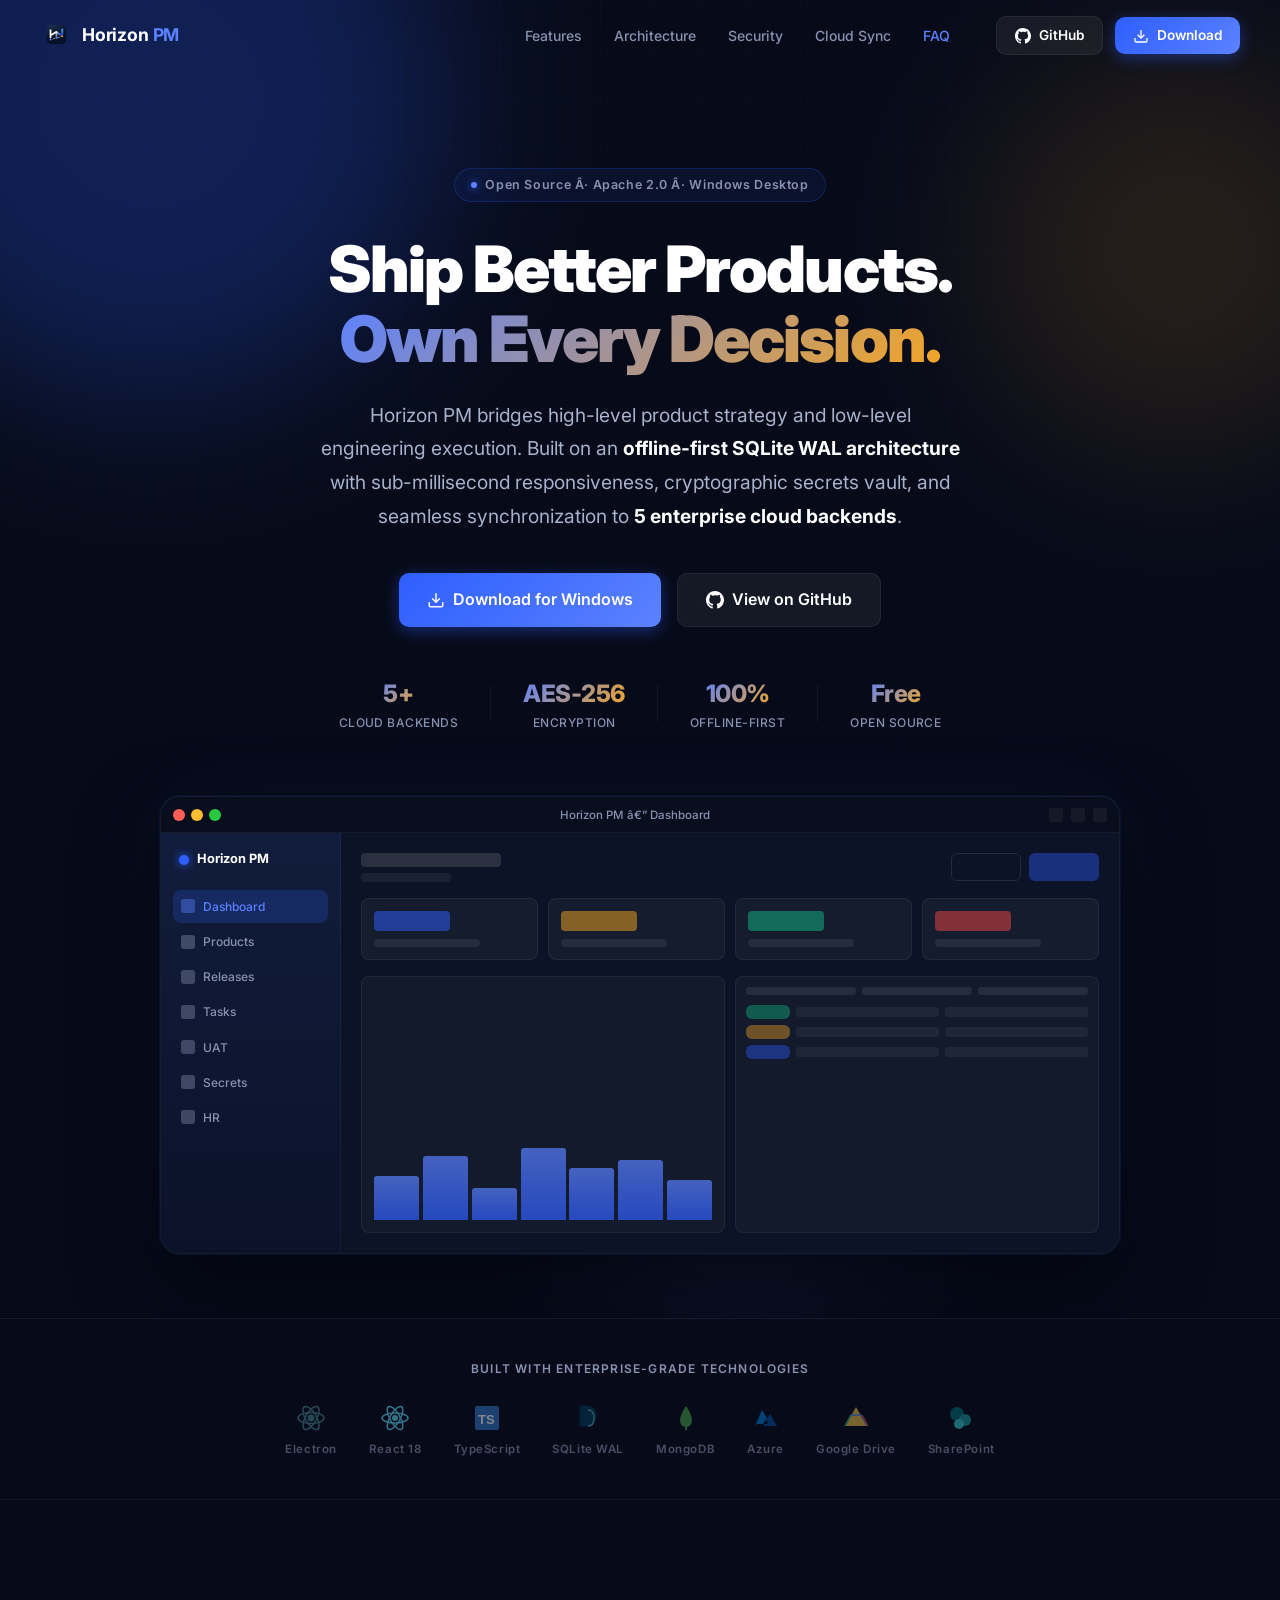
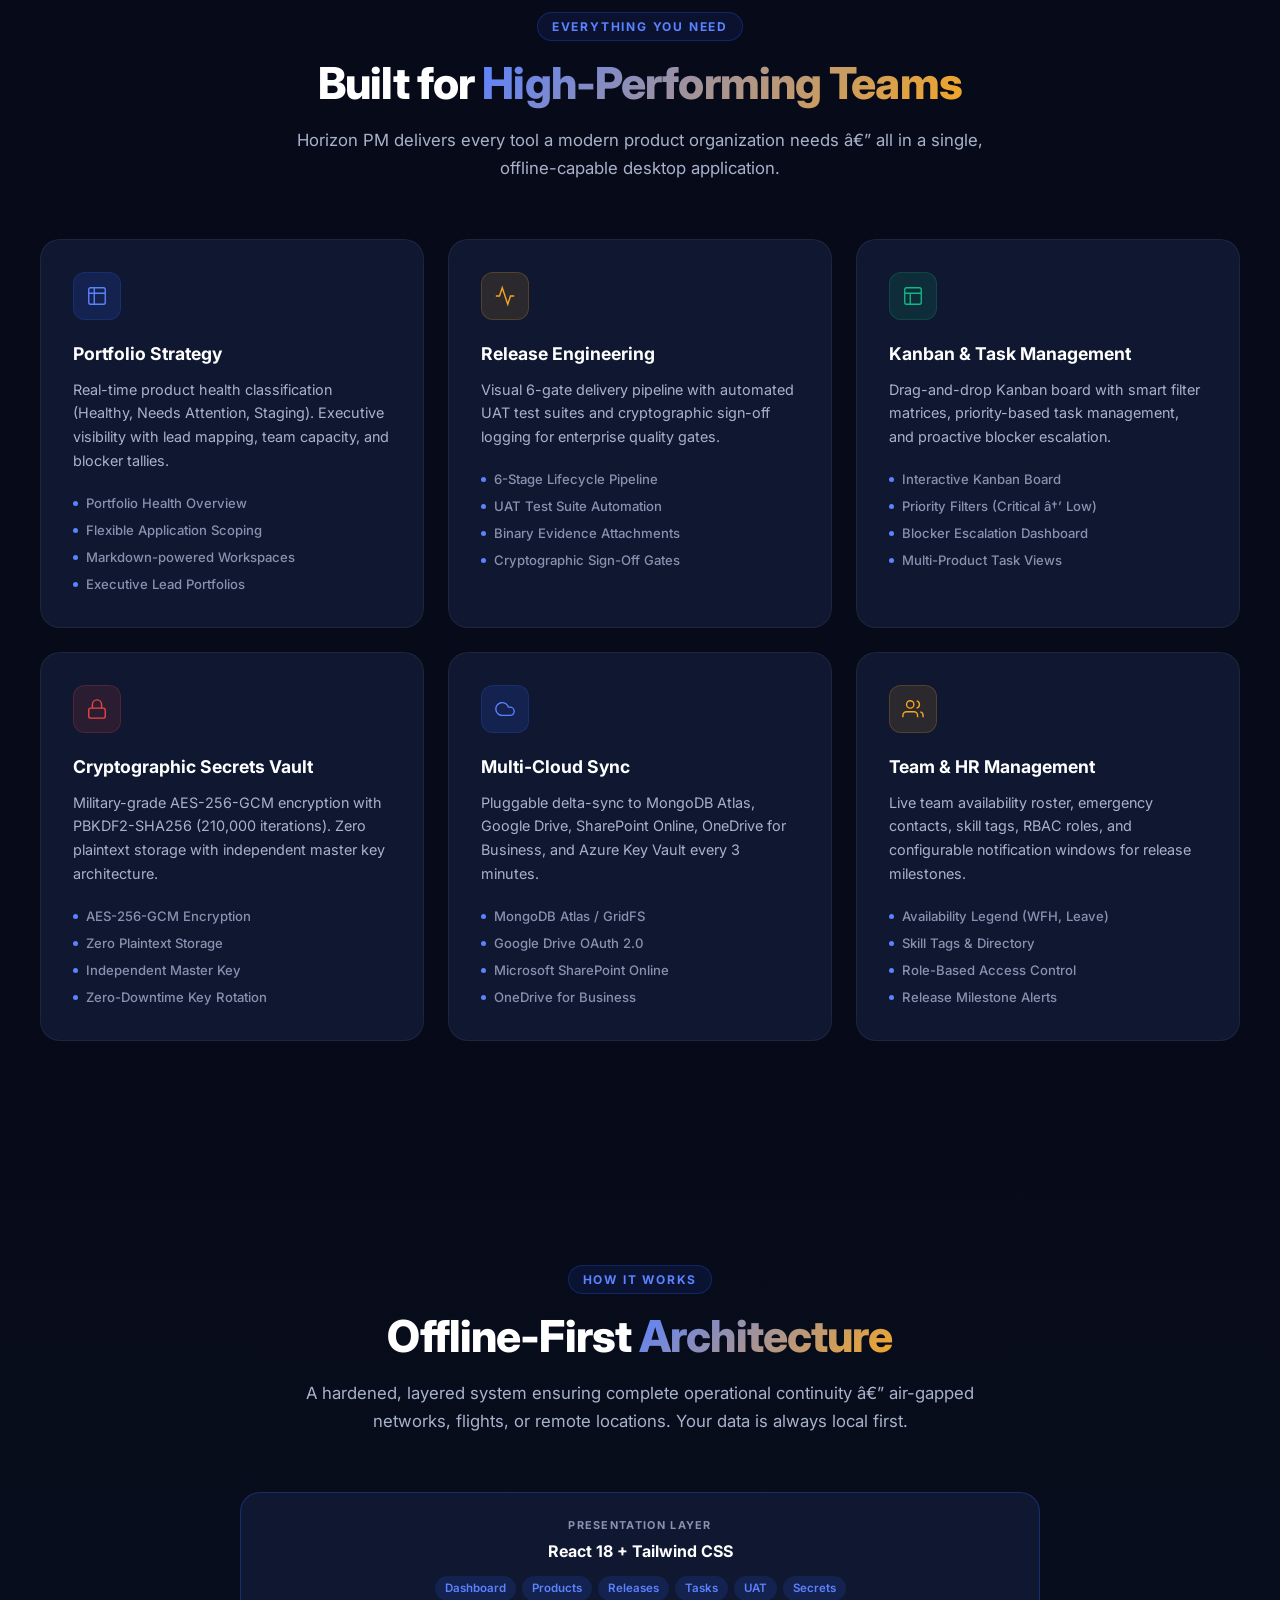
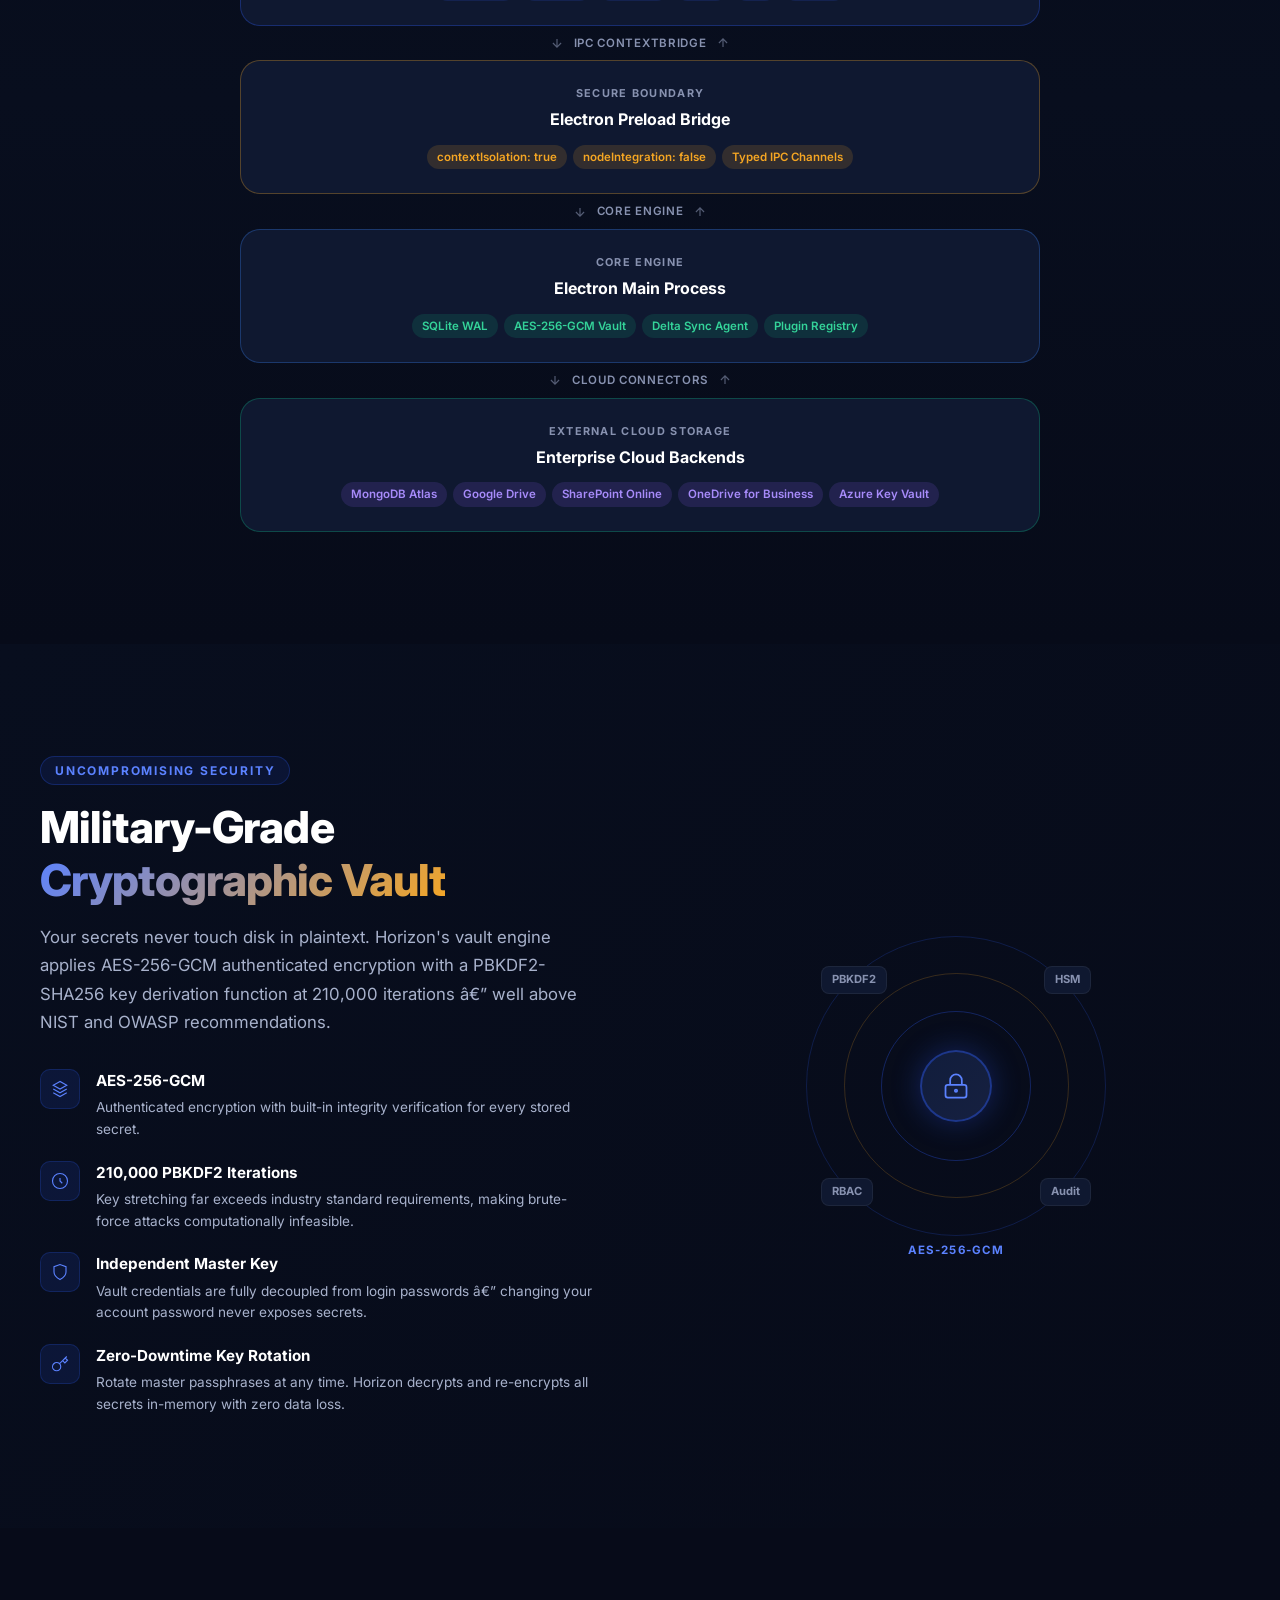
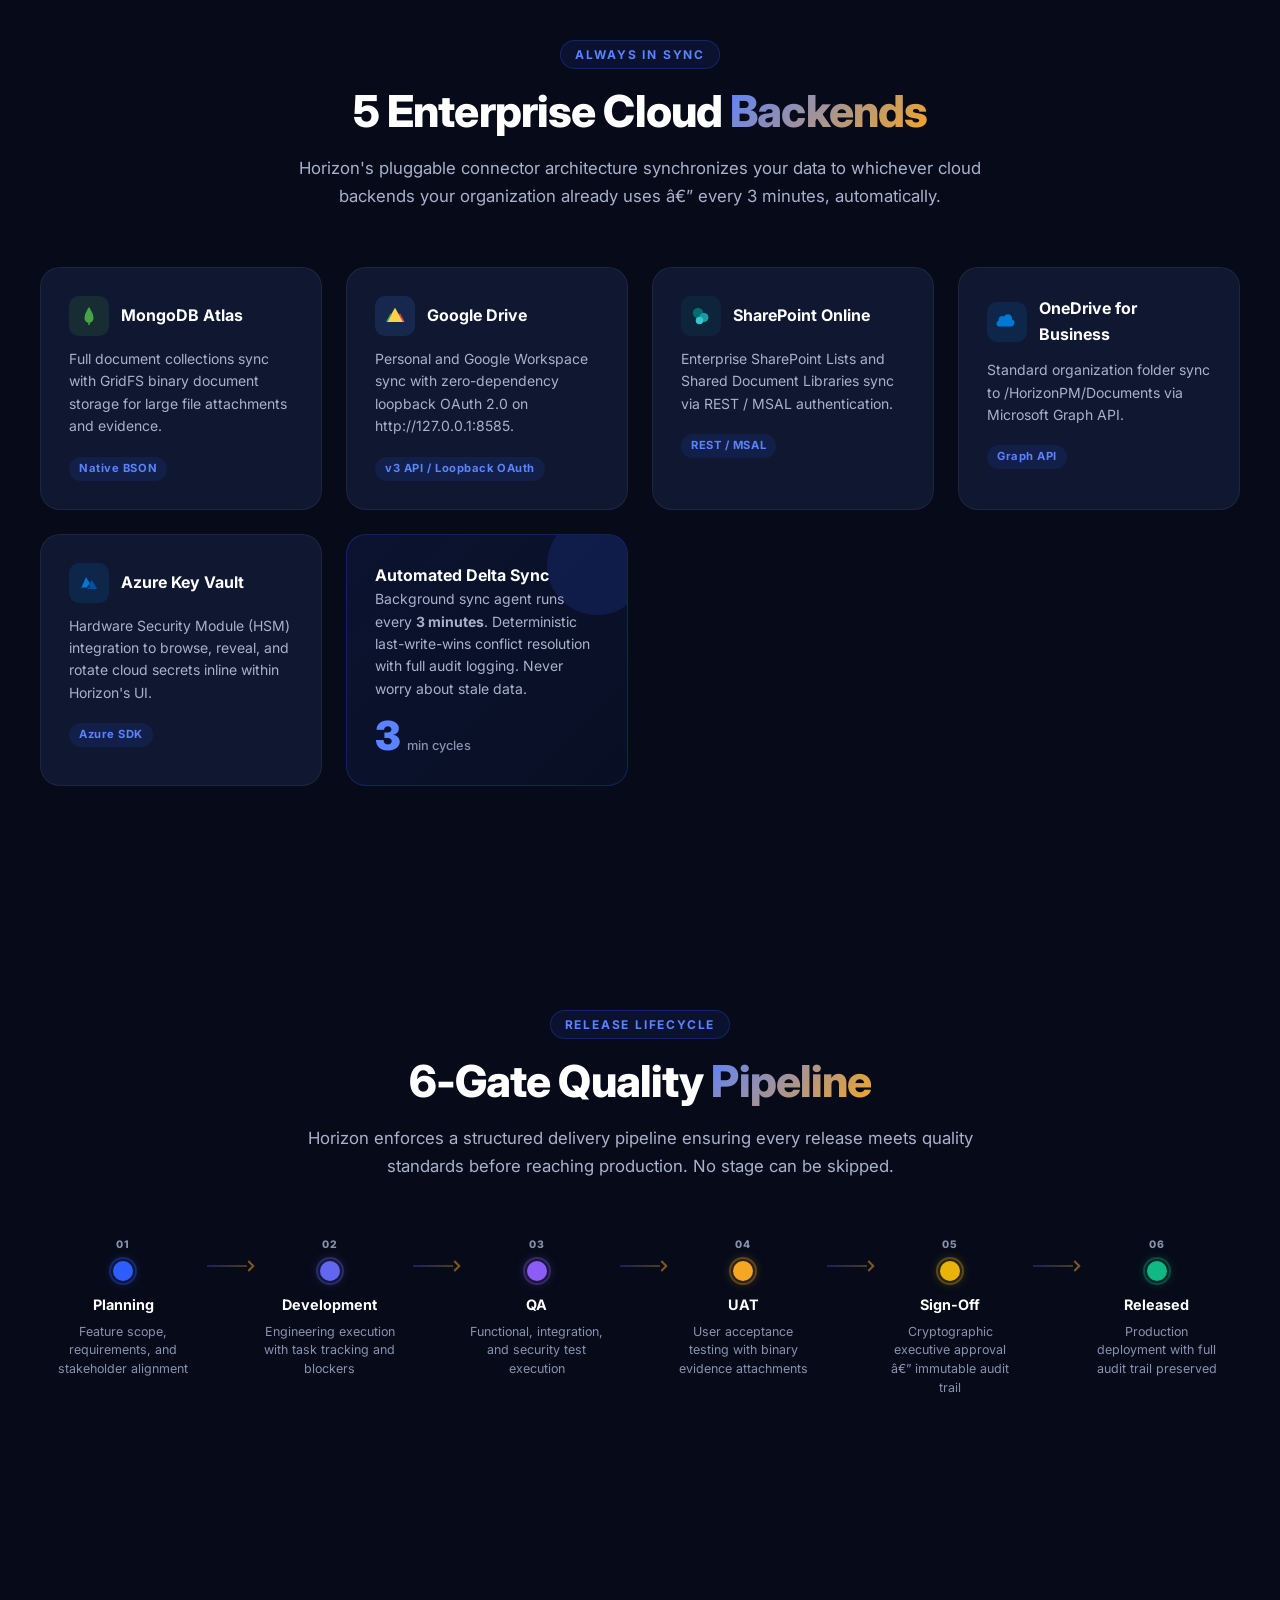
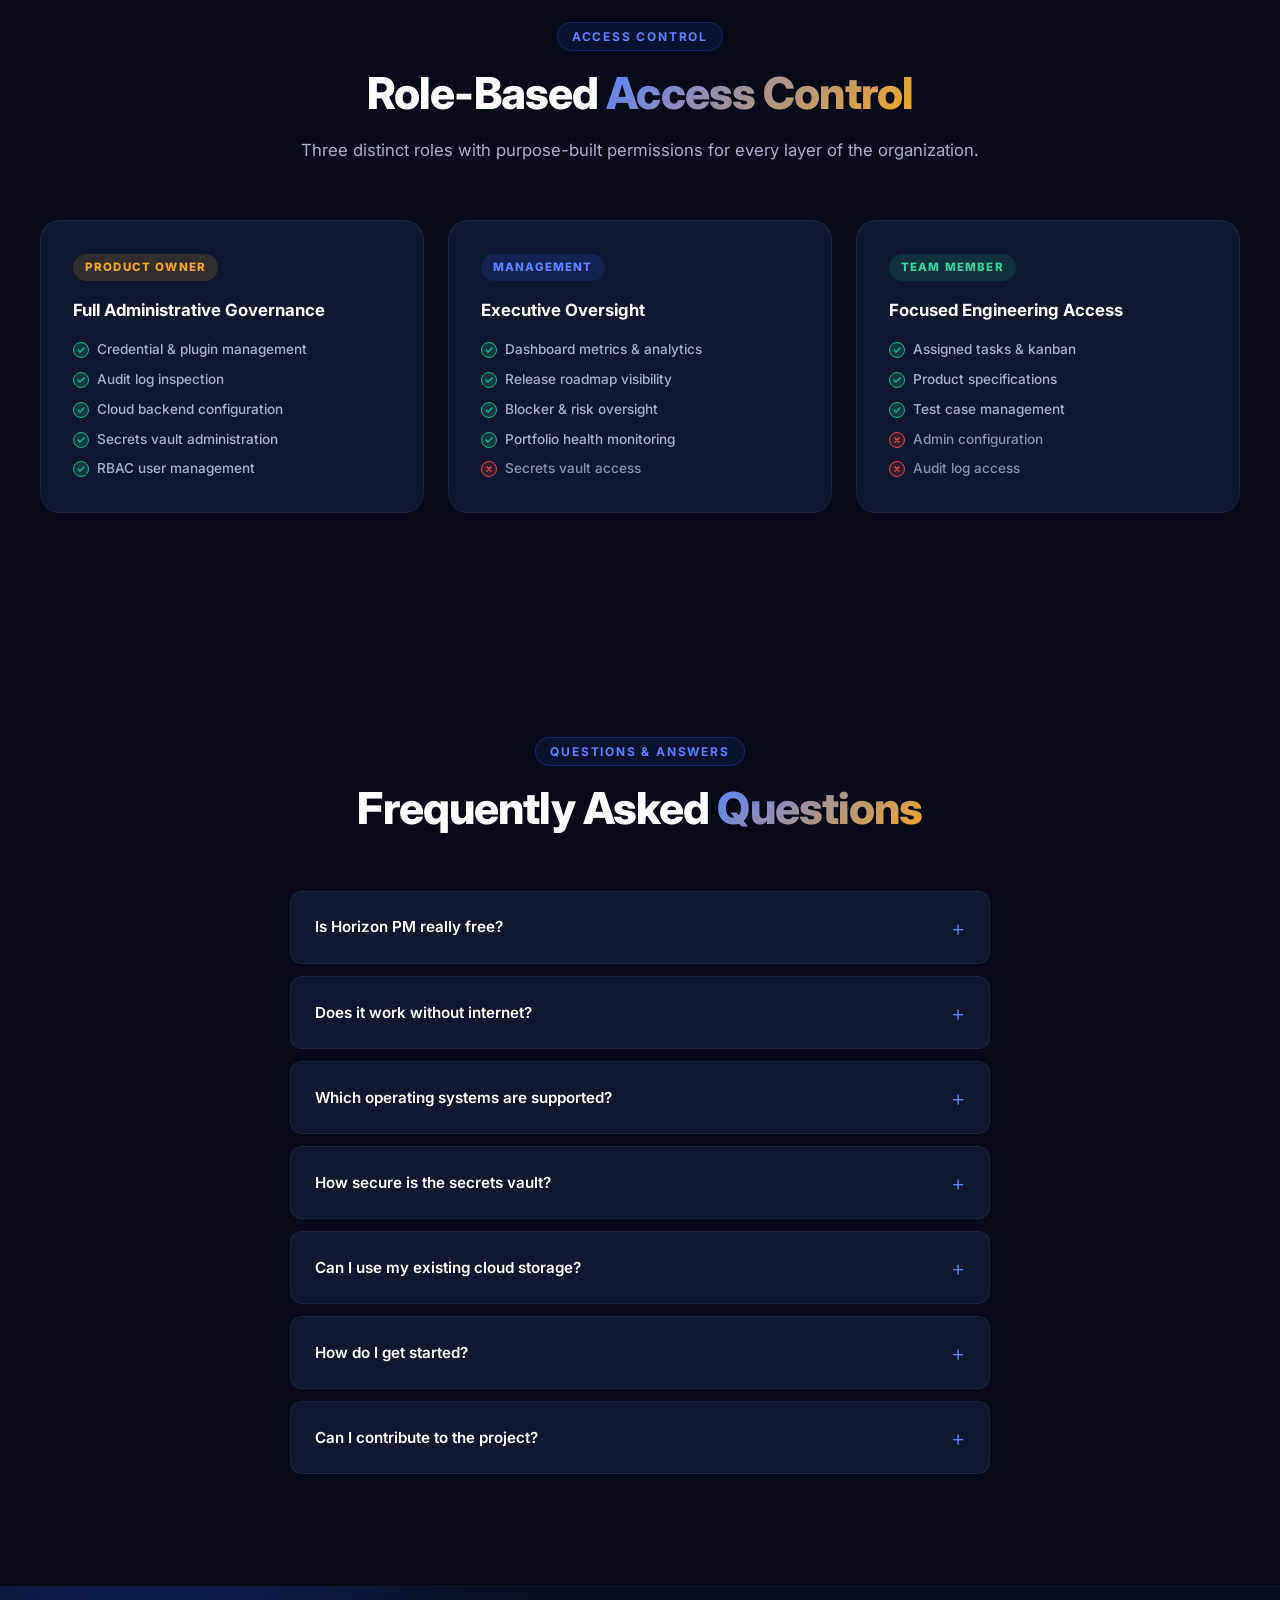
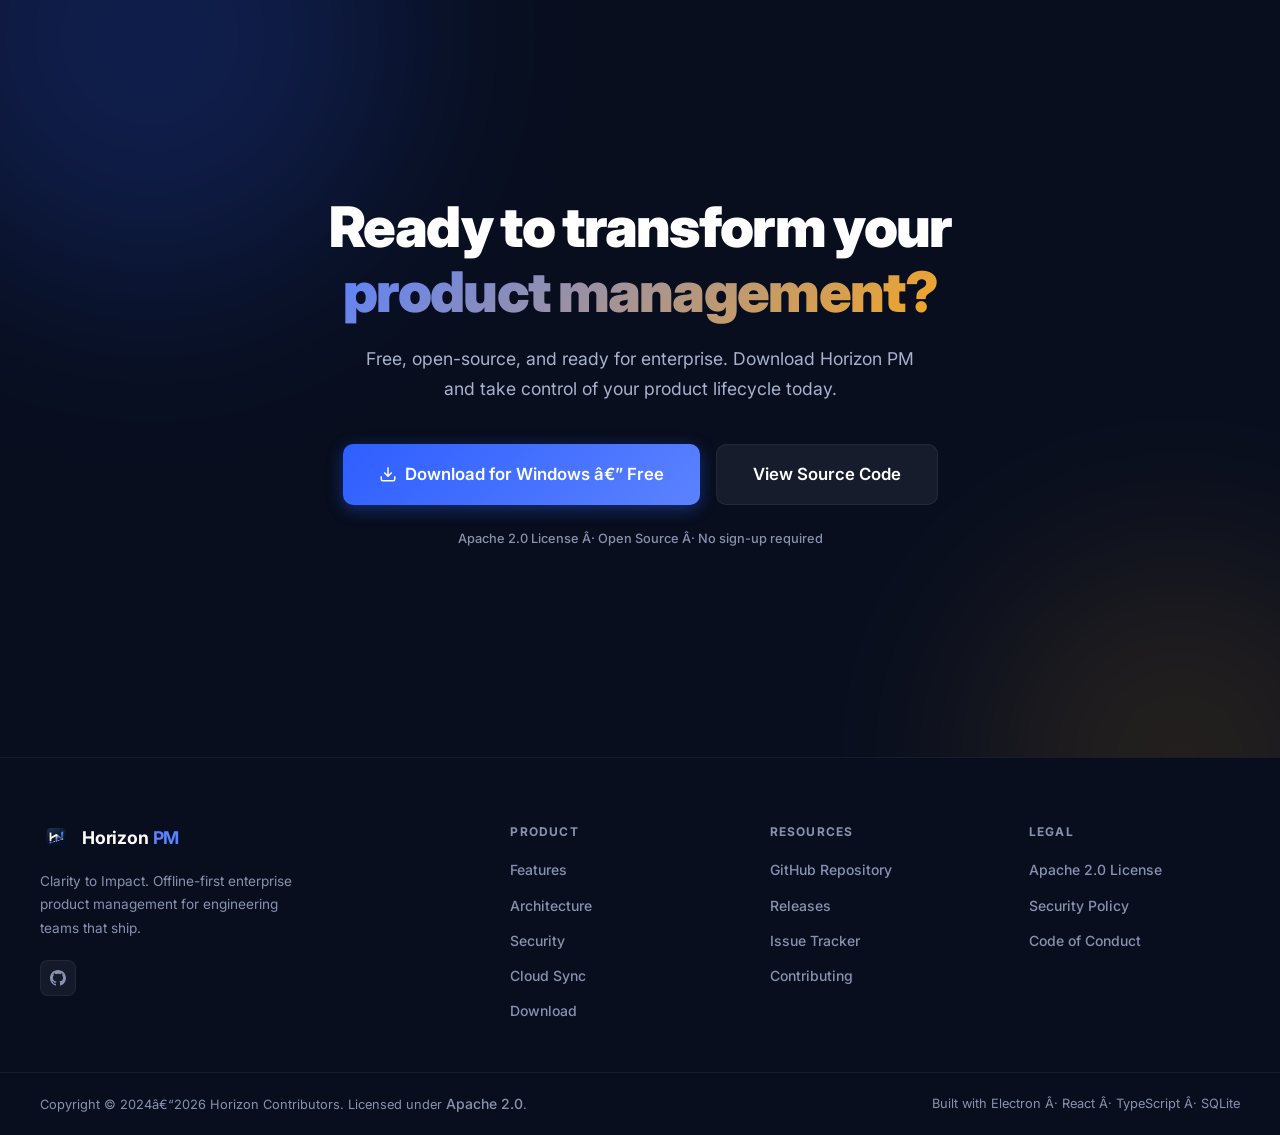
==== index.html @ 21601811 "feat: initial Horizon PM website launch" ====
﻿<!DOCTYPE html>
<html lang="en">
<head>
  <meta charset="UTF-8" />
  <meta name="viewport" content="width=device-width, initial-scale=1.0" />

  <!-- Primary SEO -->
  <title>Horizon PM â€” Enterprise Product Management Platform</title>
  <meta name="description" content="Horizon PM is an offline-first, cryptographic, multi-cloud desktop application for high-performing engineering organizations and Product Owners. AES-256 encryption, Kanban, UAT gates, and cloud sync in one platform." />
  <meta name="keywords" content="product management software, offline product manager, enterprise PM tool, kanban board desktop app, UAT testing tool, cloud sync product management, AES-256 encrypted PM, Horizon PM, HorizonPM, agile product management desktop" />
  <meta name="author" content="HumanNai" />
  <meta name="robots" content="index, follow" />
  <link rel="canonical" href="https://horizon.humannai.in/" />

  <!-- Open Graph / Social -->
  <meta property="og:type" content="website" />
  <meta property="og:url" content="https://horizon.humannai.in/" />
  <meta property="og:title" content="Horizon PM â€” Enterprise Product Management Platform" />
  <meta property="og:description" content="Offline-first, cryptographic, multi-cloud desktop PM platform for engineering teams. AES-256 vault, Kanban, UAT gates, and 5 cloud backends." />
  <meta property="og:image" content="https://horizon.humannai.in/assets/og-image.png" />
  <meta property="og:site_name" content="Horizon PM" />

  <!-- Twitter Card -->
  <meta name="twitter:card" content="summary_large_image" />
  <meta name="twitter:title" content="Horizon PM â€” Enterprise Product Management Platform" />
  <meta name="twitter:description" content="Offline-first, cryptographic, multi-cloud desktop PM platform for engineering teams." />
  <meta name="twitter:image" content="https://horizon.humannai.in/assets/og-image.png" />

  <!-- Structured Data -->
  <script type="application/ld+json">
  {
    "@context": "https://schema.org",
    "@type": "SoftwareApplication",
    "name": "Horizon PM",
    "applicationCategory": "BusinessApplication",
    "operatingSystem": "Windows",
    "description": "Offline-first, cryptographic, multi-cloud enterprise Product Management desktop application.",
    "url": "https://horizon.humannai.in/",
    "downloadUrl": "https://github.com/HumanNai/Horizon/releases",
    "author": {
      "@type": "Organization",
      "name": "HumanNai",
      "url": "https://github.com/HumanNai"
    },
    "license": "https://www.apache.org/licenses/LICENSE-2.0",
    "softwareVersion": "1.0.0",
    "offers": {
      "@type": "Offer",
      "price": "0",
      "priceCurrency": "USD"
    }
  }
  </script>

  <!-- Favicon -->
  <link rel="icon" type="image/png" href="assets/app_icon.png" />
  <link rel="apple-touch-icon" href="assets/app_icon.png" />

  <!-- Fonts -->
  <link rel="preconnect" href="https://fonts.googleapis.com" />
  <link rel="preconnect" href="https://fonts.gstatic.com" crossorigin />
  <link href="https://fonts.googleapis.com/css2?family=Inter:wght@300;400;500;600;700;800;900&display=swap" rel="stylesheet" />

  <link rel="stylesheet" href="styles.css" />
</head>
<body>

  <!-- â•â•â•â•â•â•â•â•â•â•â•â•â•â•â•â•â•â•â•â•â•â•â•â•â•â•â•â•â•â•â•â•â•â•â• NAV â•â•â•â•â•â•â•â•â•â•â•â•â•â•â•â•â•â•â•â•â•â•â•â•â•â•â•â•â•â•â•â•â•â•â• -->
  <nav class="nav" id="nav" role="navigation" aria-label="Main navigation">
    <div class="nav__inner container">
      <a class="nav__logo" href="#" aria-label="Horizon PM Home">
        <img src="assets/logo.png" alt="Horizon PM Logo" class="nav__logo-img" />
        <span class="nav__logo-text">Horizon <span class="nav__logo-pm">PM</span></span>
      </a>

      <ul class="nav__links" role="list">
        <li><a href="#features" class="nav__link">Features</a></li>
        <li><a href="#architecture" class="nav__link">Architecture</a></li>
        <li><a href="#security" class="nav__link">Security</a></li>
        <li><a href="#cloud" class="nav__link">Cloud Sync</a></li>
        <li><a href="#faq" class="nav__link">FAQ</a></li>
      </ul>

      <div class="nav__actions">
        <a href="https://github.com/HumanNai/Horizon" target="_blank" rel="noopener noreferrer" class="btn btn--ghost btn--sm" aria-label="View on GitHub">
          <svg class="btn__icon" viewBox="0 0 24 24" fill="currentColor" aria-hidden="true"><path d="M12 0C5.374 0 0 5.373 0 12c0 5.302 3.438 9.8 8.207 11.387.599.111.793-.261.793-.577v-2.234c-3.338.726-4.033-1.416-4.033-1.416-.546-1.387-1.333-1.756-1.333-1.756-1.089-.745.083-.729.083-.729 1.205.084 1.839 1.237 1.839 1.237 1.07 1.834 2.807 1.304 3.492.997.107-.775.418-1.305.762-1.604-2.665-.305-5.467-1.334-5.467-5.931 0-1.311.469-2.381 1.236-3.221-.124-.303-.535-1.524.117-3.176 0 0 1.008-.322 3.301 1.23A11.509 11.509 0 0 1 12 5.803c1.02.005 2.047.138 3.006.404 2.291-1.552 3.297-1.23 3.297-1.23.653 1.653.242 2.874.118 3.176.77.84 1.235 1.911 1.235 3.221 0 4.609-2.807 5.624-5.479 5.921.43.372.823 1.102.823 2.222v3.293c0 .319.192.694.801.576C20.566 21.797 24 17.3 24 12c0-6.627-5.373-12-12-12z"/></svg>
          GitHub
        </a>
        <a href="https://github.com/HumanNai/Horizon/releases" target="_blank" rel="noopener noreferrer" class="btn btn--primary btn--sm">
          <svg class="btn__icon" viewBox="0 0 24 24" fill="none" stroke="currentColor" stroke-width="2" aria-hidden="true"><path d="M21 15v4a2 2 0 0 1-2 2H5a2 2 0 0 1-2-2v-4"/><polyline points="7 10 12 15 17 10"/><line x1="12" y1="15" x2="12" y2="3"/></svg>
          Download
        </a>
      </div>

      <button class="nav__burger" id="navBurger" aria-label="Toggle menu" aria-expanded="false">
        <span></span><span></span><span></span>
      </button>
    </div>

    <!-- Mobile Menu -->
    <div class="nav__mobile" id="navMobile" role="dialog" aria-label="Mobile navigation">
      <ul class="nav__mobile-links" role="list">
        <li><a href="#features" class="nav__link">Features</a></li>
        <li><a href="#architecture" class="nav__link">Architecture</a></li>
        <li><a href="#security" class="nav__link">Security</a></li>
        <li><a href="#cloud" class="nav__link">Cloud Sync</a></li>
        <li><a href="#faq" class="nav__link">FAQ</a></li>
        <li><a href="https://github.com/HumanNai/Horizon/releases" target="_blank" rel="noopener noreferrer" class="btn btn--primary btn--full">Download</a></li>
      </ul>
    </div>
  </nav>

  <main id="main-content">

  <!-- â•â•â•â•â•â•â•â•â•â•â•â•â•â•â•â•â•â•â•â•â•â•â•â•â•â•â•â•â•â•â•â•â•â•â• HERO â•â•â•â•â•â•â•â•â•â•â•â•â•â•â•â•â•â•â•â•â•â•â•â•â•â•â•â•â•â•â•â•â•â• -->
  <section class="hero" aria-labelledby="hero-heading">
    <div class="hero__bg-grid" aria-hidden="true"></div>
    <div class="hero__orbs" aria-hidden="true">
      <div class="hero__orb hero__orb--1"></div>
      <div class="hero__orb hero__orb--2"></div>
      <div class="hero__orb hero__orb--3"></div>
    </div>

    <div class="container hero__inner">
      <div class="hero__badge reveal">
        <span class="hero__badge-dot"></span>
        Open Source Â· Apache 2.0 Â· Windows Desktop
      </div>

      <h1 class="hero__heading reveal" id="hero-heading">
        Ship Better Products.<br />
        <span class="gradient-text">Own Every Decision.</span>
      </h1>

      <p class="hero__sub reveal">
        Horizon PM bridges high-level product strategy and low-level engineering execution.
        Built on an <strong>offline-first SQLite WAL architecture</strong> with sub-millisecond
        responsiveness, cryptographic secrets vault, and seamless synchronization to
        <strong>5 enterprise cloud backends</strong>.
      </p>

      <div class="hero__actions reveal">
        <a href="https://github.com/HumanNai/Horizon/releases" target="_blank" rel="noopener noreferrer" class="btn btn--primary btn--lg">
          <svg class="btn__icon" viewBox="0 0 24 24" fill="none" stroke="currentColor" stroke-width="2" aria-hidden="true"><path d="M21 15v4a2 2 0 0 1-2 2H5a2 2 0 0 1-2-2v-4"/><polyline points="7 10 12 15 17 10"/><line x1="12" y1="15" x2="12" y2="3"/></svg>
          Download for Windows
        </a>
        <a href="https://github.com/HumanNai/Horizon" target="_blank" rel="noopener noreferrer" class="btn btn--ghost btn--lg">
          <svg class="btn__icon" viewBox="0 0 24 24" fill="currentColor" aria-hidden="true"><path d="M12 0C5.374 0 0 5.373 0 12c0 5.302 3.438 9.8 8.207 11.387.599.111.793-.261.793-.577v-2.234c-3.338.726-4.033-1.416-4.033-1.416-.546-1.387-1.333-1.756-1.333-1.756-1.089-.745.083-.729.083-.729 1.205.084 1.839 1.237 1.839 1.237 1.07 1.834 2.807 1.304 3.492.997.107-.775.418-1.305.762-1.604-2.665-.305-5.467-1.334-5.467-5.931 0-1.311.469-2.381 1.236-3.221-.124-.303-.535-1.524.117-3.176 0 0 1.008-.322 3.301 1.23A11.509 11.509 0 0 1 12 5.803c1.02.005 2.047.138 3.006.404 2.291-1.552 3.297-1.23 3.297-1.23.653 1.653.242 2.874.118 3.176.77.84 1.235 1.911 1.235 3.221 0 4.609-2.807 5.624-5.479 5.921.43.372.823 1.102.823 2.222v3.293c0 .319.192.694.801.576C20.566 21.797 24 17.3 24 12c0-6.627-5.373-12-12-12z"/></svg>
          View on GitHub
        </a>
      </div>

      <div class="hero__stats reveal">
        <div class="hero__stat">
          <span class="hero__stat-value gradient-text">5+</span>
          <span class="hero__stat-label">Cloud Backends</span>
        </div>
        <div class="hero__stat-divider" aria-hidden="true"></div>
        <div class="hero__stat">
          <span class="hero__stat-value gradient-text">AES-256</span>
          <span class="hero__stat-label">Encryption</span>
        </div>
        <div class="hero__stat-divider" aria-hidden="true"></div>
        <div class="hero__stat">
          <span class="hero__stat-value gradient-text">100%</span>
          <span class="hero__stat-label">Offline-First</span>
        </div>
        <div class="hero__stat-divider" aria-hidden="true"></div>
        <div class="hero__stat">
          <span class="hero__stat-value gradient-text">Free</span>
          <span class="hero__stat-label">Open Source</span>
        </div>
      </div>
    </div>

    <!-- App Preview Window -->
    <div class="container hero__preview-wrap reveal">
      <div class="app-preview" role="img" aria-label="Horizon PM application interface preview">
        <div class="app-preview__titlebar" aria-hidden="true">
          <div class="app-preview__traffic">
            <span class="traffic traffic--red"></span>
            <span class="traffic traffic--yellow"></span>
            <span class="traffic traffic--green"></span>
          </div>
          <span class="app-preview__title">Horizon PM â€” Dashboard</span>
          <div class="app-preview__win-btns">
            <span></span><span></span><span></span>
          </div>
        </div>
        <div class="app-preview__body" aria-hidden="true">
          <!-- Sidebar -->
          <div class="mock-sidebar">
            <div class="mock-sidebar__brand">
              <div class="mock-dot mock-dot--blue"></div>
              <span>Horizon PM</span>
            </div>
            <nav class="mock-sidebar__nav">
              <div class="mock-nav-item mock-nav-item--active">
                <div class="mock-nav-icon"></div>Dashboard
              </div>
              <div class="mock-nav-item">
                <div class="mock-nav-icon"></div>Products
              </div>
              <div class="mock-nav-item">
                <div class="mock-nav-icon"></div>Releases
              </div>
              <div class="mock-nav-item">
                <div class="mock-nav-icon"></div>Tasks
              </div>
              <div class="mock-nav-item">
                <div class="mock-nav-icon"></div>UAT
              </div>
              <div class="mock-nav-item">
                <div class="mock-nav-icon"></div>Secrets
              </div>
              <div class="mock-nav-item">
                <div class="mock-nav-icon"></div>HR
              </div>
            </nav>
          </div>
          <!-- Content area -->
          <div class="mock-content">
            <div class="mock-header">
              <div class="mock-title-block">
                <div class="mock-title-line"></div>
                <div class="mock-sub-line"></div>
              </div>
              <div class="mock-header-actions">
                <div class="mock-btn mock-btn--outline"></div>
                <div class="mock-btn mock-btn--primary"></div>
              </div>
            </div>
            <!-- Stats row -->
            <div class="mock-stats">
              <div class="mock-stat-card">
                <div class="mock-stat-num mock-stat-num--blue"></div>
                <div class="mock-stat-lbl"></div>
              </div>
              <div class="mock-stat-card">
                <div class="mock-stat-num mock-stat-num--orange"></div>
                <div class="mock-stat-lbl"></div>
              </div>
              <div class="mock-stat-card">
                <div class="mock-stat-num mock-stat-num--green"></div>
                <div class="mock-stat-lbl"></div>
              </div>
              <div class="mock-stat-card">
                <div class="mock-stat-num mock-stat-num--red"></div>
                <div class="mock-stat-lbl"></div>
              </div>
            </div>
            <!-- Chart & table -->
            <div class="mock-lower">
              <div class="mock-chart">
                <div class="mock-chart__bars">
                  <div class="mock-bar" style="height:55%"></div>
                  <div class="mock-bar" style="height:80%"></div>
                  <div class="mock-bar" style="height:40%"></div>
                  <div class="mock-bar" style="height:90%"></div>
                  <div class="mock-bar" style="height:65%"></div>
                  <div class="mock-bar" style="height:75%"></div>
                  <div class="mock-bar" style="height:50%"></div>
                </div>
              </div>
              <div class="mock-table">
                <div class="mock-table__header">
                  <div class="mock-th"></div>
                  <div class="mock-th"></div>
                  <div class="mock-th"></div>
                </div>
                <div class="mock-table__row"><div class="mock-td mock-td--badge mock-td--green"></div><div class="mock-td"></div><div class="mock-td"></div></div>
                <div class="mock-table__row"><div class="mock-td mock-td--badge mock-td--orange"></div><div class="mock-td"></div><div class="mock-td"></div></div>
                <div class="mock-table__row"><div class="mock-td mock-td--badge mock-td--blue"></div><div class="mock-td"></div><div class="mock-td"></div></div>
              </div>
            </div>
          </div>
        </div>
      </div>
    </div>
  </section>

  <!-- â•â•â•â•â•â•â•â•â•â•â•â•â•â•â•â•â•â•â•â•â•â•â•â•â•â•â•â•â•â•â• TRUSTED BY â•â•â•â•â•â•â•â•â•â•â•â•â•â•â•â•â•â•â•â•â•â•â•â•â•â•â•â•â•â•â•â• -->
  <section class="trust-bar" aria-label="Built with">
    <div class="container">
      <p class="trust-bar__label">Built with enterprise-grade technologies</p>
      <div class="trust-bar__logos" role="list">
        <div class="trust-item" role="listitem" title="Electron">
          <svg viewBox="0 0 32 32" fill="none" aria-hidden="true"><circle cx="16" cy="16" r="3.5" fill="#47848F"/><ellipse cx="16" cy="16" rx="13" ry="5.5" stroke="#47848F" stroke-width="1.5" fill="none"/><ellipse cx="16" cy="16" rx="13" ry="5.5" stroke="#47848F" stroke-width="1.5" fill="none" transform="rotate(60 16 16)"/><ellipse cx="16" cy="16" rx="13" ry="5.5" stroke="#47848F" stroke-width="1.5" fill="none" transform="rotate(120 16 16)"/></svg>
          <span>Electron</span>
        </div>
        <div class="trust-item" role="listitem" title="React">
          <svg viewBox="0 0 32 32" fill="none" aria-hidden="true"><circle cx="16" cy="16" r="3" fill="#61DAFB"/><ellipse cx="16" cy="16" rx="13" ry="5" stroke="#61DAFB" stroke-width="1.5" fill="none"/><ellipse cx="16" cy="16" rx="13" ry="5" stroke="#61DAFB" stroke-width="1.5" fill="none" transform="rotate(60 16 16)"/><ellipse cx="16" cy="16" rx="13" ry="5" stroke="#61DAFB" stroke-width="1.5" fill="none" transform="rotate(-60 16 16)"/></svg>
          <span>React 18</span>
        </div>
        <div class="trust-item" role="listitem" title="TypeScript">
          <svg viewBox="0 0 32 32" fill="none" aria-hidden="true"><rect x="4" y="4" width="24" height="24" rx="2" fill="#3178C6"/><text x="7" y="22" font-size="13" font-weight="bold" fill="white" font-family="sans-serif">TS</text></svg>
          <span>TypeScript</span>
        </div>
        <div class="trust-item" role="listitem" title="SQLite">
          <svg viewBox="0 0 32 32" fill="none" aria-hidden="true"><path d="M8 6c0-1.1.9-2 2-2h4c6.6 0 10 3.4 10 10s-3.4 10-10 10H8V6z" fill="#003B57" stroke="#003B57"/><path d="M16 8c4.4 0 6 2.6 6 8s-1.6 8-6 8" stroke="#54A0BF" stroke-width="1.5"/></svg>
          <span>SQLite WAL</span>
        </div>
        <div class="trust-item" role="listitem" title="MongoDB">
          <svg viewBox="0 0 32 32" fill="none" aria-hidden="true"><path d="M16 4 C16 4 10 12 10 19 a6 6 0 0 0 12 0 C22 12 16 4 16 4z" fill="#47A248"/><line x1="16" y1="24" x2="16" y2="28" stroke="#47A248" stroke-width="2"/></svg>
          <span>MongoDB</span>
        </div>
        <div class="trust-item" role="listitem" title="Azure">
          <svg viewBox="0 0 32 32" fill="none" aria-hidden="true"><path d="M5 24l7-16 5 8-4 6H5z" fill="#0078D4"/><path d="M14 24h13l-7-12-4 6 2 4H14z" fill="#0050A0"/></svg>
          <span>Azure</span>
        </div>
        <div class="trust-item" role="listitem" title="Google Drive">
          <svg viewBox="0 0 32 32" fill="none" aria-hidden="true"><path d="M16 5 L27 24 H5 Z" fill="#FFD04B" opacity="0.9"/><path d="M5 24 L11 13 L22 13 L28 24 Z" fill="none"/><path d="M5 24 l6-11 h10 l6 11" fill="none" stroke="#4285F4" stroke-width="1.5"/><path d="M11 13 L5 24" stroke="#34A853" stroke-width="1.5"/><path d="M22 13 L28 24" stroke="#EA4335" stroke-width="1.5"/></svg>
          <span>Google Drive</span>
        </div>
        <div class="trust-item" role="listitem" title="SharePoint">
          <svg viewBox="0 0 32 32" fill="none" aria-hidden="true"><circle cx="12" cy="12" r="7" fill="#036C70"/><circle cx="20" cy="18" r="6" fill="#1A9BA1"/><circle cx="14" cy="22" r="5" fill="#37C6D0"/></svg>
          <span>SharePoint</span>
        </div>
      </div>
    </div>
  </section>

  <!-- â•â•â•â•â•â•â•â•â•â•â•â•â•â•â•â•â•â•â•â•â•â•â•â•â•â•â•â•â•â•â•â•â•â•â• FEATURES â•â•â•â•â•â•â•â•â•â•â•â•â•â•â•â•â•â•â•â•â•â•â•â•â•â•â•â•â•â• -->
  <section class="section features" id="features" aria-labelledby="features-heading">
    <div class="container">
      <div class="section__header reveal">
        <span class="section__eyebrow">Everything you need</span>
        <h2 class="section__heading" id="features-heading">
          Built for <span class="gradient-text">High-Performing Teams</span>
        </h2>
        <p class="section__sub">
          Horizon PM delivers every tool a modern product organization needs â€”
          all in a single, offline-capable desktop application.
        </p>
      </div>

      <div class="features__grid">

        <!-- Feature 1 -->
        <article class="feature-card reveal">
          <div class="feature-card__icon" aria-hidden="true">
            <svg viewBox="0 0 24 24" fill="none" stroke="currentColor" stroke-width="1.5"><path d="M9 3H5a2 2 0 0 0-2 2v4m6-6h10a2 2 0 0 1 2 2v4M9 3v18m0 0h10a2 2 0 0 0 2-2V9M9 21H5a2 2 0 0 1-2-2V9m0 0h18"/></svg>
          </div>
          <h3 class="feature-card__title">Portfolio Strategy</h3>
          <p class="feature-card__desc">Real-time product health classification (Healthy, Needs Attention, Staging). Executive visibility with lead mapping, team capacity, and blocker tallies.</p>
          <ul class="feature-card__list">
            <li>Portfolio Health Overview</li>
            <li>Flexible Application Scoping</li>
            <li>Markdown-powered Workspaces</li>
            <li>Executive Lead Portfolios</li>
          </ul>
        </article>

        <!-- Feature 2 -->
        <article class="feature-card reveal">
          <div class="feature-card__icon feature-card__icon--orange" aria-hidden="true">
            <svg viewBox="0 0 24 24" fill="none" stroke="currentColor" stroke-width="1.5"><path d="M22 12h-4l-3 9L9 3l-3 9H2"/></svg>
          </div>
          <h3 class="feature-card__title">Release Engineering</h3>
          <p class="feature-card__desc">Visual 6-gate delivery pipeline with automated UAT test suites and cryptographic sign-off logging for enterprise quality gates.</p>
          <ul class="feature-card__list">
            <li>6-Stage Lifecycle Pipeline</li>
            <li>UAT Test Suite Automation</li>
            <li>Binary Evidence Attachments</li>
            <li>Cryptographic Sign-Off Gates</li>
          </ul>
        </article>

        <!-- Feature 3 -->
        <article class="feature-card reveal">
          <div class="feature-card__icon feature-card__icon--green" aria-hidden="true">
            <svg viewBox="0 0 24 24" fill="none" stroke="currentColor" stroke-width="1.5"><rect x="3" y="3" width="18" height="18" rx="2"/><path d="M3 9h18M9 21V9"/></svg>
          </div>
          <h3 class="feature-card__title">Kanban & Task Management</h3>
          <p class="feature-card__desc">Drag-and-drop Kanban board with smart filter matrices, priority-based task management, and proactive blocker escalation.</p>
          <ul class="feature-card__list">
            <li>Interactive Kanban Board</li>
            <li>Priority Filters (Critical â†’ Low)</li>
            <li>Blocker Escalation Dashboard</li>
            <li>Multi-Product Task Views</li>
          </ul>
        </article>

        <!-- Feature 4 -->
        <article class="feature-card reveal">
          <div class="feature-card__icon feature-card__icon--red" aria-hidden="true">
            <svg viewBox="0 0 24 24" fill="none" stroke="currentColor" stroke-width="1.5"><rect x="3" y="11" width="18" height="11" rx="2"/><path d="M7 11V7a5 5 0 0 1 10 0v4"/></svg>
          </div>
          <h3 class="feature-card__title">Cryptographic Secrets Vault</h3>
          <p class="feature-card__desc">Military-grade AES-256-GCM encryption with PBKDF2-SHA256 (210,000 iterations). Zero plaintext storage with independent master key architecture.</p>
          <ul class="feature-card__list">
            <li>AES-256-GCM Encryption</li>
            <li>Zero Plaintext Storage</li>
            <li>Independent Master Key</li>
            <li>Zero-Downtime Key Rotation</li>
          </ul>
        </article>

        <!-- Feature 5 -->
        <article class="feature-card reveal">
          <div class="feature-card__icon" aria-hidden="true">
            <svg viewBox="0 0 24 24" fill="none" stroke="currentColor" stroke-width="1.5"><path d="M17.5 19H9a7 7 0 1 1 6.71-9h1.79a4.5 4.5 0 1 1 0 9z"/></svg>
          </div>
          <h3 class="feature-card__title">Multi-Cloud Sync</h3>
          <p class="feature-card__desc">Pluggable delta-sync to MongoDB Atlas, Google Drive, SharePoint Online, OneDrive for Business, and Azure Key Vault every 3 minutes.</p>
          <ul class="feature-card__list">
            <li>MongoDB Atlas / GridFS</li>
            <li>Google Drive OAuth 2.0</li>
            <li>Microsoft SharePoint Online</li>
            <li>OneDrive for Business</li>
          </ul>
        </article>

        <!-- Feature 6 -->
        <article class="feature-card reveal">
          <div class="feature-card__icon feature-card__icon--orange" aria-hidden="true">
            <svg viewBox="0 0 24 24" fill="none" stroke="currentColor" stroke-width="1.5"><path d="M17 21v-2a4 4 0 0 0-4-4H5a4 4 0 0 0-4 4v2"/><circle cx="9" cy="7" r="4"/><path d="M23 21v-2a4 4 0 0 0-3-3.87"/><path d="M16 3.13a4 4 0 0 1 0 7.75"/></svg>
          </div>
          <h3 class="feature-card__title">Team & HR Management</h3>
          <p class="feature-card__desc">Live team availability roster, emergency contacts, skill tags, RBAC roles, and configurable notification windows for release milestones.</p>
          <ul class="feature-card__list">
            <li>Availability Legend (WFH, Leave)</li>
            <li>Skill Tags & Directory</li>
            <li>Role-Based Access Control</li>
            <li>Release Milestone Alerts</li>
          </ul>
        </article>

      </div>
    </div>
  </section>

  <!-- â•â•â•â•â•â•â•â•â•â•â•â•â•â•â•â•â•â•â•â•â•â•â•â•â•â•â•â•â•â•â• ARCHITECTURE â•â•â•â•â•â•â•â•â•â•â•â•â•â•â•â•â•â•â•â•â•â•â•â•â•â•â•â•â•â• -->
  <section class="section arch" id="architecture" aria-labelledby="arch-heading">
    <div class="container">
      <div class="section__header reveal">
        <span class="section__eyebrow">How it works</span>
        <h2 class="section__heading" id="arch-heading">
          Offline-First <span class="gradient-text">Architecture</span>
        </h2>
        <p class="section__sub">
          A hardened, layered system ensuring complete operational continuity â€” air-gapped networks,
          flights, or remote locations. Your data is always local first.
        </p>
      </div>

      <div class="arch__diagram reveal" role="img" aria-label="Architecture diagram showing four layers: UI, Secure Bridge, Core Engine, and Cloud Storage">
        <div class="arch__layer arch__layer--ui">
          <div class="arch__layer-label">Presentation Layer</div>
          <div class="arch__layer-title">React 18 + Tailwind CSS</div>
          <div class="arch__layer-chips">
            <span class="chip chip--blue">Dashboard</span>
            <span class="chip chip--blue">Products</span>
            <span class="chip chip--blue">Releases</span>
            <span class="chip chip--blue">Tasks</span>
            <span class="chip chip--blue">UAT</span>
            <span class="chip chip--blue">Secrets</span>
          </div>
        </div>

        <div class="arch__arrow" aria-hidden="true">
          <svg viewBox="0 0 24 24" fill="none" stroke="currentColor" stroke-width="2"><path d="M12 5v14M5 12l7 7 7-7"/></svg>
          <span>IPC ContextBridge</span>
          <svg viewBox="0 0 24 24" fill="none" stroke="currentColor" stroke-width="2"><path d="M12 19V5M5 12l7-7 7 7"/></svg>
        </div>

        <div class="arch__layer arch__layer--bridge">
          <div class="arch__layer-label">Secure Boundary</div>
          <div class="arch__layer-title">Electron Preload Bridge</div>
          <div class="arch__layer-chips">
            <span class="chip chip--orange">contextIsolation: true</span>
            <span class="chip chip--orange">nodeIntegration: false</span>
            <span class="chip chip--orange">Typed IPC Channels</span>
          </div>
        </div>

        <div class="arch__arrow" aria-hidden="true">
          <svg viewBox="0 0 24 24" fill="none" stroke="currentColor" stroke-width="2"><path d="M12 5v14M5 12l7 7 7-7"/></svg>
          <span>Core Engine</span>
          <svg viewBox="0 0 24 24" fill="none" stroke="currentColor" stroke-width="2"><path d="M12 19V5M5 12l7-7 7 7"/></svg>
        </div>

        <div class="arch__layer arch__layer--main">
          <div class="arch__layer-label">Core Engine</div>
          <div class="arch__layer-title">Electron Main Process</div>
          <div class="arch__layer-chips">
            <span class="chip chip--green">SQLite WAL</span>
            <span class="chip chip--green">AES-256-GCM Vault</span>
            <span class="chip chip--green">Delta Sync Agent</span>
            <span class="chip chip--green">Plugin Registry</span>
          </div>
        </div>

        <div class="arch__arrow" aria-hidden="true">
          <svg viewBox="0 0 24 24" fill="none" stroke="currentColor" stroke-width="2"><path d="M12 5v14M5 12l7 7 7-7"/></svg>
          <span>Cloud Connectors</span>
          <svg viewBox="0 0 24 24" fill="none" stroke="currentColor" stroke-width="2"><path d="M12 19V5M5 12l7-7 7 7"/></svg>
        </div>

        <div class="arch__layer arch__layer--cloud">
          <div class="arch__layer-label">External Cloud Storage</div>
          <div class="arch__layer-title">Enterprise Cloud Backends</div>
          <div class="arch__layer-chips">
            <span class="chip chip--purple">MongoDB Atlas</span>
            <span class="chip chip--purple">Google Drive</span>
            <span class="chip chip--purple">SharePoint Online</span>
            <span class="chip chip--purple">OneDrive for Business</span>
            <span class="chip chip--purple">Azure Key Vault</span>
          </div>
        </div>
      </div>
    </div>
  </section>

  <!-- â•â•â•â•â•â•â•â•â•â•â•â•â•â•â•â•â•â•â•â•â•â•â•â•â•â•â•â•â•â•â•â• SECURITY â•â•â•â•â•â•â•â•â•â•â•â•â•â•â•â•â•â•â•â•â•â•â•â•â•â•â•â•â•â•â•â•â• -->
  <section class="section security" id="security" aria-labelledby="security-heading">
    <div class="container security__inner">
      <div class="security__content reveal">
        <span class="section__eyebrow">Uncompromising Security</span>
        <h2 class="section__heading" id="security-heading">
          Military-Grade <span class="gradient-text">Cryptographic Vault</span>
        </h2>
        <p class="section__sub">
          Your secrets never touch disk in plaintext. Horizon's vault engine applies
          AES-256-GCM authenticated encryption with a PBKDF2-SHA256 key derivation
          function at 210,000 iterations â€” well above NIST and OWASP recommendations.
        </p>

        <div class="security__pillars">
          <div class="security__pillar">
            <div class="security__pillar-icon" aria-hidden="true">
              <svg viewBox="0 0 24 24" fill="none" stroke="currentColor" stroke-width="1.5"><path d="M12 2L3 7l9 5 9-5-9-5z"/><path d="M3 12l9 5 9-5"/><path d="M3 17l9 5 9-5"/></svg>
            </div>
            <div>
              <h3 class="security__pillar-title">AES-256-GCM</h3>
              <p class="security__pillar-desc">Authenticated encryption with built-in integrity verification for every stored secret.</p>
            </div>
          </div>
          <div class="security__pillar">
            <div class="security__pillar-icon" aria-hidden="true">
              <svg viewBox="0 0 24 24" fill="none" stroke="currentColor" stroke-width="1.5"><circle cx="12" cy="12" r="10"/><path d="M12 8v4l3 3"/></svg>
            </div>
            <div>
              <h3 class="security__pillar-title">210,000 PBKDF2 Iterations</h3>
              <p class="security__pillar-desc">Key stretching far exceeds industry standard requirements, making brute-force attacks computationally infeasible.</p>
            </div>
          </div>
          <div class="security__pillar">
            <div class="security__pillar-icon" aria-hidden="true">
              <svg viewBox="0 0 24 24" fill="none" stroke="currentColor" stroke-width="1.5"><path d="M12 22s8-4 8-10V5l-8-3-8 3v7c0 6 8 10 8 10z"/></svg>
            </div>
            <div>
              <h3 class="security__pillar-title">Independent Master Key</h3>
              <p class="security__pillar-desc">Vault credentials are fully decoupled from login passwords â€” changing your account password never exposes secrets.</p>
            </div>
          </div>
          <div class="security__pillar">
            <div class="security__pillar-icon" aria-hidden="true">
              <svg viewBox="0 0 24 24" fill="none" stroke="currentColor" stroke-width="1.5"><path d="M21 2l-2 2m-7.61 7.61a5.5 5.5 0 1 1-7.778 7.778 5.5 5.5 0 0 1 7.777-7.777zm0 0L15.5 7.5m0 0l3 3L22 7l-3-3m-3.5 3.5L19 4"/></svg>
            </div>
            <div>
              <h3 class="security__pillar-title">Zero-Downtime Key Rotation</h3>
              <p class="security__pillar-desc">Rotate master passphrases at any time. Horizon decrypts and re-encrypts all secrets in-memory with zero data loss.</p>
            </div>
          </div>
        </div>
      </div>

      <div class="security__visual reveal" aria-hidden="true">
        <div class="vault-visual">
          <div class="vault-visual__ring vault-visual__ring--1"></div>
          <div class="vault-visual__ring vault-visual__ring--2"></div>
          <div class="vault-visual__ring vault-visual__ring--3"></div>
          <div class="vault-visual__center">
            <svg viewBox="0 0 24 24" fill="none" stroke="currentColor" stroke-width="1.5"><rect x="3" y="11" width="18" height="11" rx="2"/><path d="M7 11V7a5 5 0 0 1 10 0v4"/><circle cx="12" cy="16" r="1"/></svg>
          </div>
          <div class="vault-visual__label">AES-256-GCM</div>
          <div class="vault-visual__chips">
            <div class="vault-chip">PBKDF2</div>
            <div class="vault-chip">HSM</div>
            <div class="vault-chip">RBAC</div>
            <div class="vault-chip">Audit</div>
          </div>
        </div>
      </div>
    </div>
  </section>

  <!-- â•â•â•â•â•â•â•â•â•â•â•â•â•â•â•â•â•â•â•â•â•â•â•â•â•â•â•â•â•â• CLOUD SYNC â•â•â•â•â•â•â•â•â•â•â•â•â•â•â•â•â•â•â•â•â•â•â•â•â•â•â•â•â•â•â•â•â• -->
  <section class="section cloud" id="cloud" aria-labelledby="cloud-heading">
    <div class="container">
      <div class="section__header reveal">
        <span class="section__eyebrow">Always in Sync</span>
        <h2 class="section__heading" id="cloud-heading">
          5 Enterprise Cloud <span class="gradient-text">Backends</span>
        </h2>
        <p class="section__sub">
          Horizon's pluggable connector architecture synchronizes your data to whichever
          cloud backends your organization already uses â€” every 3 minutes, automatically.
        </p>
      </div>

      <div class="cloud__grid">

        <article class="cloud-card reveal" style="--delay:0ms">
          <div class="cloud-card__header">
            <div class="cloud-card__icon cloud-card__icon--mongo" aria-hidden="true">
              <svg viewBox="0 0 32 32" fill="none" aria-hidden="true"><path d="M16 4 C16 4 10 12 10 19 a6 6 0 0 0 12 0 C22 12 16 4 16 4z" fill="#47A248"/><line x1="16" y1="24" x2="16" y2="28" stroke="#47A248" stroke-width="2"/></svg>
            </div>
            <h3 class="cloud-card__title">MongoDB Atlas</h3>
          </div>
          <p class="cloud-card__desc">Full document collections sync with GridFS binary document storage for large file attachments and evidence.</p>
          <div class="cloud-card__badge">Native BSON</div>
        </article>

        <article class="cloud-card reveal" style="--delay:80ms">
          <div class="cloud-card__header">
            <div class="cloud-card__icon cloud-card__icon--google" aria-hidden="true">
              <svg viewBox="0 0 32 32" fill="none" aria-hidden="true"><path d="M16 5 L27 24 H5 Z" fill="#FFD04B"/><path d="M11 13 L5 24" stroke="#34A853" stroke-width="2"/><path d="M22 13 L28 24" stroke="#EA4335" stroke-width="2"/></svg>
            </div>
            <h3 class="cloud-card__title">Google Drive</h3>
          </div>
          <p class="cloud-card__desc">Personal and Google Workspace sync with zero-dependency loopback OAuth 2.0 on http://127.0.0.1:8585.</p>
          <div class="cloud-card__badge">v3 API / Loopback OAuth</div>
        </article>

        <article class="cloud-card reveal" style="--delay:160ms">
          <div class="cloud-card__header">
            <div class="cloud-card__icon cloud-card__icon--sharepoint" aria-hidden="true">
              <svg viewBox="0 0 32 32" fill="none" aria-hidden="true"><circle cx="12" cy="12" r="7" fill="#036C70"/><circle cx="20" cy="18" r="6" fill="#1A9BA1"/><circle cx="14" cy="22" r="5" fill="#37C6D0"/></svg>
            </div>
            <h3 class="cloud-card__title">SharePoint Online</h3>
          </div>
          <p class="cloud-card__desc">Enterprise SharePoint Lists and Shared Document Libraries sync via REST / MSAL authentication.</p>
          <div class="cloud-card__badge">REST / MSAL</div>
        </article>

        <article class="cloud-card reveal" style="--delay:240ms">
          <div class="cloud-card__header">
            <div class="cloud-card__icon cloud-card__icon--onedrive" aria-hidden="true">
              <svg viewBox="0 0 32 32" fill="none" aria-hidden="true"><path d="M5 22 C3 22 2 20 2 18 C2 16 3.5 14.5 5 14 C4.8 13.5 4.8 13 4.8 12.5 C4.8 10 7 8 9.5 8 C10.5 8 11.5 8.3 12.2 8.8 C13 7 14.8 5.8 17 5.8 C20.2 5.8 22.8 8.3 22.8 11.5 C22.8 11.8 22.8 12.2 22.7 12.5 C24.5 13 26 14.5 26 16.5 C26 19 24 22 21 22 H5Z" fill="#0078D4"/></svg>
            </div>
            <h3 class="cloud-card__title">OneDrive for Business</h3>
          </div>
          <p class="cloud-card__desc">Standard organization folder sync to /HorizonPM/Documents via Microsoft Graph API.</p>
          <div class="cloud-card__badge">Graph API</div>
        </article>

        <article class="cloud-card reveal" style="--delay:320ms">
          <div class="cloud-card__header">
            <div class="cloud-card__icon cloud-card__icon--azure" aria-hidden="true">
              <svg viewBox="0 0 32 32" fill="none" aria-hidden="true"><path d="M5 24l7-16 5 8-4 6H5z" fill="#0078D4"/><path d="M14 24h13l-7-12-4 6 2 4H14z" fill="#0050A0"/></svg>
            </div>
            <h3 class="cloud-card__title">Azure Key Vault</h3>
          </div>
          <p class="cloud-card__desc">Hardware Security Module (HSM) integration to browse, reveal, and rotate cloud secrets inline within Horizon's UI.</p>
          <div class="cloud-card__badge">Azure SDK</div>
        </article>

        <!-- Delta sync info card -->
        <article class="cloud-card cloud-card--highlight reveal" style="--delay:400ms">
          <div class="cloud-card__pulse" aria-hidden="true"></div>
          <h3 class="cloud-card__title">Automated Delta Sync</h3>
          <p class="cloud-card__desc">Background sync agent runs every <strong>3 minutes</strong>. Deterministic last-write-wins conflict resolution with full audit logging. Never worry about stale data.</p>
          <div class="cloud-card__stat">
            <span class="cloud-card__stat-num">3</span>
            <span class="cloud-card__stat-unit">min cycles</span>
          </div>
        </article>

      </div>
    </div>
  </section>

  <!-- â•â•â•â•â•â•â•â•â•â•â•â•â•â•â•â•â•â•â•â•â•â•â•â•â•â•â•â•â•â• PIPELINE â•â•â•â•â•â•â•â•â•â•â•â•â•â•â•â•â•â•â•â•â•â•â•â•â•â•â•â•â•â•â•â•â•â•â• -->
  <section class="section pipeline" aria-labelledby="pipeline-heading">
    <div class="container">
      <div class="section__header reveal">
        <span class="section__eyebrow">Release Lifecycle</span>
        <h2 class="section__heading" id="pipeline-heading">
          6-Gate Quality <span class="gradient-text">Pipeline</span>
        </h2>
        <p class="section__sub">
          Horizon enforces a structured delivery pipeline ensuring every release meets
          quality standards before reaching production. No stage can be skipped.
        </p>
      </div>

      <div class="pipeline__stages reveal" role="list">
        <div class="pipeline__stage" role="listitem">
          <div class="pipeline__stage-num">01</div>
          <div class="pipeline__stage-dot pipeline__stage-dot--blue"></div>
          <h3 class="pipeline__stage-title">Planning</h3>
          <p class="pipeline__stage-desc">Feature scope, requirements, and stakeholder alignment</p>
        </div>
        <div class="pipeline__connector" aria-hidden="true"></div>
        <div class="pipeline__stage" role="listitem">
          <div class="pipeline__stage-num">02</div>
          <div class="pipeline__stage-dot pipeline__stage-dot--indigo"></div>
          <h3 class="pipeline__stage-title">Development</h3>
          <p class="pipeline__stage-desc">Engineering execution with task tracking and blockers</p>
        </div>
        <div class="pipeline__connector" aria-hidden="true"></div>
        <div class="pipeline__stage" role="listitem">
          <div class="pipeline__stage-num">03</div>
          <div class="pipeline__stage-dot pipeline__stage-dot--purple"></div>
          <h3 class="pipeline__stage-title">QA</h3>
          <p class="pipeline__stage-desc">Functional, integration, and security test execution</p>
        </div>
        <div class="pipeline__connector" aria-hidden="true"></div>
        <div class="pipeline__stage" role="listitem">
          <div class="pipeline__stage-num">04</div>
          <div class="pipeline__stage-dot pipeline__stage-dot--orange"></div>
          <h3 class="pipeline__stage-title">UAT</h3>
          <p class="pipeline__stage-desc">User acceptance testing with binary evidence attachments</p>
        </div>
        <div class="pipeline__connector" aria-hidden="true"></div>
        <div class="pipeline__stage" role="listitem">
          <div class="pipeline__stage-num">05</div>
          <div class="pipeline__stage-dot pipeline__stage-dot--yellow"></div>
          <h3 class="pipeline__stage-title">Sign-Off</h3>
          <p class="pipeline__stage-desc">Cryptographic executive approval â€” immutable audit trail</p>
        </div>
        <div class="pipeline__connector" aria-hidden="true"></div>
        <div class="pipeline__stage" role="listitem">
          <div class="pipeline__stage-num">06</div>
          <div class="pipeline__stage-dot pipeline__stage-dot--green"></div>
          <h3 class="pipeline__stage-title">Released</h3>
          <p class="pipeline__stage-desc">Production deployment with full audit trail preserved</p>
        </div>
      </div>
    </div>
  </section>

  <!-- â•â•â•â•â•â•â•â•â•â•â•â•â•â•â•â•â•â•â•â•â•â•â•â•â•â•â•â•â•â•â•â• RBAC â•â•â•â•â•â•â•â•â•â•â•â•â•â•â•â•â•â•â•â•â•â•â•â•â•â•â•â•â•â•â•â•â•â•â•â• -->
  <section class="section roles" aria-labelledby="roles-heading">
    <div class="container">
      <div class="section__header reveal">
        <span class="section__eyebrow">Access Control</span>
        <h2 class="section__heading" id="roles-heading">
          Role-Based <span class="gradient-text">Access Control</span>
        </h2>
        <p class="section__sub">Three distinct roles with purpose-built permissions for every layer of the organization.</p>
      </div>

      <div class="roles__grid">
        <article class="role-card reveal">
          <div class="role-card__badge role-card__badge--gold">Product Owner</div>
          <h3 class="role-card__title">Full Administrative Governance</h3>
          <ul class="role-card__perms">
            <li class="perm perm--allow">Credential & plugin management</li>
            <li class="perm perm--allow">Audit log inspection</li>
            <li class="perm perm--allow">Cloud backend configuration</li>
            <li class="perm perm--allow">Secrets vault administration</li>
            <li class="perm perm--allow">RBAC user management</li>
          </ul>
        </article>

        <article class="role-card reveal">
          <div class="role-card__badge role-card__badge--blue">Management</div>
          <h3 class="role-card__title">Executive Oversight</h3>
          <ul class="role-card__perms">
            <li class="perm perm--allow">Dashboard metrics & analytics</li>
            <li class="perm perm--allow">Release roadmap visibility</li>
            <li class="perm perm--allow">Blocker & risk oversight</li>
            <li class="perm perm--allow">Portfolio health monitoring</li>
            <li class="perm perm--deny">Secrets vault access</li>
          </ul>
        </article>

        <article class="role-card reveal">
          <div class="role-card__badge role-card__badge--green">Team Member</div>
          <h3 class="role-card__title">Focused Engineering Access</h3>
          <ul class="role-card__perms">
            <li class="perm perm--allow">Assigned tasks & kanban</li>
            <li class="perm perm--allow">Product specifications</li>
            <li class="perm perm--allow">Test case management</li>
            <li class="perm perm--deny">Admin configuration</li>
            <li class="perm perm--deny">Audit log access</li>
          </ul>
        </article>
      </div>
    </div>
  </section>

  <!-- â•â•â•â•â•â•â•â•â•â•â•â•â•â•â•â•â•â•â•â•â•â•â•â•â•â•â•â•â•â•â•â•â•â• FAQ â•â•â•â•â•â•â•â•â•â•â•â•â•â•â•â•â•â•â•â•â•â•â•â•â•â•â•â•â•â•â•â•â•â•â•â• -->
  <section class="section faq" id="faq" aria-labelledby="faq-heading">
    <div class="container faq__inner">
      <div class="section__header reveal">
        <span class="section__eyebrow">Questions & Answers</span>
        <h2 class="section__heading" id="faq-heading">
          Frequently Asked <span class="gradient-text">Questions</span>
        </h2>
      </div>

      <div class="faq__list reveal" role="list">
        <details class="faq__item" role="listitem">
          <summary class="faq__q">Is Horizon PM really free?</summary>
          <div class="faq__a">Yes. Horizon PM is 100% free and open-source under the Apache License 2.0. You can download, use, and modify it for commercial purposes with proper attribution.</div>
        </details>
        <details class="faq__item" role="listitem">
          <summary class="faq__q">Does it work without internet?</summary>
          <div class="faq__a">Absolutely. Horizon is built on an offline-first SQLite WAL database. All core functionality works completely offline. Cloud synchronization is optional and runs in the background when connectivity is available.</div>
        </details>
        <details class="faq__item" role="listitem">
          <summary class="faq__q">Which operating systems are supported?</summary>
          <div class="faq__a">Currently, Horizon PM officially ships for Windows (64-bit). The application is built with Electron and could theoretically run on macOS and Linux â€” community contributions for those platforms are welcome.</div>
        </details>
        <details class="faq__item" role="listitem">
          <summary class="faq__q">How secure is the secrets vault?</summary>
          <div class="faq__a">The vault uses AES-256-GCM authenticated encryption with PBKDF2-SHA256 key derivation at 210,000 iterations â€” significantly exceeding NIST SP 800-132 and OWASP recommendations. Plaintext secrets never touch disk.</div>
        </details>
        <details class="faq__item" role="listitem">
          <summary class="faq__q">Can I use my existing cloud storage?</summary>
          <div class="faq__a">Yes. Horizon supports MongoDB Atlas, Google Drive, Microsoft SharePoint Online, OneDrive for Business, and Azure Key Vault as sync backends. You can mix and match, or use none at all.</div>
        </details>
        <details class="faq__item" role="listitem">
          <summary class="faq__q">How do I get started?</summary>
          <div class="faq__a">Download the latest installer from our GitHub Releases page. After installation, Horizon creates a default admin account (username: <code>admin</code>, password: <code>horizon123</code>). Change your password on first login.</div>
        </details>
        <details class="faq__item" role="listitem">
          <summary class="faq__q">Can I contribute to the project?</summary>
          <div class="faq__a">Absolutely! Fork the repository on GitHub, create a feature branch, and open a pull request. Please review our Contributing Guidelines and Code of Conduct before submitting.</div>
        </details>
      </div>
    </div>
  </section>

  <!-- â•â•â•â•â•â•â•â•â•â•â•â•â•â•â•â•â•â•â•â•â•â•â•â•â•â•â•â•â•â•â•â•â•â•â• CTA â•â•â•â•â•â•â•â•â•â•â•â•â•â•â•â•â•â•â•â•â•â•â•â•â•â•â•â•â•â•â•â•â•â•â• -->
  <section class="section cta" aria-labelledby="cta-heading">
    <div class="cta__bg" aria-hidden="true">
      <div class="cta__orb cta__orb--1"></div>
      <div class="cta__orb cta__orb--2"></div>
    </div>
    <div class="container cta__inner reveal">
      <h2 class="cta__heading" id="cta-heading">
        Ready to transform your<br /><span class="gradient-text">product management?</span>
      </h2>
      <p class="cta__sub">Free, open-source, and ready for enterprise. Download Horizon PM and take control of your product lifecycle today.</p>
      <div class="cta__actions">
        <a href="https://github.com/HumanNai/Horizon/releases" target="_blank" rel="noopener noreferrer" class="btn btn--primary btn--xl">
          <svg class="btn__icon" viewBox="0 0 24 24" fill="none" stroke="currentColor" stroke-width="2" aria-hidden="true"><path d="M21 15v4a2 2 0 0 1-2 2H5a2 2 0 0 1-2-2v-4"/><polyline points="7 10 12 15 17 10"/><line x1="12" y1="15" x2="12" y2="3"/></svg>
          Download for Windows â€” Free
        </a>
        <a href="https://github.com/HumanNai/Horizon" target="_blank" rel="noopener noreferrer" class="btn btn--ghost btn--xl">
          View Source Code
        </a>
      </div>
      <p class="cta__note">Apache 2.0 License Â· Open Source Â· No sign-up required</p>
    </div>
  </section>

  </main>

  <!-- â•â•â•â•â•â•â•â•â•â•â•â•â•â•â•â•â•â•â•â•â•â•â•â•â•â•â•â•â•â•â•â•â•â•â• FOOTER â•â•â•â•â•â•â•â•â•â•â•â•â•â•â•â•â•â•â•â•â•â•â•â•â•â•â•â•â•â•â• -->
  <footer class="footer" role="contentinfo">
    <div class="container footer__inner">
      <div class="footer__brand">
        <a class="nav__logo" href="#" aria-label="Horizon PM Home">
          <img src="assets/logo.png" alt="Horizon PM Logo" class="nav__logo-img" />
          <span class="nav__logo-text">Horizon <span class="nav__logo-pm">PM</span></span>
        </a>
        <p class="footer__tagline">Clarity to Impact. Offline-first enterprise product management for engineering teams that ship.</p>
        <div class="footer__socials">
          <a href="https://github.com/HumanNai/Horizon" target="_blank" rel="noopener noreferrer" class="footer__social" aria-label="GitHub Repository">
            <svg viewBox="0 0 24 24" fill="currentColor" aria-hidden="true"><path d="M12 0C5.374 0 0 5.373 0 12c0 5.302 3.438 9.8 8.207 11.387.599.111.793-.261.793-.577v-2.234c-3.338.726-4.033-1.416-4.033-1.416-.546-1.387-1.333-1.756-1.333-1.756-1.089-.745.083-.729.083-.729 1.205.084 1.839 1.237 1.839 1.237 1.07 1.834 2.807 1.304 3.492.997.107-.775.418-1.305.762-1.604-2.665-.305-5.467-1.334-5.467-5.931 0-1.311.469-2.381 1.236-3.221-.124-.303-.535-1.524.117-3.176 0 0 1.008-.322 3.301 1.23A11.509 11.509 0 0 1 12 5.803c1.02.005 2.047.138 3.006.404 2.291-1.552 3.297-1.23 3.297-1.23.653 1.653.242 2.874.118 3.176.77.84 1.235 1.911 1.235 3.221 0 4.609-2.807 5.624-5.479 5.921.43.372.823 1.102.823 2.222v3.293c0 .319.192.694.801.576C20.566 21.797 24 17.3 24 12c0-6.627-5.373-12-12-12z"/></svg>
          </a>
        </div>
      </div>

      <div class="footer__links-group">
        <h4 class="footer__group-title">Product</h4>
        <ul role="list">
          <li><a href="#features" class="footer__link">Features</a></li>
          <li><a href="#architecture" class="footer__link">Architecture</a></li>
          <li><a href="#security" class="footer__link">Security</a></li>
          <li><a href="#cloud" class="footer__link">Cloud Sync</a></li>
          <li><a href="https://github.com/HumanNai/Horizon/releases" target="_blank" rel="noopener noreferrer" class="footer__link">Download</a></li>
        </ul>
      </div>

      <div class="footer__links-group">
        <h4 class="footer__group-title">Resources</h4>
        <ul role="list">
          <li><a href="https://github.com/HumanNai/Horizon" target="_blank" rel="noopener noreferrer" class="footer__link">GitHub Repository</a></li>
          <li><a href="https://github.com/HumanNai/Horizon/releases" target="_blank" rel="noopener noreferrer" class="footer__link">Releases</a></li>
          <li><a href="https://github.com/HumanNai/Horizon/issues" target="_blank" rel="noopener noreferrer" class="footer__link">Issue Tracker</a></li>
          <li><a href="https://github.com/HumanNai/Horizon/blob/main/CONTRIBUTING.md" target="_blank" rel="noopener noreferrer" class="footer__link">Contributing</a></li>
        </ul>
      </div>

      <div class="footer__links-group">
        <h4 class="footer__group-title">Legal</h4>
        <ul role="list">
          <li><a href="https://github.com/HumanNai/Horizon/blob/main/LICENSE" target="_blank" rel="noopener noreferrer" class="footer__link">Apache 2.0 License</a></li>
          <li><a href="https://github.com/HumanNai/Horizon/blob/main/SECURITY.md" target="_blank" rel="noopener noreferrer" class="footer__link">Security Policy</a></li>
          <li><a href="https://github.com/HumanNai/Horizon/blob/main/CODE_OF_CONDUCT.md" target="_blank" rel="noopener noreferrer" class="footer__link">Code of Conduct</a></li>
        </ul>
      </div>
    </div>

    <div class="footer__bottom">
      <div class="container footer__bottom-inner">
        <p>Copyright &copy; 2024â€“2026 Horizon Contributors. Licensed under <a href="https://www.apache.org/licenses/LICENSE-2.0" target="_blank" rel="noopener noreferrer" class="footer__link">Apache 2.0</a>.</p>
        <p>Built with Electron Â· React Â· TypeScript Â· SQLite</p>
      </div>
    </div>
  </footer>

  <script src="script.js"></script>
</body>
</html>
---- styles.css ----
/* ================================================================
   Horizon PM — Website Stylesheet
   Color Palette matches the application's tailwind.config.ts
   ================================================================ */

/* ─── CSS Variables ─────────────────────────────────────────────── */
:root {
  /* Navy */
  --navy:        #0B1229;
  --navy-light:  #111d3c;
  --navy-mid:    #162040;
  --navy-dark:   #080e1e;
  --navy-50:     #e8ecf5;
  --navy-100:    #c5ceea;
  --navy-200:    #9aaedd;

  /* Brand */
  --blue:        #2E5EFF;
  --blue-light:  #5B82FF;
  --orange:      #F5A623;
  --orange-dark: #d4891a;

  /* Background */
  --bg:          #070B19;
  --bg-card:     #0f1830;
  --bg-card-hover: #132040;

  /* Text */
  --text:        #ffffff;
  --text-muted:  #8892b0;
  --text-sub:    #a8b2cc;

  /* Border */
  --border:      rgba(46, 94, 255, 0.15);
  --border-card: rgba(255,255,255,0.06);

  /* Shadows */
  --shadow-card: 0 4px 24px rgba(0,0,0,0.35);
  --shadow-glow: 0 0 20px rgba(46,94,255,0.25);

  /* Gradients */
  --grad-brand:   linear-gradient(135deg, #2E5EFF 0%, #5B82FF 100%);
  --grad-sidebar: linear-gradient(180deg, #111d3c 0%, #0B1229 100%);
  --grad-text:    linear-gradient(135deg, #5B82FF 0%, #F5A623 100%);

  /* Typography */
  --font: 'Inter', system-ui, -apple-system, sans-serif;

  /* Layout */
  --max-w: 1280px;
  --nav-h: 72px;
  --radius: 12px;
  --radius-lg: 20px;
  --radius-xl: 28px;
}

/* ─── Reset ─────────────────────────────────────────────────────── */
*, *::before, *::after { box-sizing: border-box; margin: 0; padding: 0; }
html { scroll-behavior: smooth; -webkit-font-smoothing: antialiased; }
body {
  background: var(--bg);
  color: var(--text);
  font-family: var(--font);
  line-height: 1.6;
  overflow-x: hidden;
}
a { color: inherit; text-decoration: none; }
img { max-width: 100%; display: block; }
ul { list-style: none; }
button { cursor: pointer; border: none; background: none; font-family: inherit; }
details summary { cursor: pointer; list-style: none; }
details summary::-webkit-details-marker { display: none; }
code {
  background: rgba(46,94,255,0.15);
  color: var(--blue-light);
  padding: 2px 6px;
  border-radius: 4px;
  font-size: 0.85em;
  font-family: 'Courier New', monospace;
}

/* ─── Utilities ─────────────────────────────────────────────────── */
.container {
  width: 100%;
  max-width: var(--max-w);
  margin-inline: auto;
  padding-inline: clamp(1rem, 5vw, 2.5rem);
}

.gradient-text {
  background: var(--grad-text);
  -webkit-background-clip: text;
  -webkit-text-fill-color: transparent;
  background-clip: text;
}

/* Reveal Animation */
.reveal {
  opacity: 0;
  transform: translateY(28px);
  transition: opacity 0.65s ease, transform 0.65s ease;
}
.reveal.visible {
  opacity: 1;
  transform: translateY(0);
}

/* ─── Buttons ───────────────────────────────────────────────────── */
.btn {
  display: inline-flex;
  align-items: center;
  gap: 8px;
  font-weight: 600;
  border-radius: 10px;
  transition: all 0.2s ease;
  white-space: nowrap;
  position: relative;
  overflow: hidden;
}
.btn::after {
  content: '';
  position: absolute;
  inset: 0;
  background: white;
  opacity: 0;
  transition: opacity 0.2s;
  border-radius: inherit;
}
.btn:hover::after { opacity: 0.06; }
.btn:active::after { opacity: 0.12; }

.btn--primary {
  background: var(--grad-brand);
  color: #fff;
  box-shadow: 0 4px 16px rgba(46,94,255,0.4);
}
.btn--primary:hover {
  box-shadow: 0 6px 24px rgba(46,94,255,0.55);
  transform: translateY(-1px);
}

.btn--ghost {
  background: rgba(255,255,255,0.06);
  color: var(--text);
  border: 1px solid var(--border-card);
}
.btn--ghost:hover {
  border-color: rgba(46,94,255,0.4);
  background: rgba(46,94,255,0.1);
}

.btn--sm  { padding: 8px 18px;  font-size: 0.85rem; }
.btn--md  { padding: 10px 22px; font-size: 0.9rem; }
.btn--lg  { padding: 13px 28px; font-size: 1rem; }
.btn--xl  { padding: 16px 36px; font-size: 1.05rem; }
.btn--full{ width: 100%; justify-content: center; }

.btn__icon { width: 16px; height: 16px; flex-shrink: 0; }
.btn--lg .btn__icon, .btn--xl .btn__icon { width: 18px; height: 18px; }

/* ─── Section Shared ────────────────────────────────────────────── */
.section { padding-block: clamp(4rem, 10vw, 7rem); }

.section__header {
  text-align: center;
  max-width: 700px;
  margin: 0 auto 3.5rem;
}

.section__eyebrow {
  display: inline-block;
  font-size: 0.75rem;
  font-weight: 700;
  letter-spacing: 0.15em;
  text-transform: uppercase;
  color: var(--blue-light);
  background: rgba(46,94,255,0.1);
  border: 1px solid rgba(46,94,255,0.25);
  padding: 4px 14px;
  border-radius: 100px;
  margin-bottom: 1rem;
}

.section__heading {
  font-size: clamp(1.75rem, 4vw, 2.75rem);
  font-weight: 800;
  line-height: 1.2;
  letter-spacing: -0.02em;
  margin-bottom: 1rem;
}

.section__sub {
  font-size: 1.05rem;
  color: var(--text-sub);
  line-height: 1.7;
}

/* ─── NAV ───────────────────────────────────────────────────────── */
.nav {
  position: fixed;
  top: 0; left: 0; right: 0;
  z-index: 100;
  height: var(--nav-h);
  transition: background 0.3s, border-color 0.3s, box-shadow 0.3s;
  border-bottom: 1px solid transparent;
}
.nav.scrolled {
  background: rgba(7, 11, 25, 0.9);
  backdrop-filter: blur(20px);
  -webkit-backdrop-filter: blur(20px);
  border-color: var(--border-card);
  box-shadow: 0 4px 30px rgba(0,0,0,0.3);
}

.nav__inner {
  display: flex;
  align-items: center;
  height: 100%;
  gap: 2rem;
}

.nav__logo {
  display: flex;
  align-items: center;
  gap: 10px;
  flex-shrink: 0;
}
.nav__logo-img {
  width: 32px;
  height: 32px;
  object-fit: contain;
}
.nav__logo-text {
  font-size: 1.1rem;
  font-weight: 700;
  letter-spacing: -0.01em;
}
.nav__logo-pm {
  color: var(--blue-light);
}

.nav__links {
  display: flex;
  align-items: center;
  gap: 0.25rem;
  margin-left: auto;
}
.nav__link {
  padding: 6px 14px;
  font-size: 0.875rem;
  font-weight: 500;
  color: var(--text-muted);
  border-radius: 8px;
  transition: color 0.2s, background 0.2s;
}
.nav__link:hover {
  color: var(--text);
  background: rgba(255,255,255,0.05);
}

.nav__actions {
  display: flex;
  align-items: center;
  gap: 0.75rem;
  flex-shrink: 0;
}

.nav__burger {
  display: none;
  flex-direction: column;
  gap: 5px;
  padding: 4px;
  margin-left: auto;
}
.nav__burger span {
  display: block;
  width: 22px;
  height: 2px;
  background: var(--text-muted);
  border-radius: 2px;
  transition: all 0.3s;
}
.nav__burger.open span:nth-child(1) { transform: translateY(7px) rotate(45deg); }
.nav__burger.open span:nth-child(2) { opacity: 0; }
.nav__burger.open span:nth-child(3) { transform: translateY(-7px) rotate(-45deg); }

.nav__mobile {
  display: none;
  position: fixed;
  inset: var(--nav-h) 0 0;
  background: rgba(7,11,25,0.97);
  backdrop-filter: blur(20px);
  padding: 2rem;
  z-index: 99;
  transform: translateX(100%);
  transition: transform 0.3s ease;
}
.nav__mobile.open {
  transform: translateX(0);
}
.nav__mobile-links {
  display: flex;
  flex-direction: column;
  gap: 0.5rem;
}
.nav__mobile-links .nav__link {
  font-size: 1.1rem;
  padding: 12px 16px;
}

/* ─── HERO ──────────────────────────────────────────────────────── */
.hero {
  position: relative;
  padding-top: calc(var(--nav-h) + clamp(3rem, 8vw, 6rem));
  padding-bottom: clamp(2rem, 6vw, 4rem);
  overflow: hidden;
}

.hero__bg-grid {
  position: absolute;
  inset: 0;
  background-image:
    linear-gradient(rgba(46,94,255,0.04) 1px, transparent 1px),
    linear-gradient(90deg, rgba(46,94,255,0.04) 1px, transparent 1px);
  background-size: 50px 50px;
  mask-image: radial-gradient(ellipse 80% 70% at 50% 0%, black 0%, transparent 100%);
}

.hero__orbs { position: absolute; inset: 0; pointer-events: none; }
.hero__orb {
  position: absolute;
  border-radius: 50%;
  filter: blur(80px);
  opacity: 0.25;
}
.hero__orb--1 {
  width: 600px; height: 600px;
  background: var(--blue);
  top: -200px; left: -150px;
}
.hero__orb--2 {
  width: 400px; height: 400px;
  background: var(--orange);
  top: 50px; right: -100px;
  opacity: 0.12;
}
.hero__orb--3 {
  width: 300px; height: 300px;
  background: var(--blue-light);
  bottom: 0; right: 30%;
  opacity: 0.1;
}

.hero__inner {
  position: relative;
  z-index: 2;
  text-align: center;
}

.hero__badge {
  display: inline-flex;
  align-items: center;
  gap: 8px;
  font-size: 0.78rem;
  font-weight: 600;
  letter-spacing: 0.05em;
  color: var(--text-muted);
  background: rgba(46,94,255,0.08);
  border: 1px solid rgba(46,94,255,0.2);
  padding: 6px 16px;
  border-radius: 100px;
  margin-bottom: 2rem;
}
.hero__badge-dot {
  width: 6px; height: 6px;
  border-radius: 50%;
  background: var(--blue-light);
  box-shadow: 0 0 8px var(--blue);
  animation: pulse-dot 2s infinite;
}
@keyframes pulse-dot {
  0%, 100% { opacity: 1; }
  50% { opacity: 0.4; }
}

.hero__heading {
  font-size: clamp(2.2rem, 6vw, 4rem);
  font-weight: 900;
  line-height: 1.1;
  letter-spacing: -0.03em;
  margin-bottom: 1.5rem;
  max-width: 800px;
  margin-inline: auto;
}

.hero__sub {
  font-size: clamp(1rem, 2vw, 1.2rem);
  color: var(--text-sub);
  max-width: 640px;
  margin-inline: auto;
  margin-bottom: 2.5rem;
  line-height: 1.75;
}
.hero__sub strong { color: var(--text); }

.hero__actions {
  display: flex;
  flex-wrap: wrap;
  gap: 1rem;
  justify-content: center;
  margin-bottom: 3rem;
}

.hero__stats {
  display: flex;
  align-items: center;
  justify-content: center;
  flex-wrap: wrap;
  gap: 0.5rem;
  margin-bottom: 4rem;
}

.hero__stat {
  display: flex;
  flex-direction: column;
  align-items: center;
  padding: 0 1.5rem;
}
.hero__stat-value {
  font-size: 1.5rem;
  font-weight: 800;
  letter-spacing: -0.02em;
}
.hero__stat-label {
  font-size: 0.75rem;
  color: var(--text-muted);
  font-weight: 500;
  letter-spacing: 0.04em;
  text-transform: uppercase;
}
.hero__stat-divider {
  width: 1px;
  height: 36px;
  background: var(--border-card);
}

.hero__preview-wrap { position: relative; z-index: 2; }

/* App Preview Window Mock */
.app-preview {
  background: var(--navy-dark);
  border: 1px solid var(--border-card);
  border-radius: var(--radius-lg);
  overflow: hidden;
  box-shadow:
    0 0 0 1px rgba(46,94,255,0.1),
    0 32px 80px rgba(0,0,0,0.6),
    0 0 100px rgba(46,94,255,0.08);
  max-width: 960px;
  margin-inline: auto;
}

.app-preview__titlebar {
  display: flex;
  align-items: center;
  padding: 0 12px;
  height: 36px;
  background: var(--navy-dark);
  border-bottom: 1px solid rgba(255,255,255,0.05);
  gap: 8px;
}
.app-preview__traffic { display: flex; gap: 6px; }
.traffic {
  width: 12px; height: 12px;
  border-radius: 50%;
}
.traffic--red    { background: #ff5f57; }
.traffic--yellow { background: #febc2e; }
.traffic--green  { background: #28c840; }

.app-preview__title {
  flex: 1;
  text-align: center;
  font-size: 0.72rem;
  color: var(--text-muted);
  font-weight: 500;
}
.app-preview__win-btns {
  display: flex;
  gap: 8px;
}
.app-preview__win-btns span {
  width: 14px; height: 14px;
  border-radius: 2px;
  background: rgba(255,255,255,0.05);
}

.app-preview__body {
  display: grid;
  grid-template-columns: 180px 1fr;
  height: 420px;
}

/* Sidebar mock */
.mock-sidebar {
  background: var(--grad-sidebar);
  border-right: 1px solid rgba(255,255,255,0.05);
  padding: 16px 12px;
}
.mock-sidebar__brand {
  display: flex;
  align-items: center;
  gap: 8px;
  font-size: 0.8rem;
  font-weight: 700;
  color: var(--text);
  margin-bottom: 20px;
  padding: 0 6px;
}
.mock-dot {
  width: 10px; height: 10px;
  border-radius: 50%;
}
.mock-dot--blue { background: var(--blue); box-shadow: 0 0 8px var(--blue); }

.mock-sidebar__nav { display: flex; flex-direction: column; gap: 2px; }
.mock-nav-item {
  display: flex;
  align-items: center;
  gap: 8px;
  padding: 7px 8px;
  border-radius: 8px;
  font-size: 0.75rem;
  color: var(--text-muted);
  font-weight: 500;
  transition: background 0.2s;
}
.mock-nav-item--active {
  background: rgba(46,94,255,0.2);
  color: var(--blue-light);
}
.mock-nav-icon {
  width: 14px; height: 14px;
  border-radius: 3px;
  background: currentColor;
  opacity: 0.4;
}

/* Content mock */
.mock-content {
  background: #0c1326;
  padding: 20px;
  display: flex;
  flex-direction: column;
  gap: 16px;
  overflow: hidden;
}
.mock-header {
  display: flex;
  justify-content: space-between;
  align-items: flex-start;
}
.mock-title-line {
  height: 14px; width: 140px;
  background: rgba(255,255,255,0.12);
  border-radius: 4px;
  margin-bottom: 6px;
}
.mock-sub-line {
  height: 9px; width: 90px;
  background: rgba(255,255,255,0.06);
  border-radius: 4px;
}
.mock-header-actions { display: flex; gap: 8px; }
.mock-btn {
  height: 28px;
  width: 70px;
  border-radius: 6px;
}
.mock-btn--outline { border: 1px solid rgba(255,255,255,0.1); }
.mock-btn--primary { background: rgba(46,94,255,0.4); }

.mock-stats {
  display: grid;
  grid-template-columns: repeat(4, 1fr);
  gap: 10px;
}
.mock-stat-card {
  background: rgba(255,255,255,0.04);
  border: 1px solid rgba(255,255,255,0.06);
  border-radius: 8px;
  padding: 12px;
}
.mock-stat-num {
  height: 20px;
  width: 50%;
  border-radius: 4px;
  margin-bottom: 8px;
}
.mock-stat-num--blue   { background: rgba(46,94,255,0.5); }
.mock-stat-num--orange { background: rgba(245,166,35,0.5); }
.mock-stat-num--green  { background: rgba(16,185,129,0.5); }
.mock-stat-num--red    { background: rgba(239,68,68,0.5); }
.mock-stat-lbl { height: 8px; width: 70%; background: rgba(255,255,255,0.07); border-radius: 4px; }

.mock-lower {
  display: grid;
  grid-template-columns: 1fr 1fr;
  gap: 10px;
  flex: 1;
}
.mock-chart {
  background: rgba(255,255,255,0.03);
  border: 1px solid rgba(255,255,255,0.05);
  border-radius: 8px;
  padding: 12px;
  display: flex;
  align-items: flex-end;
}
.mock-chart__bars {
  display: flex;
  align-items: flex-end;
  gap: 4px;
  height: 80px;
  width: 100%;
}
.mock-bar {
  flex: 1;
  background: linear-gradient(to top, #2E5EFF, #5B82FF);
  border-radius: 3px 3px 0 0;
  opacity: 0.7;
  animation: bar-grow 1.2s ease both;
}
@keyframes bar-grow {
  from { transform: scaleY(0); transform-origin: bottom; }
  to { transform: scaleY(1); transform-origin: bottom; }
}
.mock-bar:nth-child(1) { animation-delay: 0.1s; }
.mock-bar:nth-child(2) { animation-delay: 0.2s; }
.mock-bar:nth-child(3) { animation-delay: 0.3s; }
.mock-bar:nth-child(4) { animation-delay: 0.4s; }
.mock-bar:nth-child(5) { animation-delay: 0.5s; }
.mock-bar:nth-child(6) { animation-delay: 0.6s; }
.mock-bar:nth-child(7) { animation-delay: 0.7s; }

.mock-table {
  background: rgba(255,255,255,0.03);
  border: 1px solid rgba(255,255,255,0.05);
  border-radius: 8px;
  padding: 10px;
  display: flex;
  flex-direction: column;
  gap: 6px;
}
.mock-table__header {
  display: flex;
  gap: 6px;
  margin-bottom: 4px;
}
.mock-table__row { display: flex; gap: 6px; align-items: center; }
.mock-th { height: 8px; flex: 1; background: rgba(255,255,255,0.08); border-radius: 3px; }
.mock-td { height: 10px; flex: 1; background: rgba(255,255,255,0.05); border-radius: 3px; }
.mock-td--badge { flex: 0 0 44px; height: 14px; border-radius: 6px; }
.mock-td--green  { background: rgba(16,185,129,0.4); }
.mock-td--orange { background: rgba(245,166,35,0.4); }
.mock-td--blue   { background: rgba(46,94,255,0.4); }

/* ─── TRUST BAR ─────────────────────────────────────────────────── */
.trust-bar {
  padding-block: 2.5rem;
  border-top: 1px solid var(--border-card);
  border-bottom: 1px solid var(--border-card);
}
.trust-bar__label {
  text-align: center;
  font-size: 0.75rem;
  font-weight: 600;
  letter-spacing: 0.1em;
  text-transform: uppercase;
  color: var(--text-muted);
  margin-bottom: 1.5rem;
}
.trust-bar__logos {
  display: flex;
  flex-wrap: wrap;
  align-items: center;
  justify-content: center;
  gap: 2rem;
}
.trust-item {
  display: flex;
  flex-direction: column;
  align-items: center;
  gap: 6px;
  opacity: 0.5;
  transition: opacity 0.2s;
}
.trust-item:hover { opacity: 1; }
.trust-item svg { width: 32px; height: 32px; }
.trust-item span { font-size: 0.72rem; font-weight: 600; color: var(--text-muted); letter-spacing: 0.05em; }

/* ─── FEATURES ──────────────────────────────────────────────────── */
.features__grid {
  display: grid;
  grid-template-columns: repeat(auto-fit, minmax(300px, 1fr));
  gap: 1.5rem;
}

.feature-card {
  background: var(--bg-card);
  border: 1px solid var(--border-card);
  border-radius: var(--radius-lg);
  padding: 2rem;
  transition: border-color 0.3s, box-shadow 0.3s, transform 0.3s;
  position: relative;
  overflow: hidden;
}
.feature-card::before {
  content: '';
  position: absolute;
  inset: 0;
  background: linear-gradient(135deg, rgba(46,94,255,0.04) 0%, transparent 60%);
  opacity: 0;
  transition: opacity 0.3s;
}
.feature-card:hover {
  border-color: rgba(46,94,255,0.3);
  box-shadow: var(--shadow-glow);
  transform: translateY(-4px);
}
.feature-card:hover::before { opacity: 1; }

.feature-card__icon {
  width: 48px; height: 48px;
  background: rgba(46,94,255,0.15);
  border: 1px solid rgba(46,94,255,0.2);
  border-radius: 12px;
  display: flex;
  align-items: center;
  justify-content: center;
  margin-bottom: 1.25rem;
  color: var(--blue-light);
}
.feature-card__icon svg { width: 22px; height: 22px; }
.feature-card__icon--orange { background: rgba(245,166,35,0.12); border-color: rgba(245,166,35,0.2); color: var(--orange); }
.feature-card__icon--green  { background: rgba(16,185,129,0.12); border-color: rgba(16,185,129,0.2); color: #10b981; }
.feature-card__icon--red    { background: rgba(239,68,68,0.12);  border-color: rgba(239,68,68,0.2);  color: #ef4444; }

.feature-card__title {
  font-size: 1.1rem;
  font-weight: 700;
  margin-bottom: 0.6rem;
  color: var(--text);
}
.feature-card__desc {
  font-size: 0.9rem;
  color: var(--text-sub);
  line-height: 1.65;
  margin-bottom: 1.25rem;
}
.feature-card__list {
  display: flex;
  flex-direction: column;
  gap: 6px;
}
.feature-card__list li {
  font-size: 0.82rem;
  color: var(--text-muted);
  font-weight: 500;
  display: flex;
  align-items: center;
  gap: 8px;
}
.feature-card__list li::before {
  content: '';
  width: 5px; height: 5px;
  border-radius: 50%;
  background: var(--blue-light);
  flex-shrink: 0;
}

/* ─── ARCHITECTURE ──────────────────────────────────────────────── */
.arch { background: linear-gradient(180deg, var(--bg) 0%, var(--navy-dark) 50%, var(--bg) 100%); }

.arch__diagram {
  display: flex;
  flex-direction: column;
  align-items: center;
  gap: 0;
  max-width: 800px;
  margin-inline: auto;
}

.arch__layer {
  width: 100%;
  background: var(--bg-card);
  border: 1px solid var(--border-card);
  border-radius: var(--radius-lg);
  padding: 1.5rem 2rem;
  text-align: center;
  position: relative;
  transition: box-shadow 0.3s;
}
.arch__layer:hover { box-shadow: var(--shadow-glow); }

.arch__layer--ui     { border-color: rgba(46,94,255,0.3); }
.arch__layer--bridge { border-color: rgba(245,166,35,0.3); }
.arch__layer--main   { border-color: rgba(59,130,246,0.3); }
.arch__layer--cloud  { border-color: rgba(16,185,129,0.3); }

.arch__layer-label {
  font-size: 0.68rem;
  font-weight: 700;
  letter-spacing: 0.12em;
  text-transform: uppercase;
  color: var(--text-muted);
  margin-bottom: 0.3rem;
}
.arch__layer-title {
  font-size: 1rem;
  font-weight: 700;
  margin-bottom: 0.75rem;
}
.arch__layer-chips {
  display: flex;
  flex-wrap: wrap;
  gap: 6px;
  justify-content: center;
}

.arch__arrow {
  display: flex;
  align-items: center;
  gap: 10px;
  padding: 0.5rem 0;
  color: var(--text-muted);
  font-size: 0.72rem;
  font-weight: 600;
  letter-spacing: 0.06em;
  text-transform: uppercase;
}
.arch__arrow svg { width: 14px; height: 14px; opacity: 0.6; }

.chip {
  font-size: 0.72rem;
  font-weight: 600;
  padding: 3px 10px;
  border-radius: 100px;
}
.chip--blue   { background: rgba(46,94,255,0.15);  color: var(--blue-light); }
.chip--orange { background: rgba(245,166,35,0.15); color: var(--orange); }
.chip--green  { background: rgba(16,185,129,0.15); color: #34d399; }
.chip--purple { background: rgba(139,92,246,0.15); color: #a78bfa; }

/* ─── SECURITY ──────────────────────────────────────────────────── */
.security {
  background: linear-gradient(135deg, var(--navy-dark) 0%, var(--bg) 100%);
}
.security__inner {
  display: grid;
  grid-template-columns: 1fr 1fr;
  gap: 4rem;
  align-items: center;
}

.security__content { max-width: 560px; }
.security__content .section__header { text-align: left; margin: 0 0 2.5rem; }
.security__content .section__sub { margin-bottom: 2rem; }

.security__pillars {
  display: flex;
  flex-direction: column;
  gap: 1.25rem;
}
.security__pillar {
  display: flex;
  gap: 1rem;
  align-items: flex-start;
}
.security__pillar-icon {
  width: 40px; height: 40px;
  background: rgba(46,94,255,0.12);
  border: 1px solid rgba(46,94,255,0.2);
  border-radius: 10px;
  display: flex;
  align-items: center;
  justify-content: center;
  color: var(--blue-light);
  flex-shrink: 0;
}
.security__pillar-icon svg { width: 18px; height: 18px; }
.security__pillar-title {
  font-size: 0.95rem;
  font-weight: 700;
  margin-bottom: 0.25rem;
}
.security__pillar-desc {
  font-size: 0.85rem;
  color: var(--text-sub);
  line-height: 1.6;
}

/* Vault Visual */
.security__visual {
  display: flex;
  align-items: center;
  justify-content: center;
}
.vault-visual {
  position: relative;
  width: 300px;
  height: 300px;
  display: flex;
  align-items: center;
  justify-content: center;
}
.vault-visual__ring {
  position: absolute;
  border-radius: 50%;
  border: 1px solid rgba(46,94,255,0.2);
  animation: spin-ring linear infinite;
}
.vault-visual__ring--1 { width: 100%; height: 100%; animation-duration: 30s; }
.vault-visual__ring--2 { width: 75%; height: 75%; animation-duration: 20s; animation-direction: reverse; border-color: rgba(245,166,35,0.2); }
.vault-visual__ring--3 { width: 50%; height: 50%; animation-duration: 15s; border-color: rgba(46,94,255,0.3); }
@keyframes spin-ring {
  from { transform: rotate(0deg); }
  to { transform: rotate(360deg); }
}
.vault-visual__center {
  width: 72px; height: 72px;
  background: linear-gradient(135deg, var(--navy-light), var(--navy-mid));
  border: 2px solid rgba(46,94,255,0.4);
  border-radius: 50%;
  display: flex;
  align-items: center;
  justify-content: center;
  color: var(--blue-light);
  box-shadow: 0 0 30px rgba(46,94,255,0.3);
  z-index: 1;
}
.vault-visual__center svg { width: 28px; height: 28px; }
.vault-visual__label {
  position: absolute;
  bottom: -24px;
  font-size: 0.72rem;
  font-weight: 700;
  letter-spacing: 0.1em;
  color: var(--blue-light);
  text-transform: uppercase;
}
.vault-visual__chips {
  position: absolute;
  inset: 0;
  pointer-events: none;
}
.vault-chip {
  position: absolute;
  background: var(--bg-card);
  border: 1px solid var(--border-card);
  border-radius: 8px;
  padding: 4px 10px;
  font-size: 0.7rem;
  font-weight: 700;
  color: var(--text-muted);
  white-space: nowrap;
}
.vault-chip:nth-child(1) { top: 10%; left: 5%; }
.vault-chip:nth-child(2) { top: 10%; right: 5%; }
.vault-chip:nth-child(3) { bottom: 10%; left: 5%; }
.vault-chip:nth-child(4) { bottom: 10%; right: 5%; }

/* ─── CLOUD ─────────────────────────────────────────────────────── */
.cloud__grid {
  display: grid;
  grid-template-columns: repeat(auto-fit, minmax(280px, 1fr));
  gap: 1.5rem;
}

.cloud-card {
  background: var(--bg-card);
  border: 1px solid var(--border-card);
  border-radius: var(--radius-lg);
  padding: 1.75rem;
  transition: border-color 0.3s, box-shadow 0.3s, transform 0.3s;
  animation-delay: var(--delay, 0ms);
}
.cloud-card:hover {
  border-color: rgba(46,94,255,0.3);
  box-shadow: var(--shadow-glow);
  transform: translateY(-3px);
}

.cloud-card--highlight {
  background: linear-gradient(135deg, rgba(46,94,255,0.1) 0%, rgba(46,94,255,0.05) 100%);
  border-color: rgba(46,94,255,0.25);
  position: relative;
  overflow: hidden;
}
.cloud-card__pulse {
  position: absolute;
  top: -20px; right: -20px;
  width: 100px; height: 100px;
  border-radius: 50%;
  background: rgba(46,94,255,0.15);
  animation: pulse-ring 3s ease-out infinite;
}
@keyframes pulse-ring {
  0%   { transform: scale(0.8); opacity: 0.8; }
  100% { transform: scale(2);   opacity: 0; }
}

.cloud-card__header {
  display: flex;
  align-items: center;
  gap: 12px;
  margin-bottom: 0.75rem;
}
.cloud-card__icon {
  width: 40px; height: 40px;
  border-radius: 10px;
  display: flex;
  align-items: center;
  justify-content: center;
  flex-shrink: 0;
}
.cloud-card__icon svg { width: 24px; height: 24px; }
.cloud-card__icon--mongo     { background: rgba(71,162,72,0.15); }
.cloud-card__icon--google    { background: rgba(66,133,244,0.15); }
.cloud-card__icon--sharepoint{ background: rgba(3,108,112,0.15); }
.cloud-card__icon--onedrive  { background: rgba(0,120,212,0.15); }
.cloud-card__icon--azure     { background: rgba(0,120,212,0.15); }

.cloud-card__title {
  font-size: 1rem;
  font-weight: 700;
}
.cloud-card__desc {
  font-size: 0.875rem;
  color: var(--text-sub);
  line-height: 1.6;
  margin-bottom: 1rem;
}
.cloud-card__badge {
  display: inline-block;
  font-size: 0.7rem;
  font-weight: 700;
  padding: 3px 10px;
  background: rgba(46,94,255,0.12);
  color: var(--blue-light);
  border-radius: 100px;
  letter-spacing: 0.05em;
}
.cloud-card__stat {
  display: flex;
  align-items: baseline;
  gap: 6px;
  margin-top: 1rem;
}
.cloud-card__stat-num {
  font-size: 2.5rem;
  font-weight: 900;
  color: var(--blue-light);
  line-height: 1;
}
.cloud-card__stat-unit {
  font-size: 0.8rem;
  color: var(--text-muted);
  font-weight: 500;
}

/* ─── PIPELINE ──────────────────────────────────────────────────── */
.pipeline { overflow: hidden; }

.pipeline__stages {
  display: flex;
  align-items: flex-start;
  flex-wrap: wrap;
  gap: 0;
  justify-content: center;
  position: relative;
}
.pipeline__stage {
  display: flex;
  flex-direction: column;
  align-items: center;
  text-align: center;
  flex: 1;
  min-width: 120px;
  padding: 0 1rem;
  position: relative;
}
.pipeline__stage-num {
  font-size: 0.65rem;
  font-weight: 800;
  letter-spacing: 0.1em;
  color: var(--text-muted);
  margin-bottom: 8px;
}
.pipeline__stage-dot {
  width: 20px; height: 20px;
  border-radius: 50%;
  margin-bottom: 12px;
  position: relative;
  flex-shrink: 0;
}
.pipeline__stage-dot::after {
  content: '';
  position: absolute;
  inset: -4px;
  border-radius: 50%;
  border: 2px solid currentColor;
  opacity: 0.3;
}
.pipeline__stage-dot--blue   { background: #2E5EFF; color: #2E5EFF; box-shadow: 0 0 12px rgba(46,94,255,0.5); }
.pipeline__stage-dot--indigo { background: #6366f1; color: #6366f1; box-shadow: 0 0 12px rgba(99,102,241,0.5); }
.pipeline__stage-dot--purple { background: #8b5cf6; color: #8b5cf6; box-shadow: 0 0 12px rgba(139,92,246,0.5); }
.pipeline__stage-dot--orange { background: #F5A623; color: #F5A623; box-shadow: 0 0 12px rgba(245,166,35,0.5); }
.pipeline__stage-dot--yellow { background: #eab308; color: #eab308; box-shadow: 0 0 12px rgba(234,179,8,0.5); }
.pipeline__stage-dot--green  { background: #10b981; color: #10b981; box-shadow: 0 0 12px rgba(16,185,129,0.5); }

.pipeline__stage-title {
  font-size: 0.9rem;
  font-weight: 700;
  margin-bottom: 0.4rem;
}
.pipeline__stage-desc {
  font-size: 0.78rem;
  color: var(--text-muted);
  line-height: 1.5;
}

.pipeline__connector {
  flex: 0 0 40px;
  height: 2px;
  background: linear-gradient(90deg, rgba(46,94,255,0.3), rgba(245,166,35,0.3));
  margin-top: 28px;
  position: relative;
}
.pipeline__connector::after {
  content: '';
  position: absolute;
  right: -6px;
  top: -3px;
  width: 8px; height: 8px;
  border-right: 2px solid rgba(245,166,35,0.5);
  border-top: 2px solid rgba(245,166,35,0.5);
  transform: rotate(45deg);
}

/* ─── ROLES ─────────────────────────────────────────────────────── */
.roles__grid {
  display: grid;
  grid-template-columns: repeat(auto-fit, minmax(280px, 1fr));
  gap: 1.5rem;
}

.role-card {
  background: var(--bg-card);
  border: 1px solid var(--border-card);
  border-radius: var(--radius-lg);
  padding: 2rem;
  transition: border-color 0.3s, transform 0.3s;
}
.role-card:hover {
  border-color: rgba(46,94,255,0.3);
  transform: translateY(-4px);
}

.role-card__badge {
  display: inline-block;
  font-size: 0.72rem;
  font-weight: 800;
  letter-spacing: 0.1em;
  text-transform: uppercase;
  padding: 4px 12px;
  border-radius: 100px;
  margin-bottom: 1rem;
}
.role-card__badge--gold  { background: rgba(245,166,35,0.15); color: var(--orange); }
.role-card__badge--blue  { background: rgba(46,94,255,0.15);  color: var(--blue-light); }
.role-card__badge--green { background: rgba(16,185,129,0.15); color: #34d399; }

.role-card__title {
  font-size: 1.05rem;
  font-weight: 700;
  margin-bottom: 1rem;
}

.role-card__perms { display: flex; flex-direction: column; gap: 8px; }
.perm {
  display: flex;
  align-items: center;
  gap: 8px;
  font-size: 0.85rem;
  color: var(--text-sub);
  font-weight: 500;
}
.perm::before {
  content: '';
  width: 16px; height: 16px;
  border-radius: 50%;
  flex-shrink: 0;
  display: flex;
  align-items: center;
  justify-content: center;
}
.perm--allow::before {
  background: rgba(16,185,129,0.2);
  border: 1.5px solid #10b981;
  background-image: url("data:image/svg+xml,%3Csvg viewBox='0 0 10 10' fill='none' xmlns='http://www.w3.org/2000/svg'%3E%3Cpath d='M2 5l2 2 4-4' stroke='%2310b981' stroke-width='1.5' stroke-linecap='round'/%3E%3C/svg%3E");
  background-size: 10px;
  background-position: center;
  background-repeat: no-repeat;
}
.perm--deny::before {
  background: rgba(239,68,68,0.15);
  border: 1.5px solid #ef4444;
  background-image: url("data:image/svg+xml,%3Csvg viewBox='0 0 10 10' fill='none' xmlns='http://www.w3.org/2000/svg'%3E%3Cpath d='M3 3l4 4M7 3l-4 4' stroke='%23ef4444' stroke-width='1.5' stroke-linecap='round'/%3E%3C/svg%3E");
  background-size: 10px;
  background-position: center;
  background-repeat: no-repeat;
}
.perm--deny { color: var(--text-muted); }

/* ─── FAQ ───────────────────────────────────────────────────────── */
.faq__inner { max-width: 780px; }
.faq__list { display: flex; flex-direction: column; gap: 0.75rem; }

.faq__item {
  background: var(--bg-card);
  border: 1px solid var(--border-card);
  border-radius: var(--radius);
  overflow: hidden;
  transition: border-color 0.2s;
}
.faq__item[open] { border-color: rgba(46,94,255,0.3); }
.faq__item:hover { border-color: rgba(46,94,255,0.2); }

.faq__q {
  display: flex;
  justify-content: space-between;
  align-items: center;
  padding: 1.1rem 1.5rem;
  font-size: 0.95rem;
  font-weight: 600;
  color: var(--text);
  gap: 1rem;
}
.faq__q::after {
  content: '+';
  font-size: 1.4rem;
  color: var(--blue-light);
  font-weight: 300;
  flex-shrink: 0;
  transition: transform 0.3s;
}
details[open] .faq__q::after {
  transform: rotate(45deg);
}

.faq__a {
  padding: 0 1.5rem 1.25rem;
  font-size: 0.9rem;
  color: var(--text-sub);
  line-height: 1.7;
  border-top: 1px solid var(--border-card);
  margin-top: -1px;
}

/* ─── CTA ───────────────────────────────────────────────────────── */
.cta {
  position: relative;
  overflow: hidden;
  background: var(--navy-dark);
  border-top: 1px solid var(--border-card);
  border-bottom: 1px solid var(--border-card);
}
.cta__bg { position: absolute; inset: 0; pointer-events: none; }
.cta__orb {
  position: absolute;
  border-radius: 50%;
  filter: blur(100px);
  opacity: 0.2;
}
.cta__orb--1 { width: 500px; height: 500px; background: var(--blue); top: -200px; left: -100px; }
.cta__orb--2 { width: 400px; height: 400px; background: var(--orange); bottom: -200px; right: -100px; opacity: 0.12; }

.cta__inner {
  position: relative;
  z-index: 2;
  text-align: center;
  padding-block: clamp(4rem, 8vw, 6rem);
}
.cta__heading {
  font-size: clamp(2rem, 5vw, 3.5rem);
  font-weight: 900;
  line-height: 1.15;
  letter-spacing: -0.03em;
  margin-bottom: 1.25rem;
}
.cta__sub {
  font-size: 1.1rem;
  color: var(--text-sub);
  max-width: 560px;
  margin-inline: auto;
  margin-bottom: 2.5rem;
  line-height: 1.7;
}
.cta__actions {
  display: flex;
  flex-wrap: wrap;
  gap: 1rem;
  justify-content: center;
  margin-bottom: 1.5rem;
}
.cta__note {
  font-size: 0.8rem;
  color: var(--text-muted);
  font-weight: 500;
}

/* ─── FOOTER ────────────────────────────────────────────────────── */
.footer {
  background: var(--navy-dark);
  padding-top: 4rem;
}
.footer__inner {
  display: grid;
  grid-template-columns: 2fr 1fr 1fr 1fr;
  gap: 3rem;
  padding-bottom: 3rem;
}
.footer__brand .nav__logo { margin-bottom: 1rem; }
.footer__tagline {
  font-size: 0.85rem;
  color: var(--text-muted);
  line-height: 1.7;
  max-width: 280px;
  margin-bottom: 1.25rem;
}
.footer__socials { display: flex; gap: 0.75rem; }
.footer__social {
  width: 36px; height: 36px;
  display: flex;
  align-items: center;
  justify-content: center;
  background: rgba(255,255,255,0.05);
  border: 1px solid var(--border-card);
  border-radius: 8px;
  color: var(--text-muted);
  transition: background 0.2s, color 0.2s;
}
.footer__social:hover { background: rgba(46,94,255,0.15); color: var(--blue-light); }
.footer__social svg { width: 16px; height: 16px; }

.footer__group-title {
  font-size: 0.75rem;
  font-weight: 700;
  letter-spacing: 0.1em;
  text-transform: uppercase;
  color: var(--text-muted);
  margin-bottom: 1rem;
}
.footer__links-group ul { display: flex; flex-direction: column; gap: 0.6rem; }
.footer__link {
  font-size: 0.875rem;
  color: var(--text-muted);
  transition: color 0.2s;
  font-weight: 500;
}
.footer__link:hover { color: var(--blue-light); }

.footer__bottom {
  border-top: 1px solid var(--border-card);
  padding-block: 1.25rem;
}
.footer__bottom-inner {
  display: flex;
  justify-content: space-between;
  align-items: center;
  flex-wrap: wrap;
  gap: 0.5rem;
  font-size: 0.8rem;
  color: var(--text-muted);
}

/* ─── RESPONSIVE ────────────────────────────────────────────────── */
@media (max-width: 1024px) {
  .security__inner { grid-template-columns: 1fr; }
  .security__visual { display: none; }
  .security__content { max-width: 100%; }

  .footer__inner { grid-template-columns: 1fr 1fr; }
  .footer__brand { grid-column: 1 / -1; }
}

@media (max-width: 768px) {
  .nav__links { display: none; }
  .nav__actions { display: none; }
  .nav__burger { display: flex; }
  .nav__mobile { display: block; }

  .app-preview__body { grid-template-columns: 1fr; height: auto; }
  .mock-sidebar { display: none; }
  .mock-stats { grid-template-columns: 1fr 1fr; }
  .mock-lower { grid-template-columns: 1fr; }
  .mock-content { height: 260px; overflow: hidden; }

  .hero__stat-divider { display: none; }
  .hero__stats { gap: 1.5rem; }
  .hero__stat { padding: 0; }

  .pipeline__connector { display: none; }
  .pipeline__stages { gap: 1rem; }
  .pipeline__stage { min-width: calc(50% - 1rem); }

  .arch__arrow { flex-direction: column; gap: 4px; }

  .footer__inner { grid-template-columns: 1fr; gap: 2rem; }
  .footer__bottom-inner { flex-direction: column; text-align: center; }
}

@media (max-width: 480px) {
  .hero__actions { flex-direction: column; align-items: stretch; }
  .hero__actions .btn { justify-content: center; }
  .cta__actions { flex-direction: column; align-items: stretch; }
  .cta__actions .btn { justify-content: center; }

  .pipeline__stage { min-width: 100%; }
  .features__grid { grid-template-columns: 1fr; }
  .roles__grid { grid-template-columns: 1fr; }
  .cloud__grid { grid-template-columns: 1fr; }
}

/* ─── Print ─────────────────────────────────────────────────────── */
@media print {
  .nav, .hero__orbs, .hero__bg-grid, .cta__bg, .vault-visual__ring { display: none; }
  body { background: white; color: black; }
}
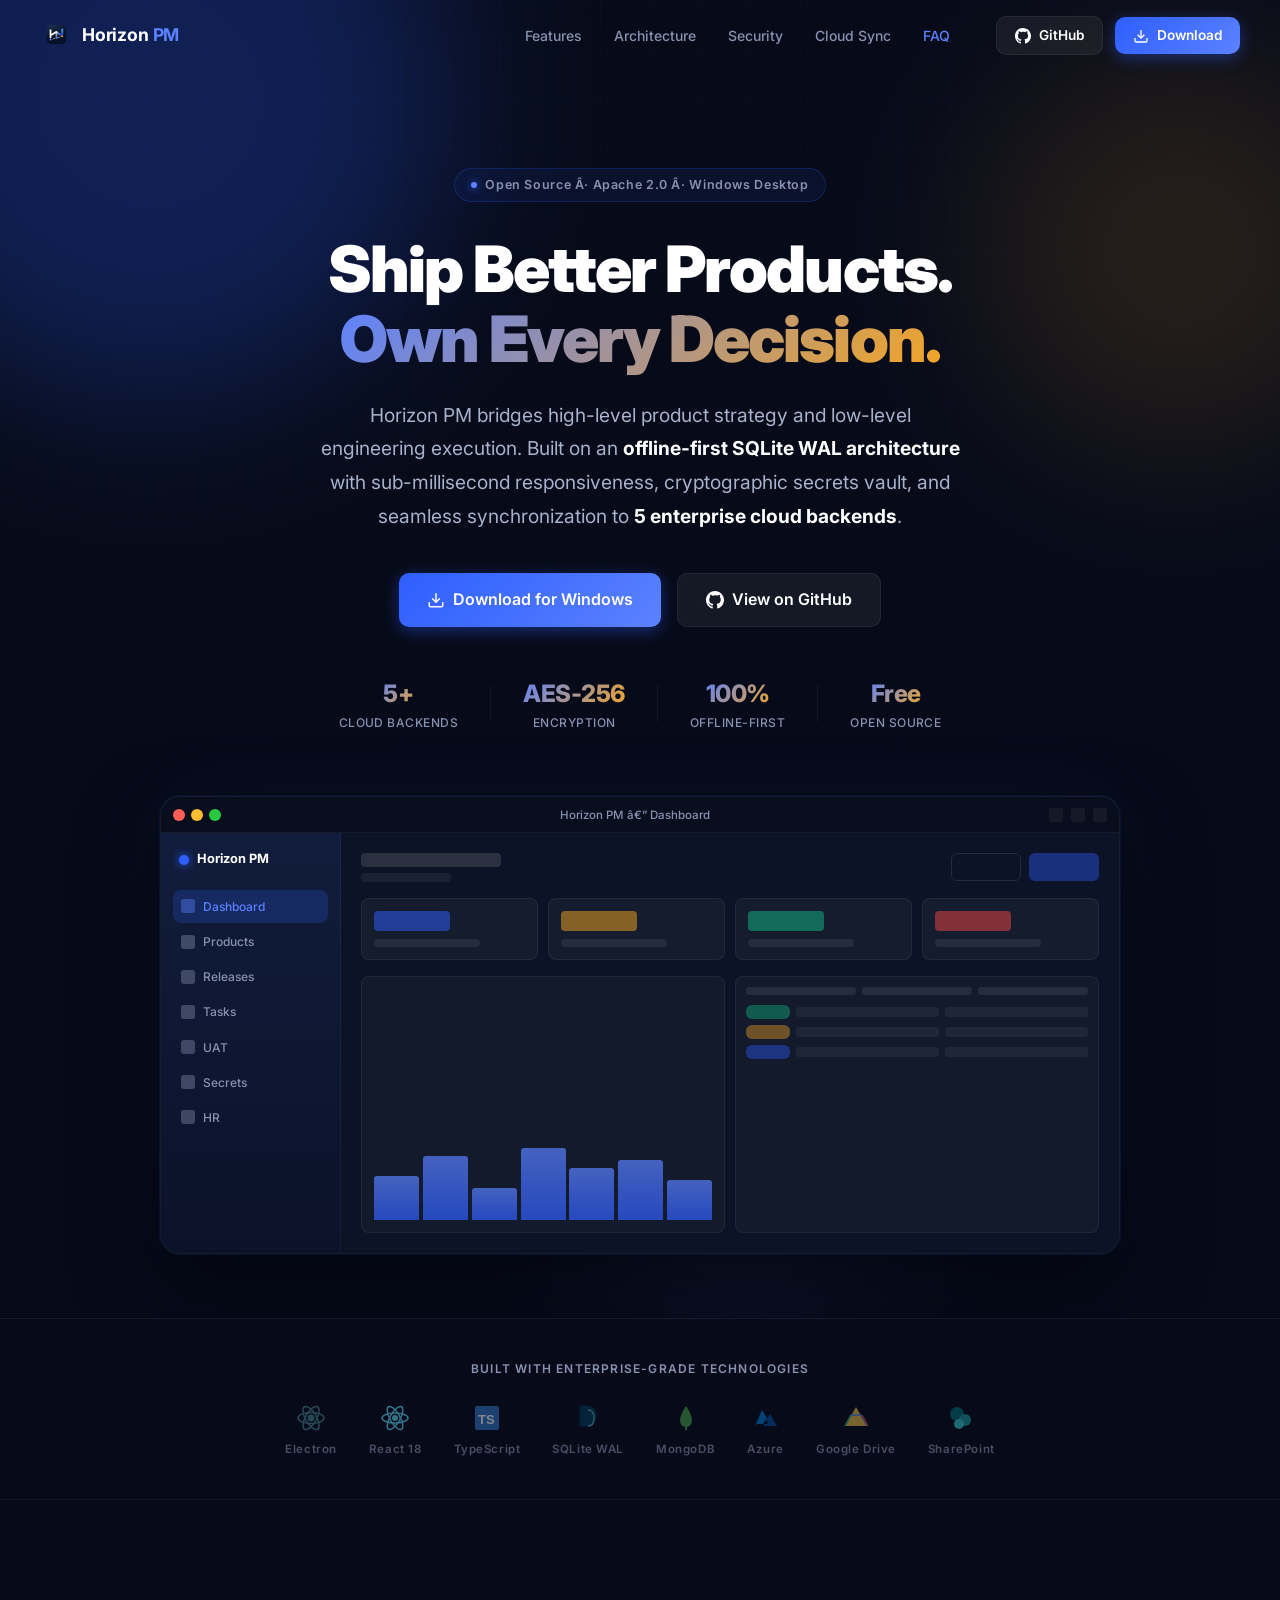
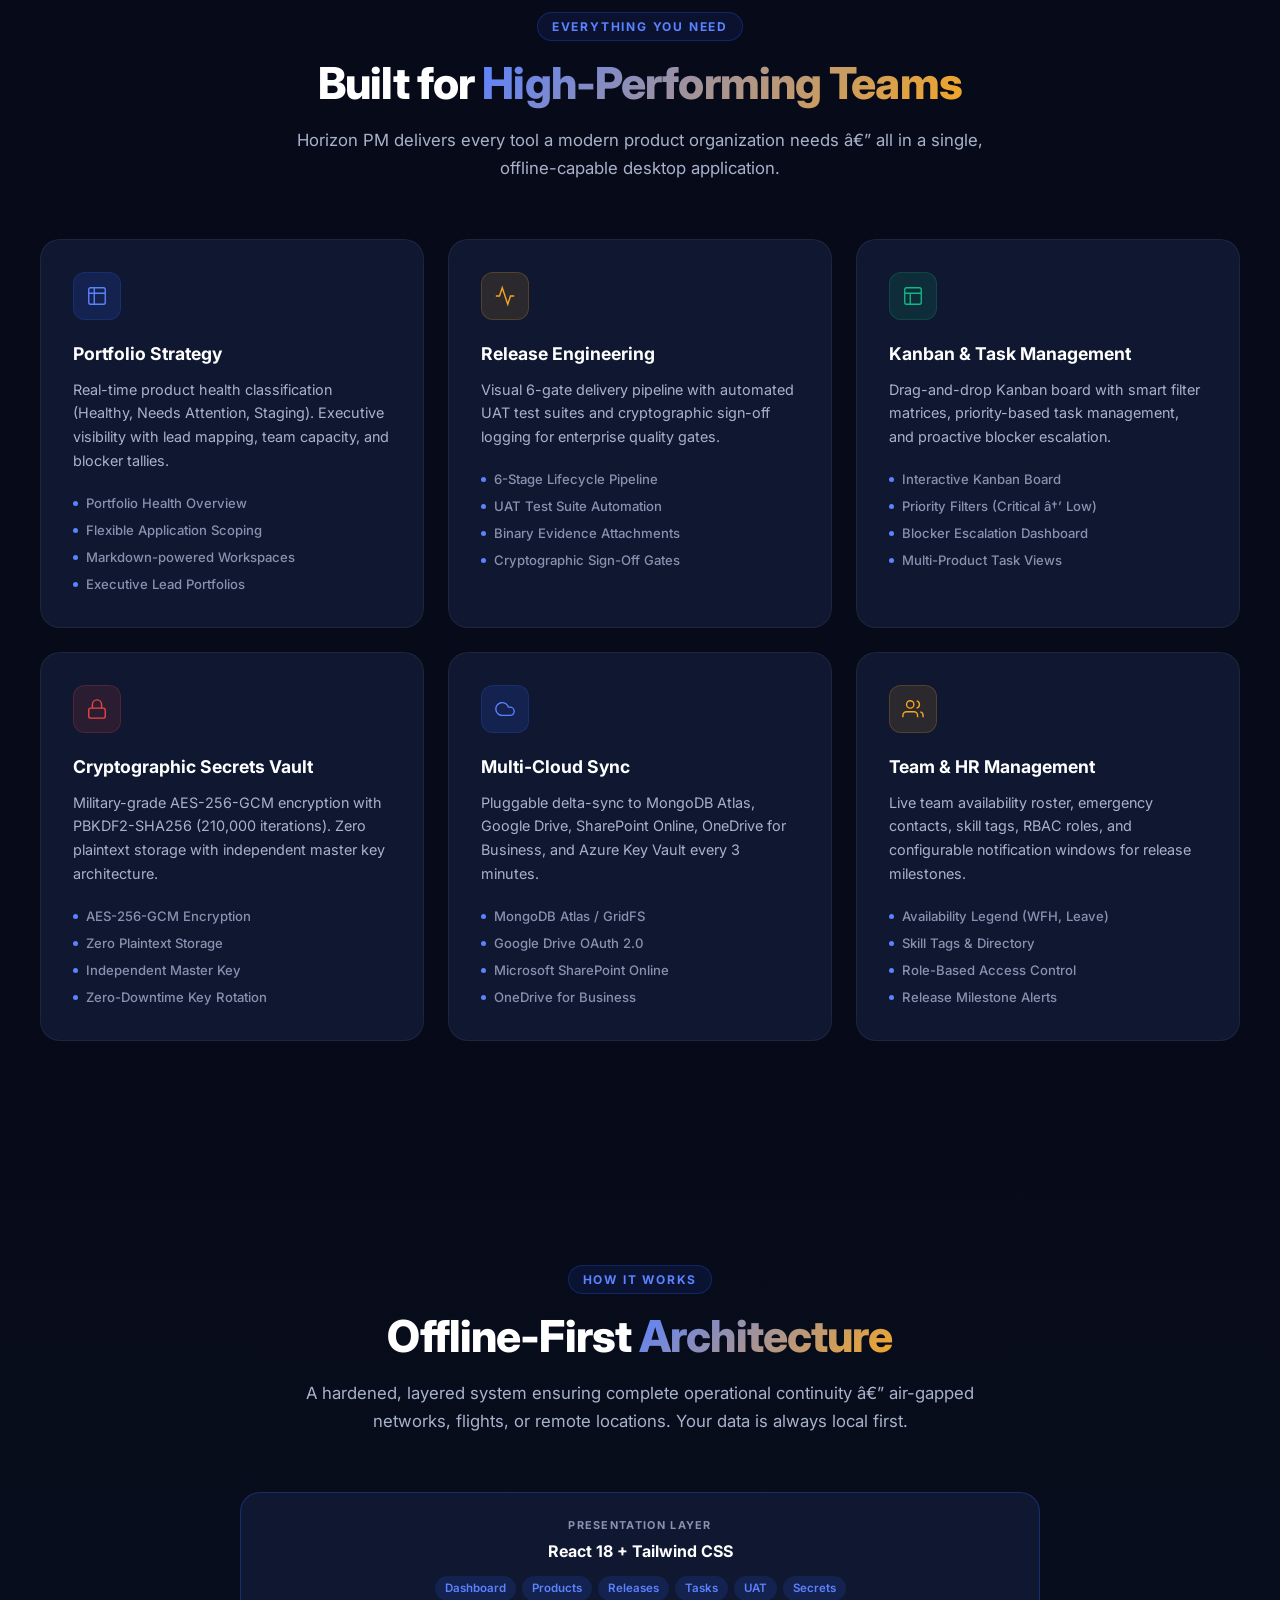
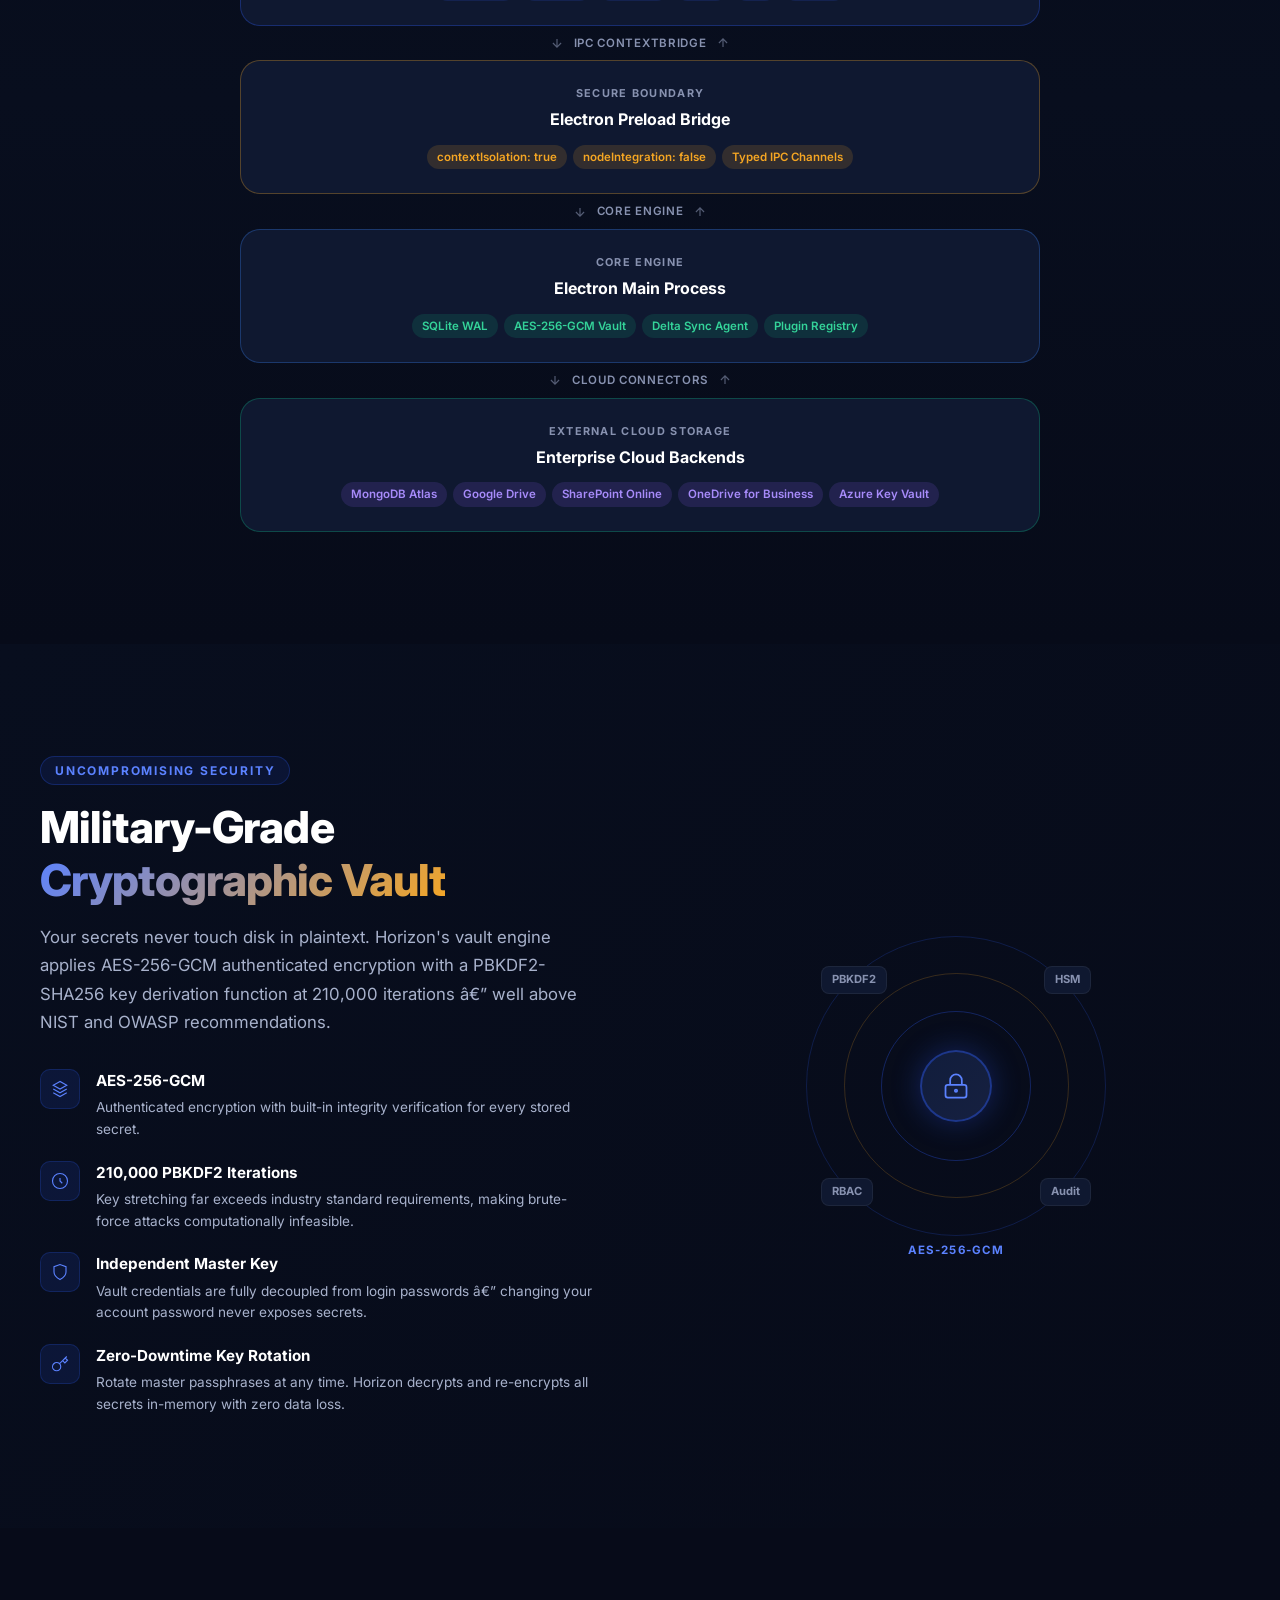
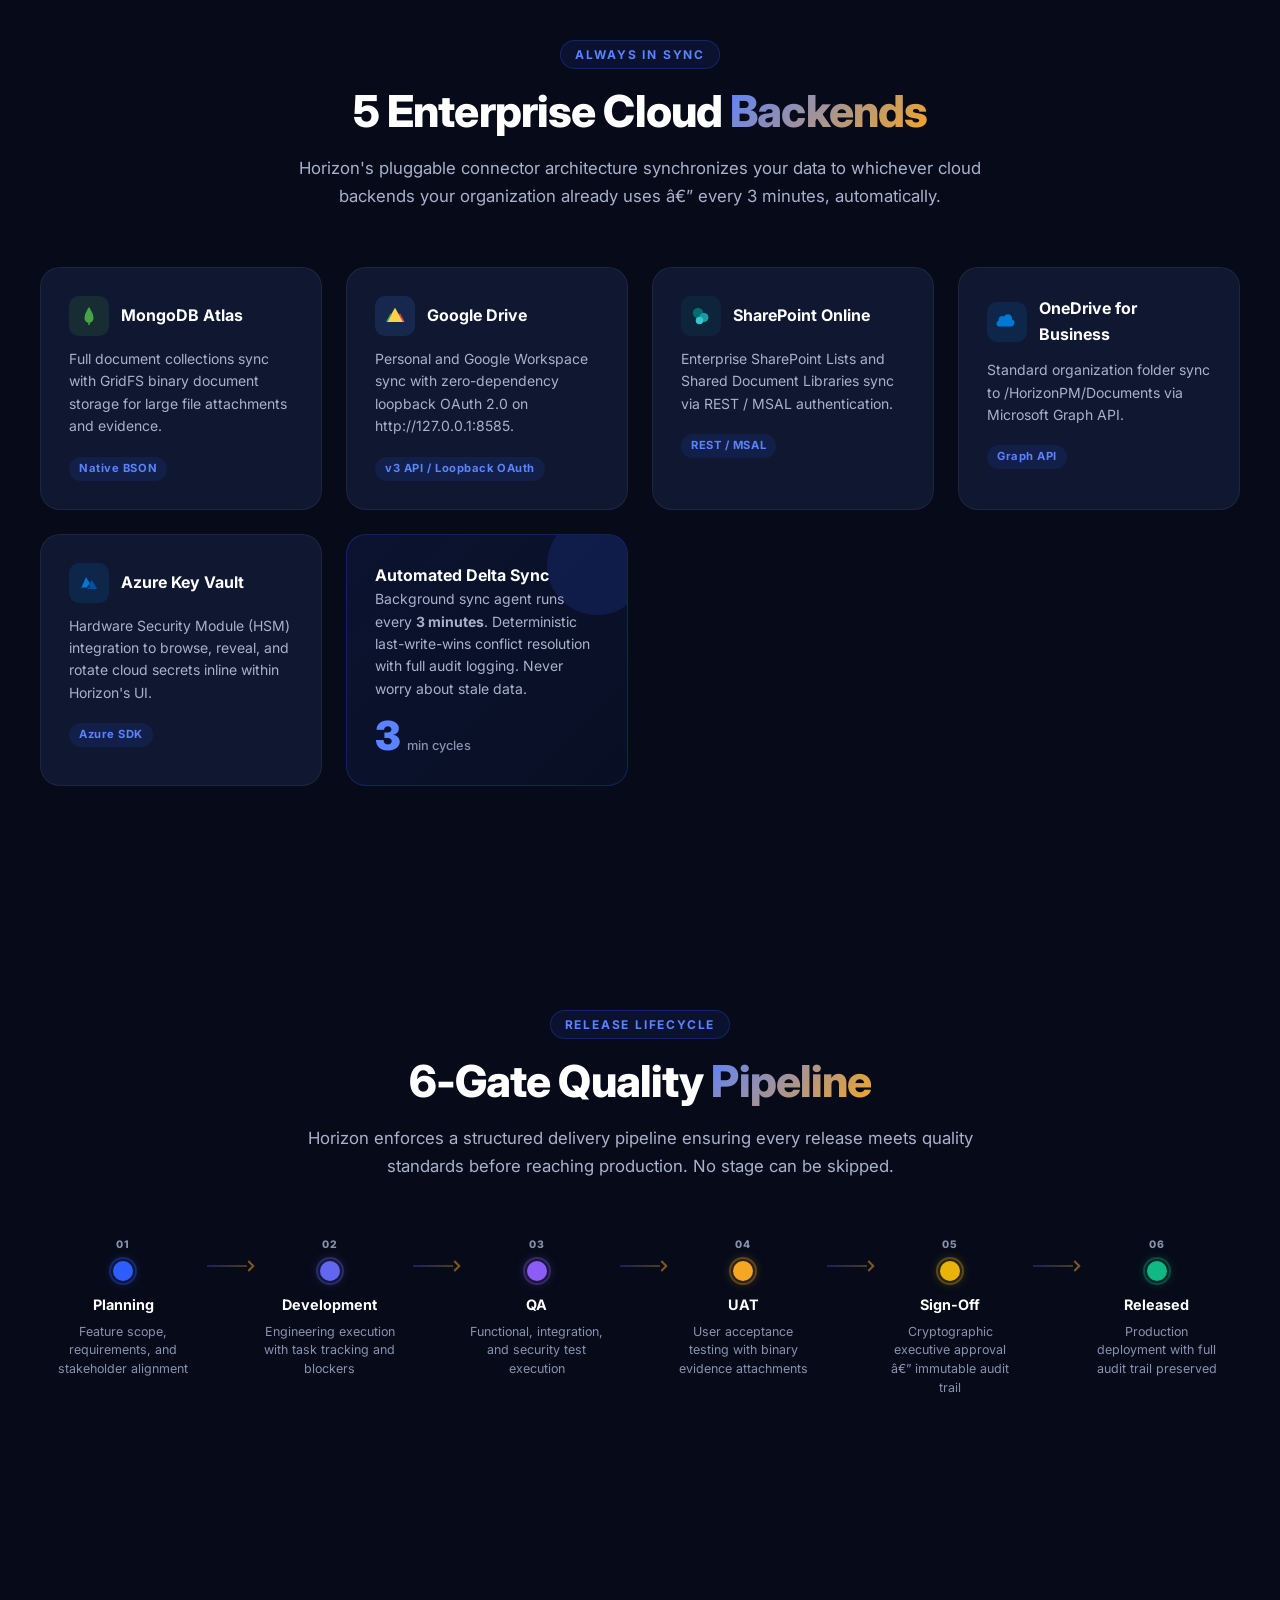
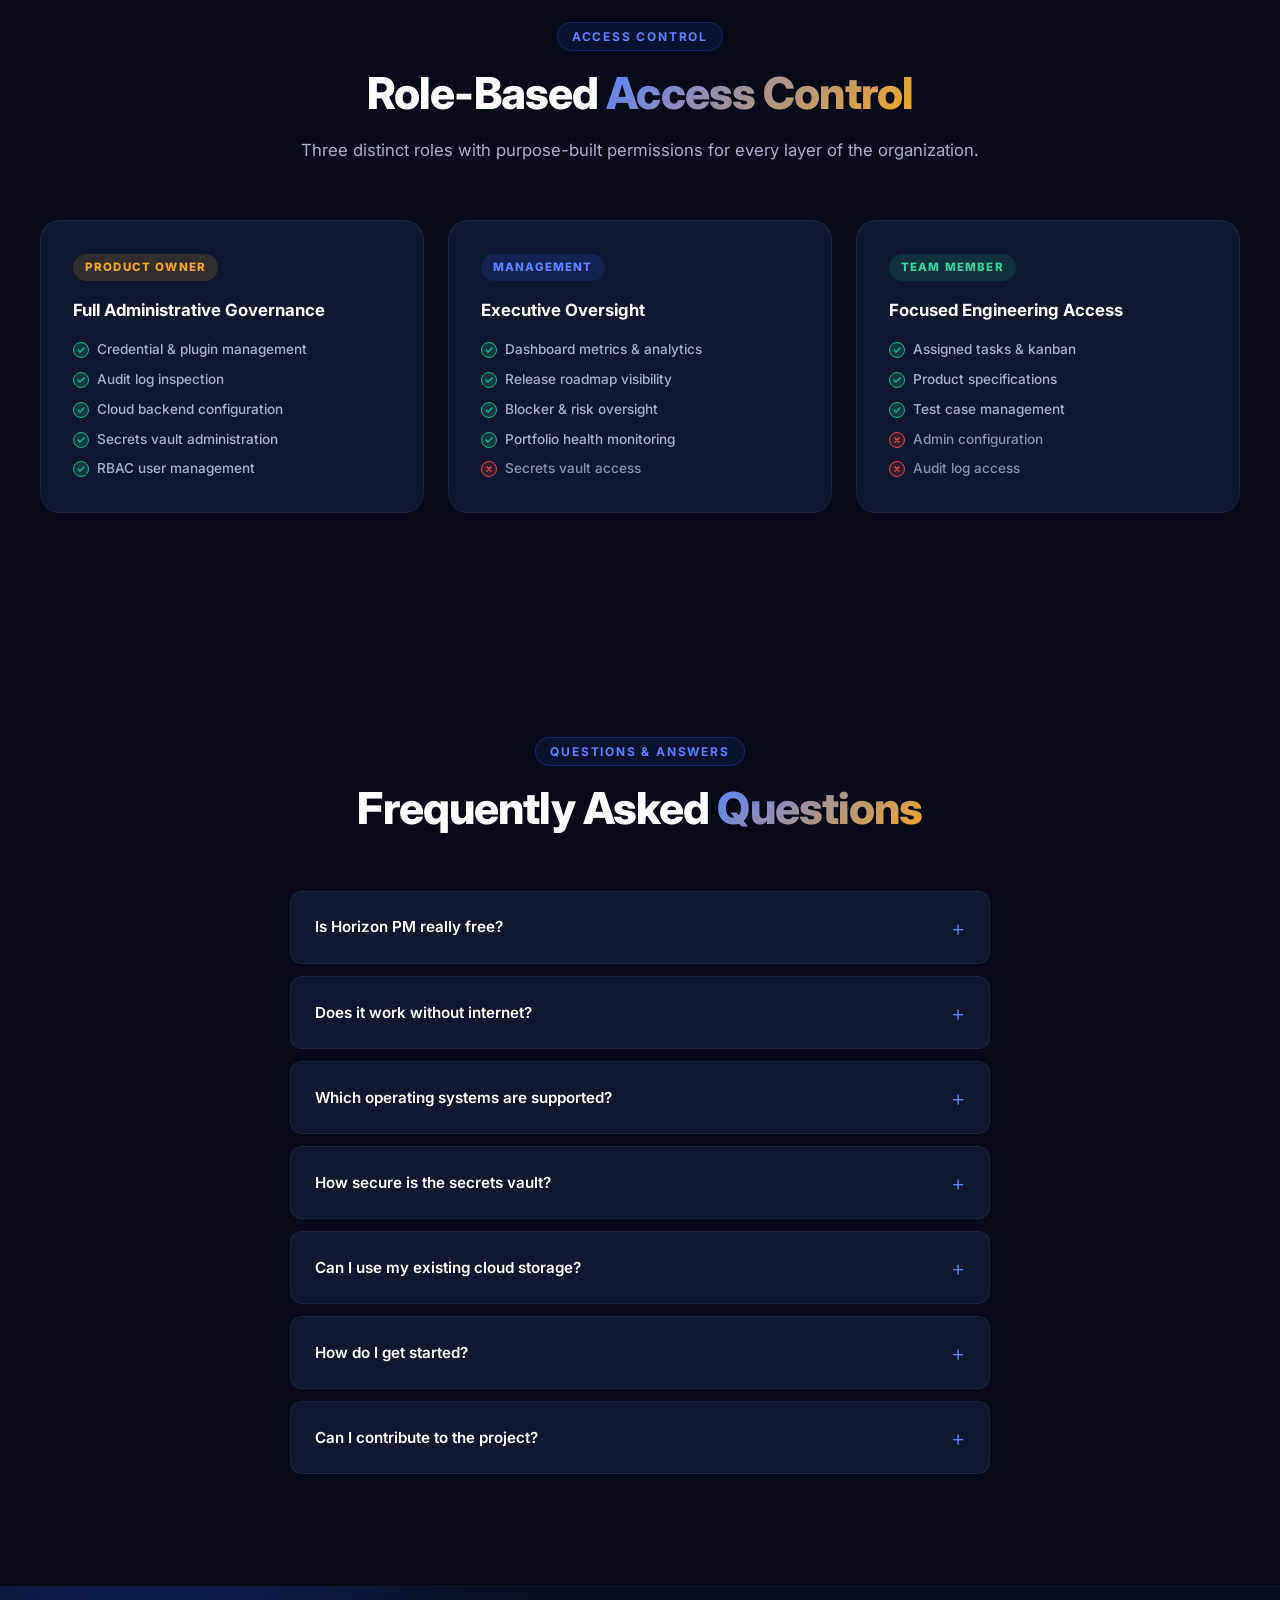
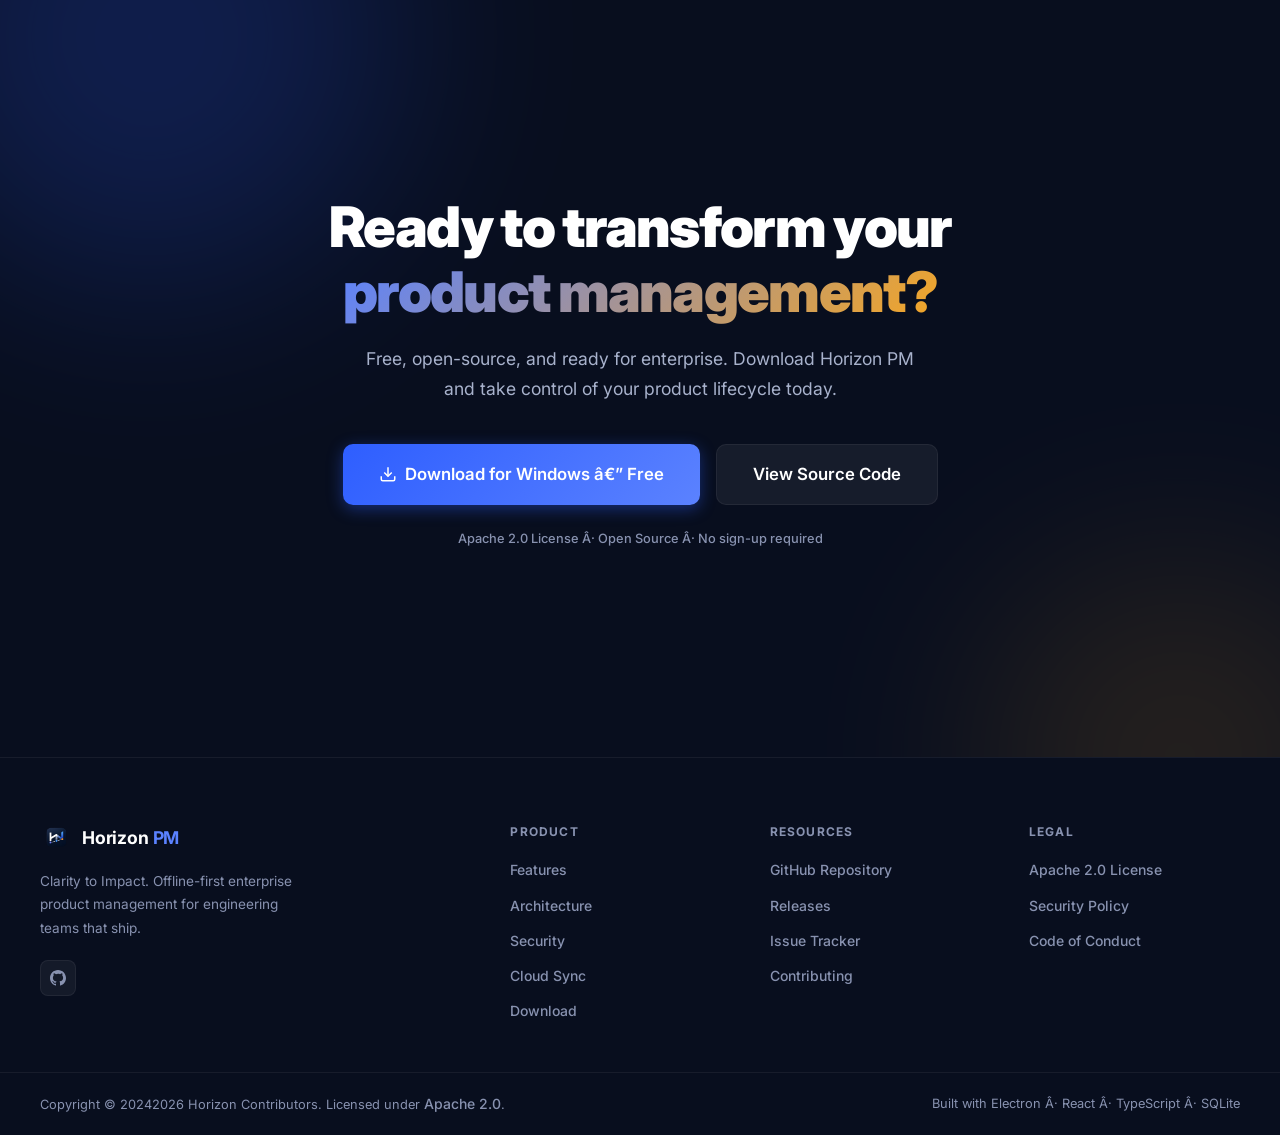
==== commit 7e3b2c6c: "fix: remove corrupted em dash encoding, clean up title to 'Horizon PM | Product Management Platform'" ====
--- a/index.html
+++ b/index.html
@@ -5,9 +5,9 @@
   <meta name="viewport" content="width=device-width, initial-scale=1.0" />
 
   <!-- Primary SEO -->
-  <title>Horizon PM â€” Enterprise Product Management Platform</title>
-  <meta name="description" content="Horizon PM is an offline-first, cryptographic, multi-cloud desktop application for high-performing engineering organizations and Product Owners. AES-256 encryption, Kanban, UAT gates, and cloud sync in one platform." />
-  <meta name="keywords" content="product management software, offline product manager, enterprise PM tool, kanban board desktop app, UAT testing tool, cloud sync product management, AES-256 encrypted PM, Horizon PM, HorizonPM, agile product management desktop" />
+  <title>Horizon PM | Product Management Platform</title>
+  <meta name="description" content="Horizon PM is an offline-first, cryptographic, multi-cloud product management platform for teams and individuals. Plan, track, release, and ship products with confidence — AES-256 vault, Kanban, UAT gates, and 5 cloud backends." />
+  <meta name="keywords" content="product management platform, product manager tool, offline PM software, kanban board desktop app, UAT testing tool, cloud sync product management, AES-256 encrypted PM, Horizon PM, HorizonPM, agile product management, product owner software" />
   <meta name="author" content="HumanNai" />
   <meta name="robots" content="index, follow" />
   <link rel="canonical" href="https://horizon.humannai.in/" />
@@ -15,15 +15,15 @@
   <!-- Open Graph / Social -->
   <meta property="og:type" content="website" />
   <meta property="og:url" content="https://horizon.humannai.in/" />
-  <meta property="og:title" content="Horizon PM â€” Enterprise Product Management Platform" />
-  <meta property="og:description" content="Offline-first, cryptographic, multi-cloud desktop PM platform for engineering teams. AES-256 vault, Kanban, UAT gates, and 5 cloud backends." />
+  <meta property="og:title" content="Horizon PM | Product Management Platform" />
+  <meta property="og:description" content="Plan, track, release, and ship better products. Offline-first desktop PM platform with AES-256 vault, Kanban, UAT gates, and 5 enterprise cloud backends." />
   <meta property="og:image" content="https://horizon.humannai.in/assets/og-image.png" />
   <meta property="og:site_name" content="Horizon PM" />
 
   <!-- Twitter Card -->
   <meta name="twitter:card" content="summary_large_image" />
-  <meta name="twitter:title" content="Horizon PM â€” Enterprise Product Management Platform" />
-  <meta name="twitter:description" content="Offline-first, cryptographic, multi-cloud desktop PM platform for engineering teams." />
+  <meta name="twitter:title" content="Horizon PM | Product Management Platform" />
+  <meta name="twitter:description" content="Plan, track, release, and ship better products. Offline-first desktop PM platform with AES-256 vault, Kanban, UAT gates, and 5 enterprise cloud backends." />
   <meta name="twitter:image" content="https://horizon.humannai.in/assets/og-image.png" />
 
   <!-- Structured Data -->
@@ -34,7 +34,7 @@
     "name": "Horizon PM",
     "applicationCategory": "BusinessApplication",
     "operatingSystem": "Windows",
-    "description": "Offline-first, cryptographic, multi-cloud enterprise Product Management desktop application.",
+    "description": "Offline-first, cryptographic, multi-cloud product management platform for teams and individuals. Plan, track, release, and ship products with confidence.",
     "url": "https://horizon.humannai.in/",
     "downloadUrl": "https://github.com/HumanNai/Horizon/releases",
     "author": {
@@ -901,7 +901,7 @@
 
     <div class="footer__bottom">
       <div class="container footer__bottom-inner">
-        <p>Copyright &copy; 2024â€“2026 Horizon Contributors. Licensed under <a href="https://www.apache.org/licenses/LICENSE-2.0" target="_blank" rel="noopener noreferrer" class="footer__link">Apache 2.0</a>.</p>
+        <p>Copyright &copy; 20242026 Horizon Contributors. Licensed under <a href="https://www.apache.org/licenses/LICENSE-2.0" target="_blank" rel="noopener noreferrer" class="footer__link">Apache 2.0</a>.</p>
         <p>Built with Electron Â· React Â· TypeScript Â· SQLite</p>
       </div>
     </div>
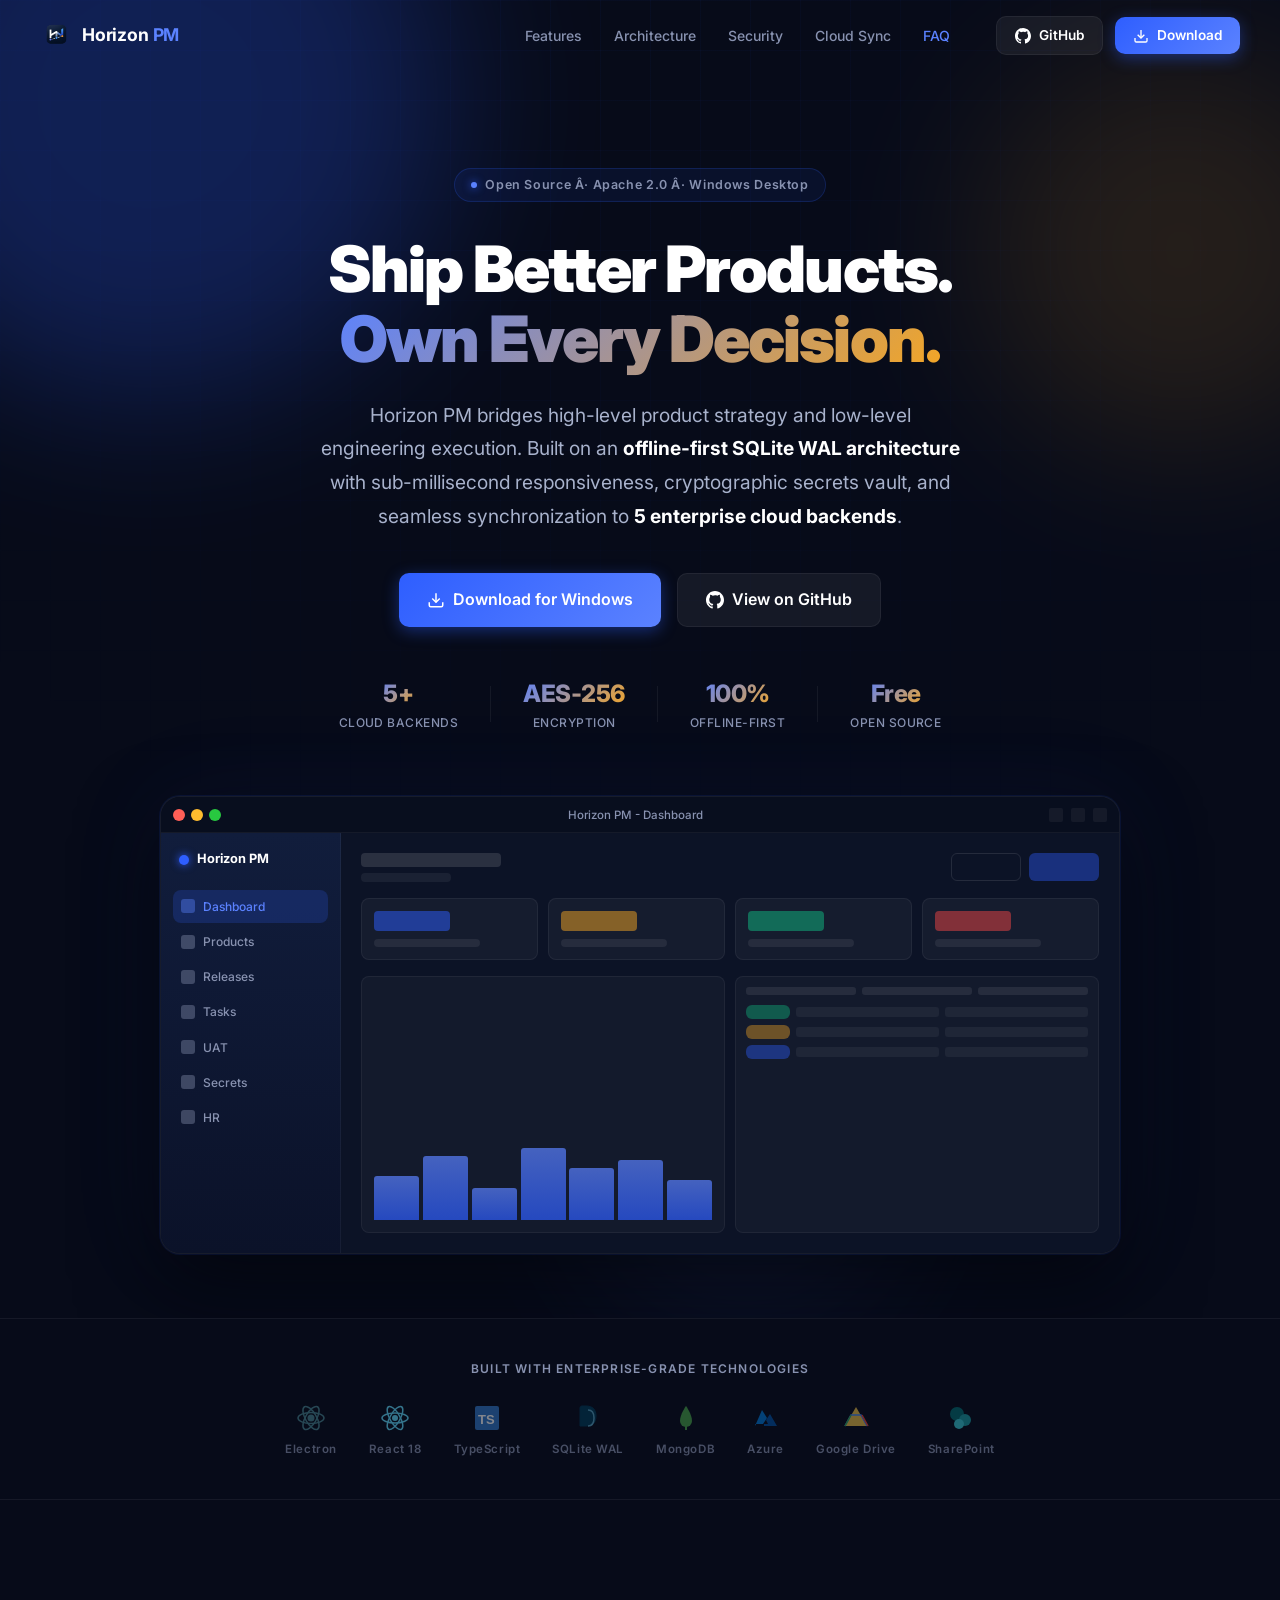
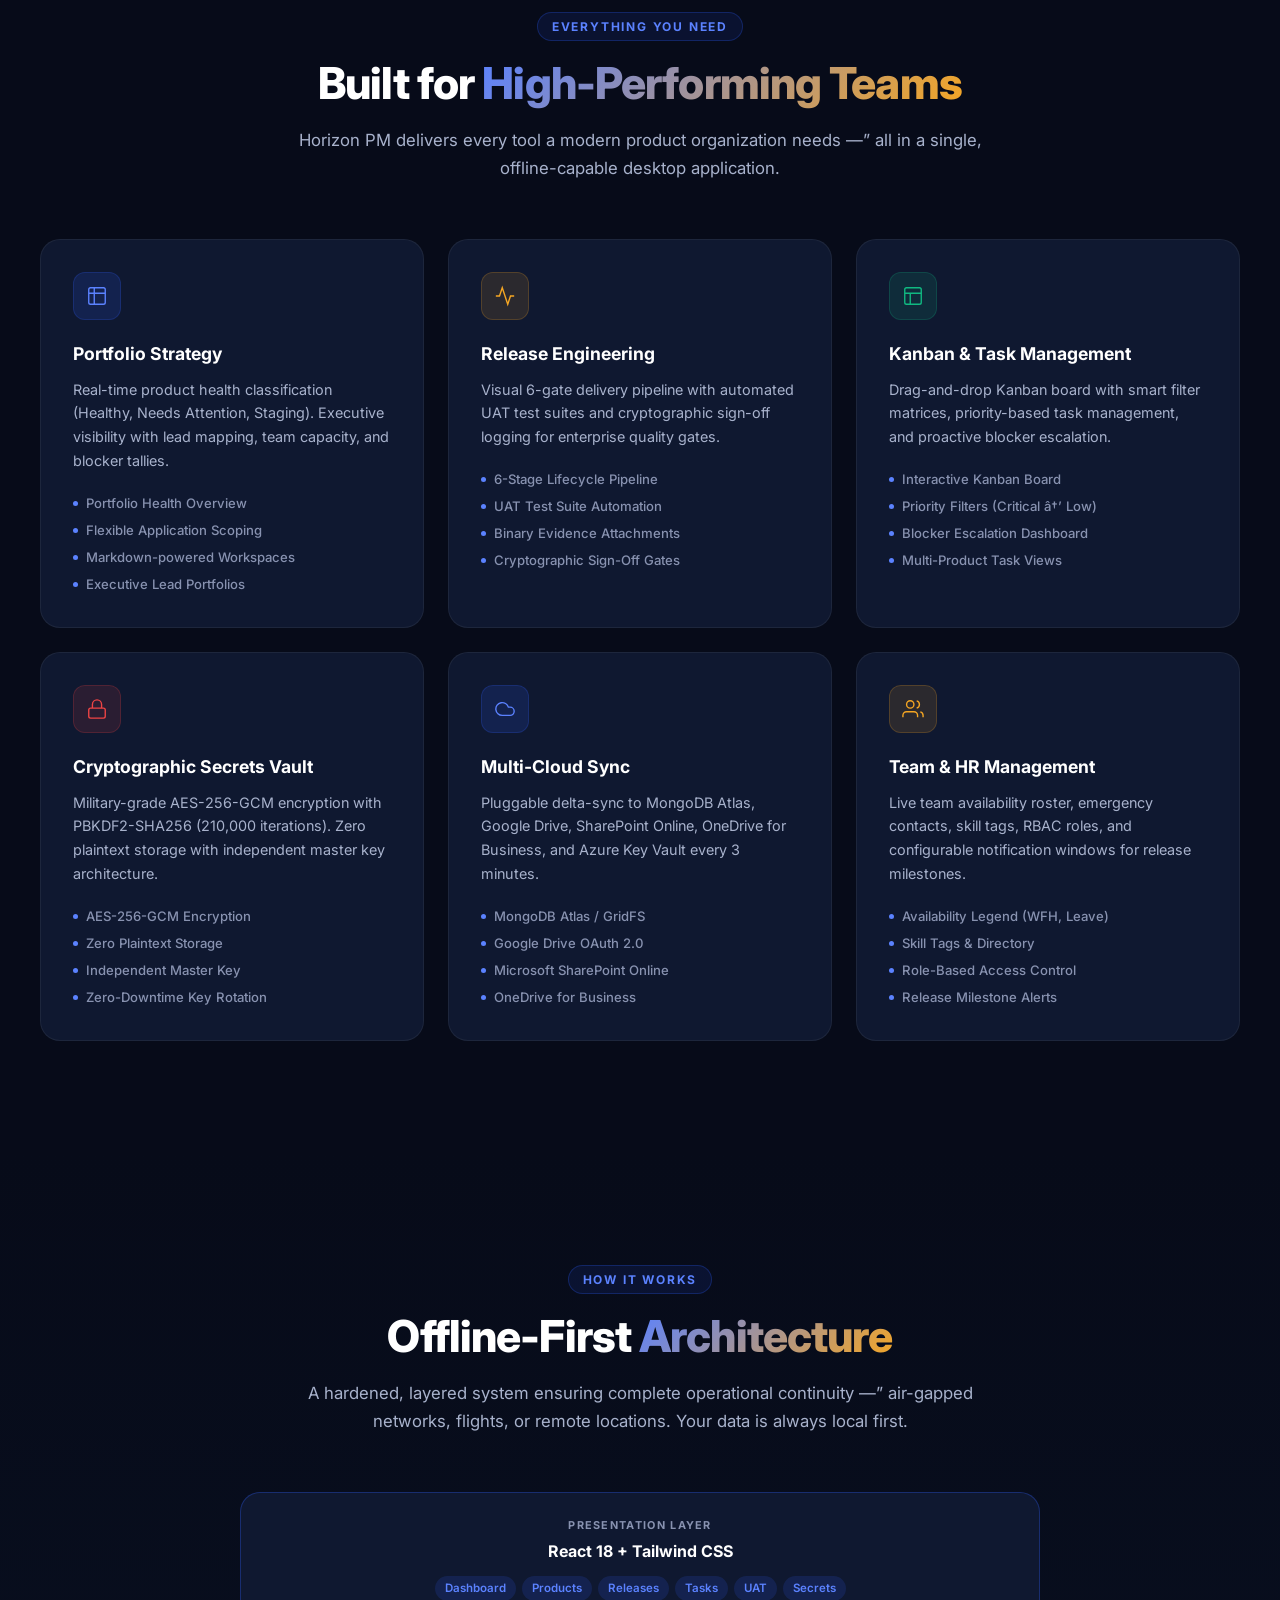
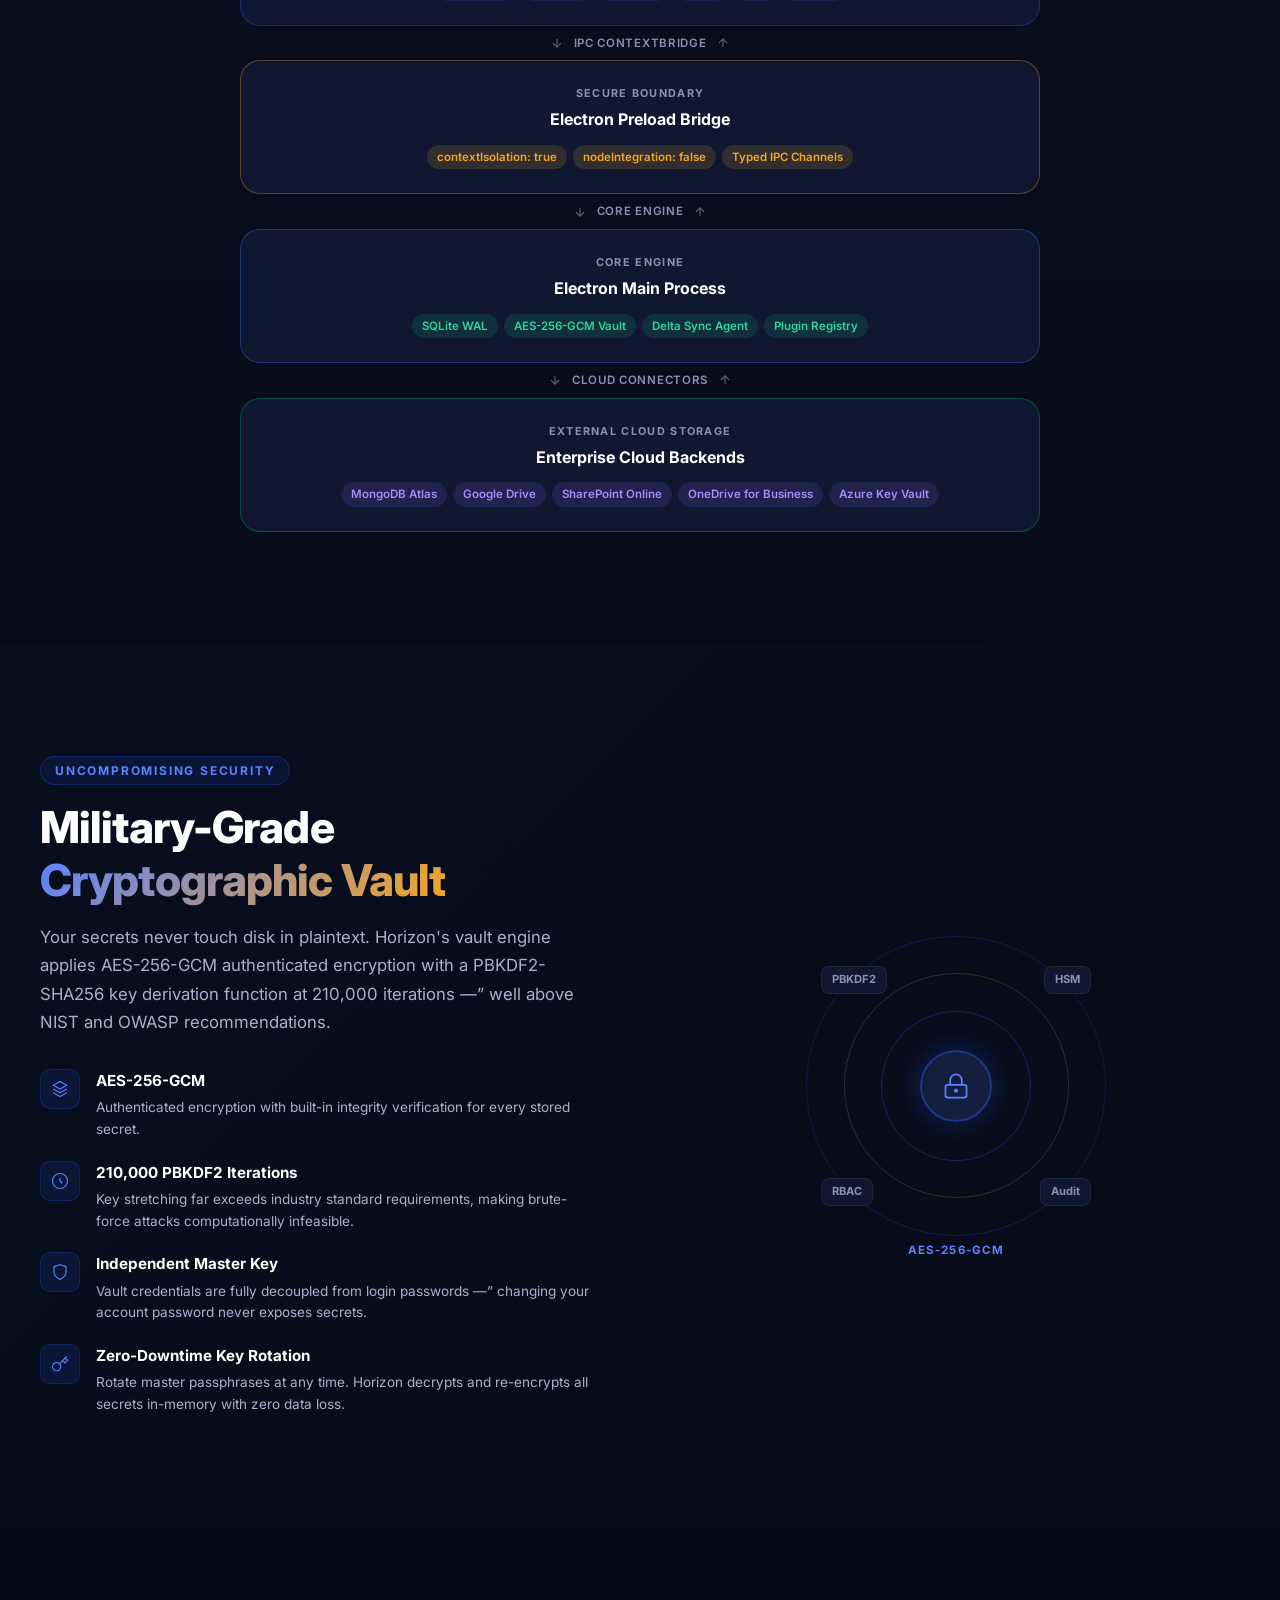
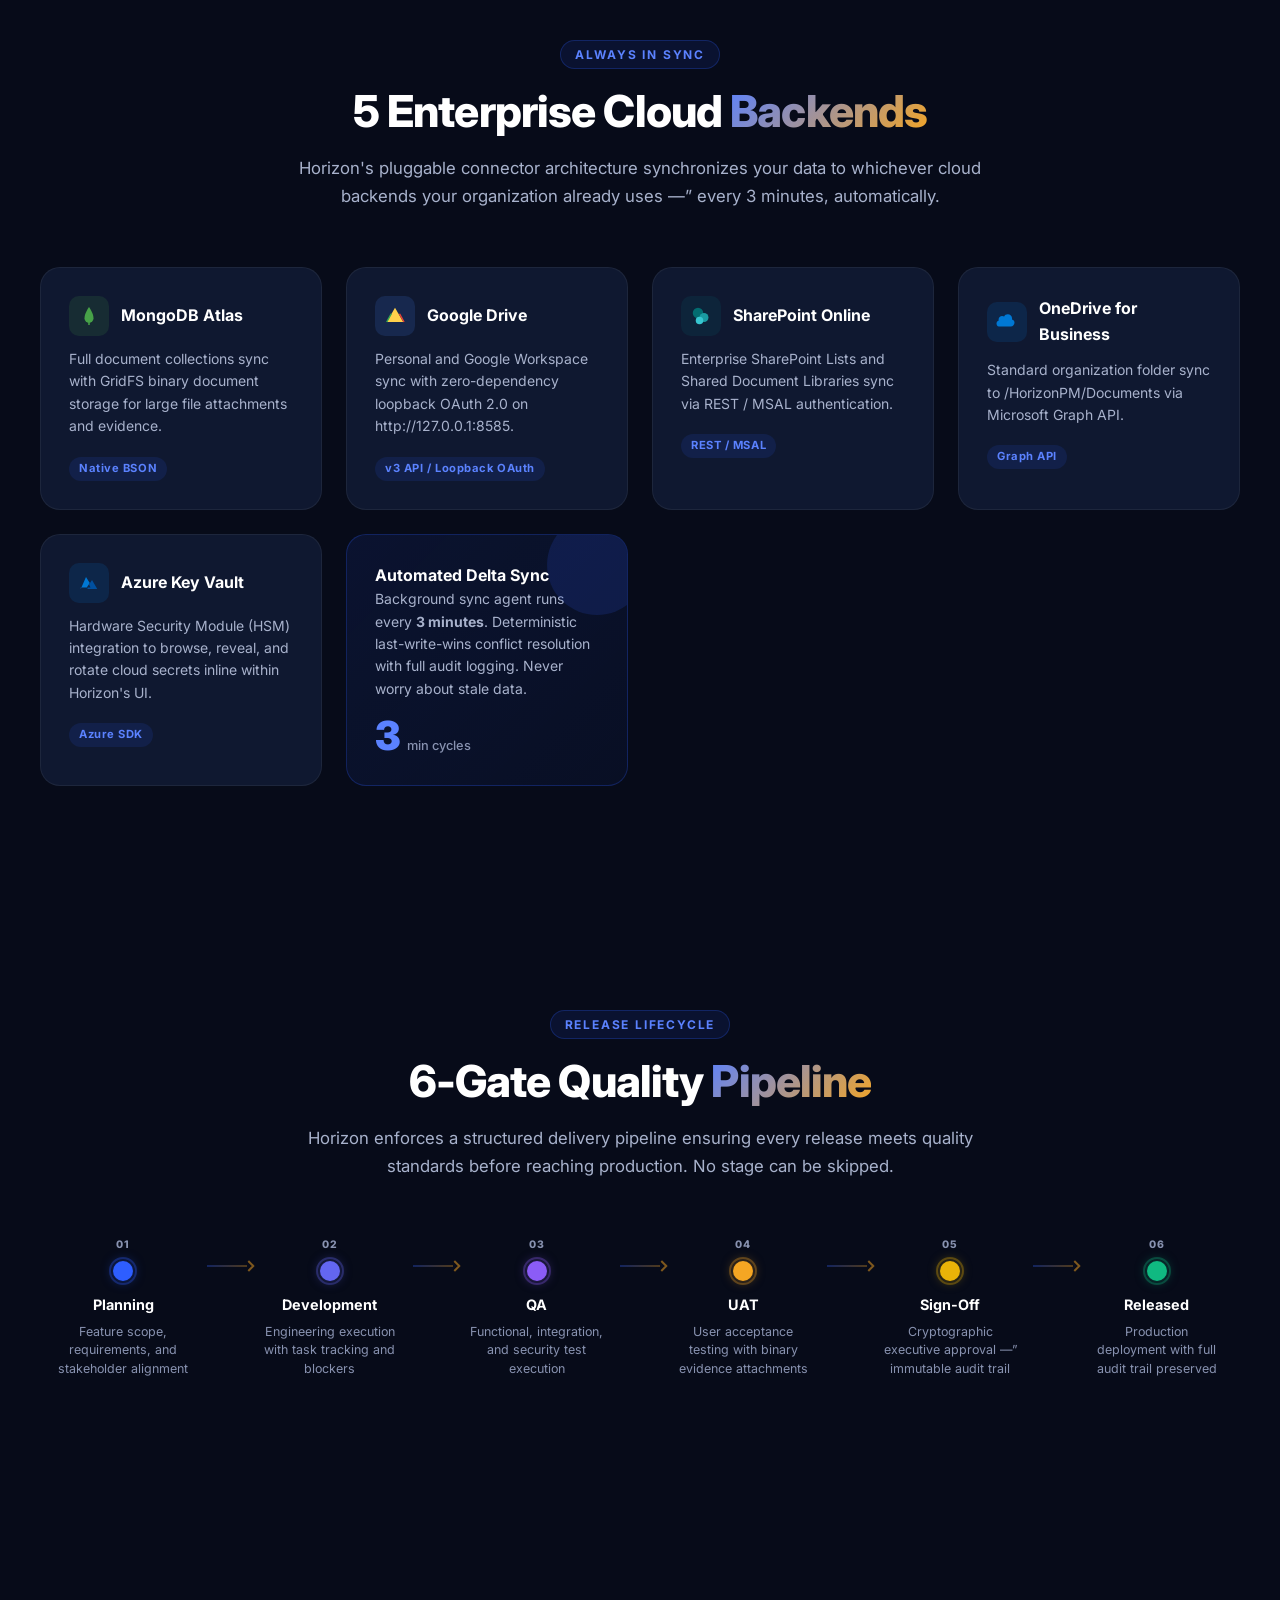
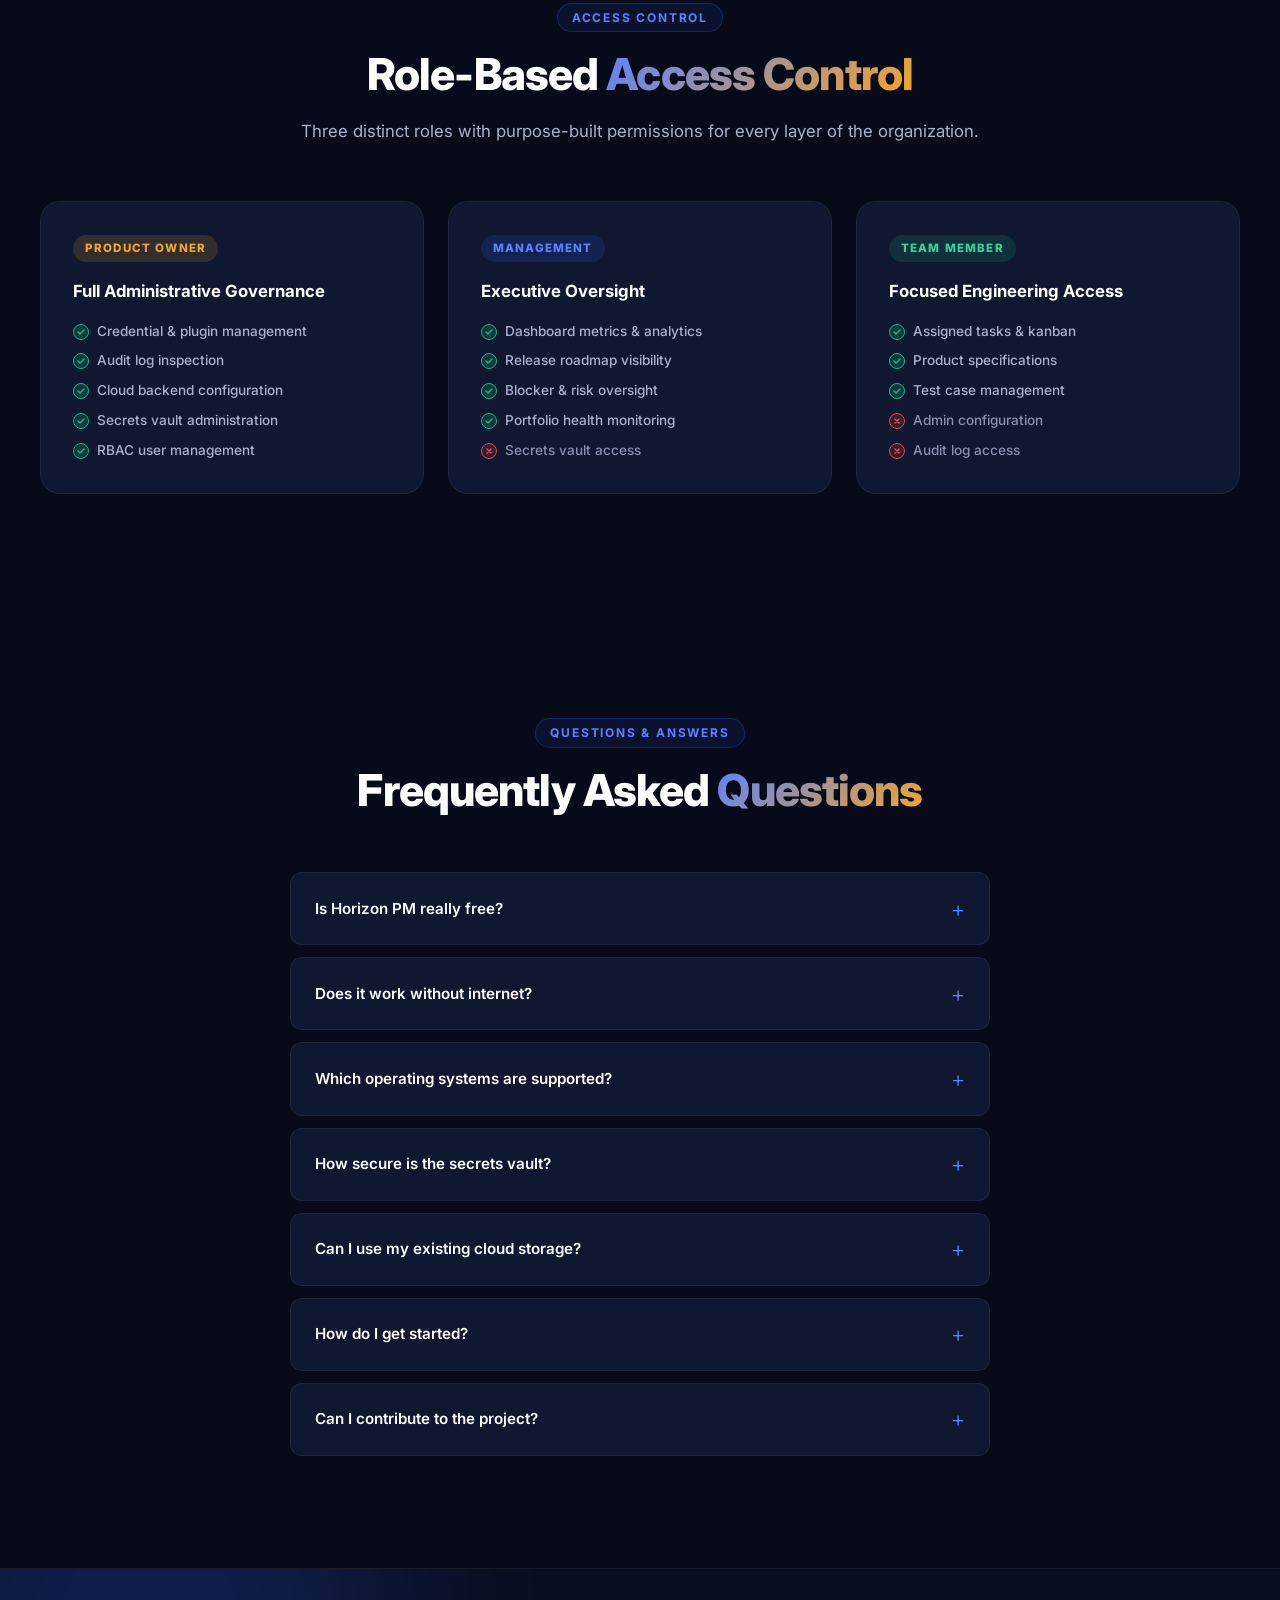
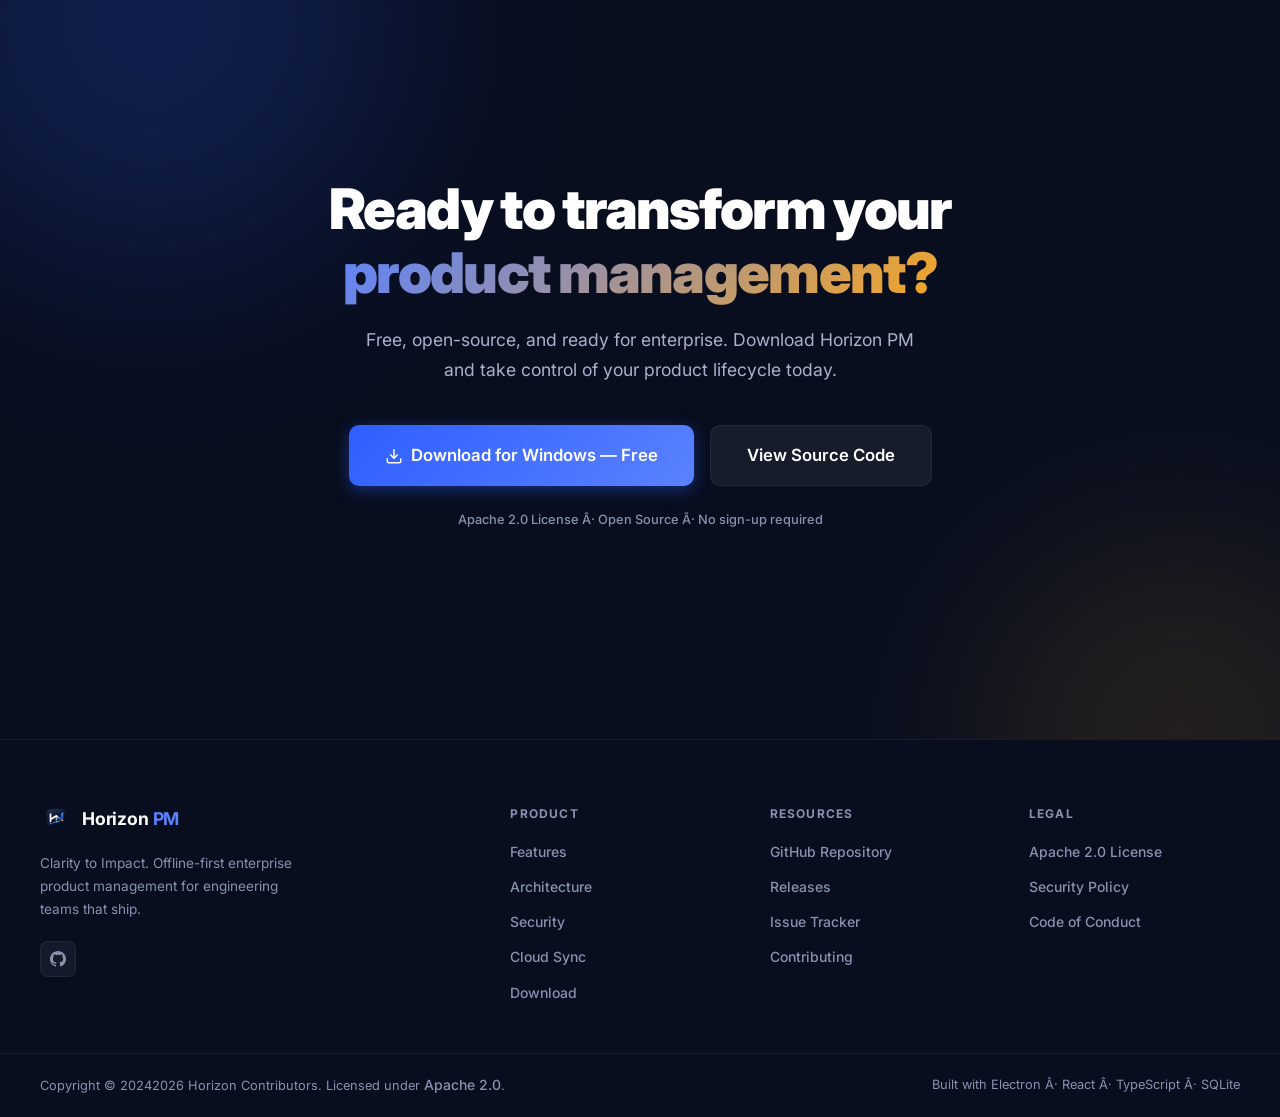
==== commit 802f86ea: "fix: remove all corrupted em dash characters (â€) from entire file" ====
--- a/index.html
+++ b/index.html
@@ -182,7 +182,7 @@
             <span class="traffic traffic--yellow"></span>
             <span class="traffic traffic--green"></span>
           </div>
-          <span class="app-preview__title">Horizon PM â€” Dashboard</span>
+          <span class="app-preview__title">Horizon PM - Dashboard</span>
           <div class="app-preview__win-btns">
             <span></span><span></span><span></span>
           </div>
@@ -329,7 +329,7 @@
           Built for <span class="gradient-text">High-Performing Teams</span>
         </h2>
         <p class="section__sub">
-          Horizon PM delivers every tool a modern product organization needs â€”
+          Horizon PM delivers every tool a modern product organization needs —”
           all in a single, offline-capable desktop application.
         </p>
       </div>
@@ -439,7 +439,7 @@
           Offline-First <span class="gradient-text">Architecture</span>
         </h2>
         <p class="section__sub">
-          A hardened, layered system ensuring complete operational continuity â€” air-gapped networks,
+          A hardened, layered system ensuring complete operational continuity —” air-gapped networks,
           flights, or remote locations. Your data is always local first.
         </p>
       </div>
@@ -523,7 +523,7 @@
         <p class="section__sub">
           Your secrets never touch disk in plaintext. Horizon's vault engine applies
           AES-256-GCM authenticated encryption with a PBKDF2-SHA256 key derivation
-          function at 210,000 iterations â€” well above NIST and OWASP recommendations.
+          function at 210,000 iterations —” well above NIST and OWASP recommendations.
         </p>
 
         <div class="security__pillars">
@@ -551,7 +551,7 @@
             </div>
             <div>
               <h3 class="security__pillar-title">Independent Master Key</h3>
-              <p class="security__pillar-desc">Vault credentials are fully decoupled from login passwords â€” changing your account password never exposes secrets.</p>
+              <p class="security__pillar-desc">Vault credentials are fully decoupled from login passwords —” changing your account password never exposes secrets.</p>
             </div>
           </div>
           <div class="security__pillar">
@@ -596,7 +596,7 @@
         </h2>
         <p class="section__sub">
           Horizon's pluggable connector architecture synchronizes your data to whichever
-          cloud backends your organization already uses â€” every 3 minutes, automatically.
+          cloud backends your organization already uses —” every 3 minutes, automatically.
         </p>
       </div>
 
@@ -719,7 +719,7 @@
           <div class="pipeline__stage-num">05</div>
           <div class="pipeline__stage-dot pipeline__stage-dot--yellow"></div>
           <h3 class="pipeline__stage-title">Sign-Off</h3>
-          <p class="pipeline__stage-desc">Cryptographic executive approval â€” immutable audit trail</p>
+          <p class="pipeline__stage-desc">Cryptographic executive approval —” immutable audit trail</p>
         </div>
         <div class="pipeline__connector" aria-hidden="true"></div>
         <div class="pipeline__stage" role="listitem">
@@ -804,11 +804,11 @@
         </details>
         <details class="faq__item" role="listitem">
           <summary class="faq__q">Which operating systems are supported?</summary>
-          <div class="faq__a">Currently, Horizon PM officially ships for Windows (64-bit). The application is built with Electron and could theoretically run on macOS and Linux â€” community contributions for those platforms are welcome.</div>
+          <div class="faq__a">Currently, Horizon PM officially ships for Windows (64-bit). The application is built with Electron and could theoretically run on macOS and Linux —” community contributions for those platforms are welcome.</div>
         </details>
         <details class="faq__item" role="listitem">
           <summary class="faq__q">How secure is the secrets vault?</summary>
-          <div class="faq__a">The vault uses AES-256-GCM authenticated encryption with PBKDF2-SHA256 key derivation at 210,000 iterations â€” significantly exceeding NIST SP 800-132 and OWASP recommendations. Plaintext secrets never touch disk.</div>
+          <div class="faq__a">The vault uses AES-256-GCM authenticated encryption with PBKDF2-SHA256 key derivation at 210,000 iterations —” significantly exceeding NIST SP 800-132 and OWASP recommendations. Plaintext secrets never touch disk.</div>
         </details>
         <details class="faq__item" role="listitem">
           <summary class="faq__q">Can I use my existing cloud storage?</summary>
@@ -840,7 +840,7 @@
       <div class="cta__actions">
         <a href="https://github.com/HumanNai/Horizon/releases" target="_blank" rel="noopener noreferrer" class="btn btn--primary btn--xl">
           <svg class="btn__icon" viewBox="0 0 24 24" fill="none" stroke="currentColor" stroke-width="2" aria-hidden="true"><path d="M21 15v4a2 2 0 0 1-2 2H5a2 2 0 0 1-2-2v-4"/><polyline points="7 10 12 15 17 10"/><line x1="12" y1="15" x2="12" y2="3"/></svg>
-          Download for Windows â€” Free
+          Download for Windows — Free
         </a>
         <a href="https://github.com/HumanNai/Horizon" target="_blank" rel="noopener noreferrer" class="btn btn--ghost btn--xl">
           View Source Code
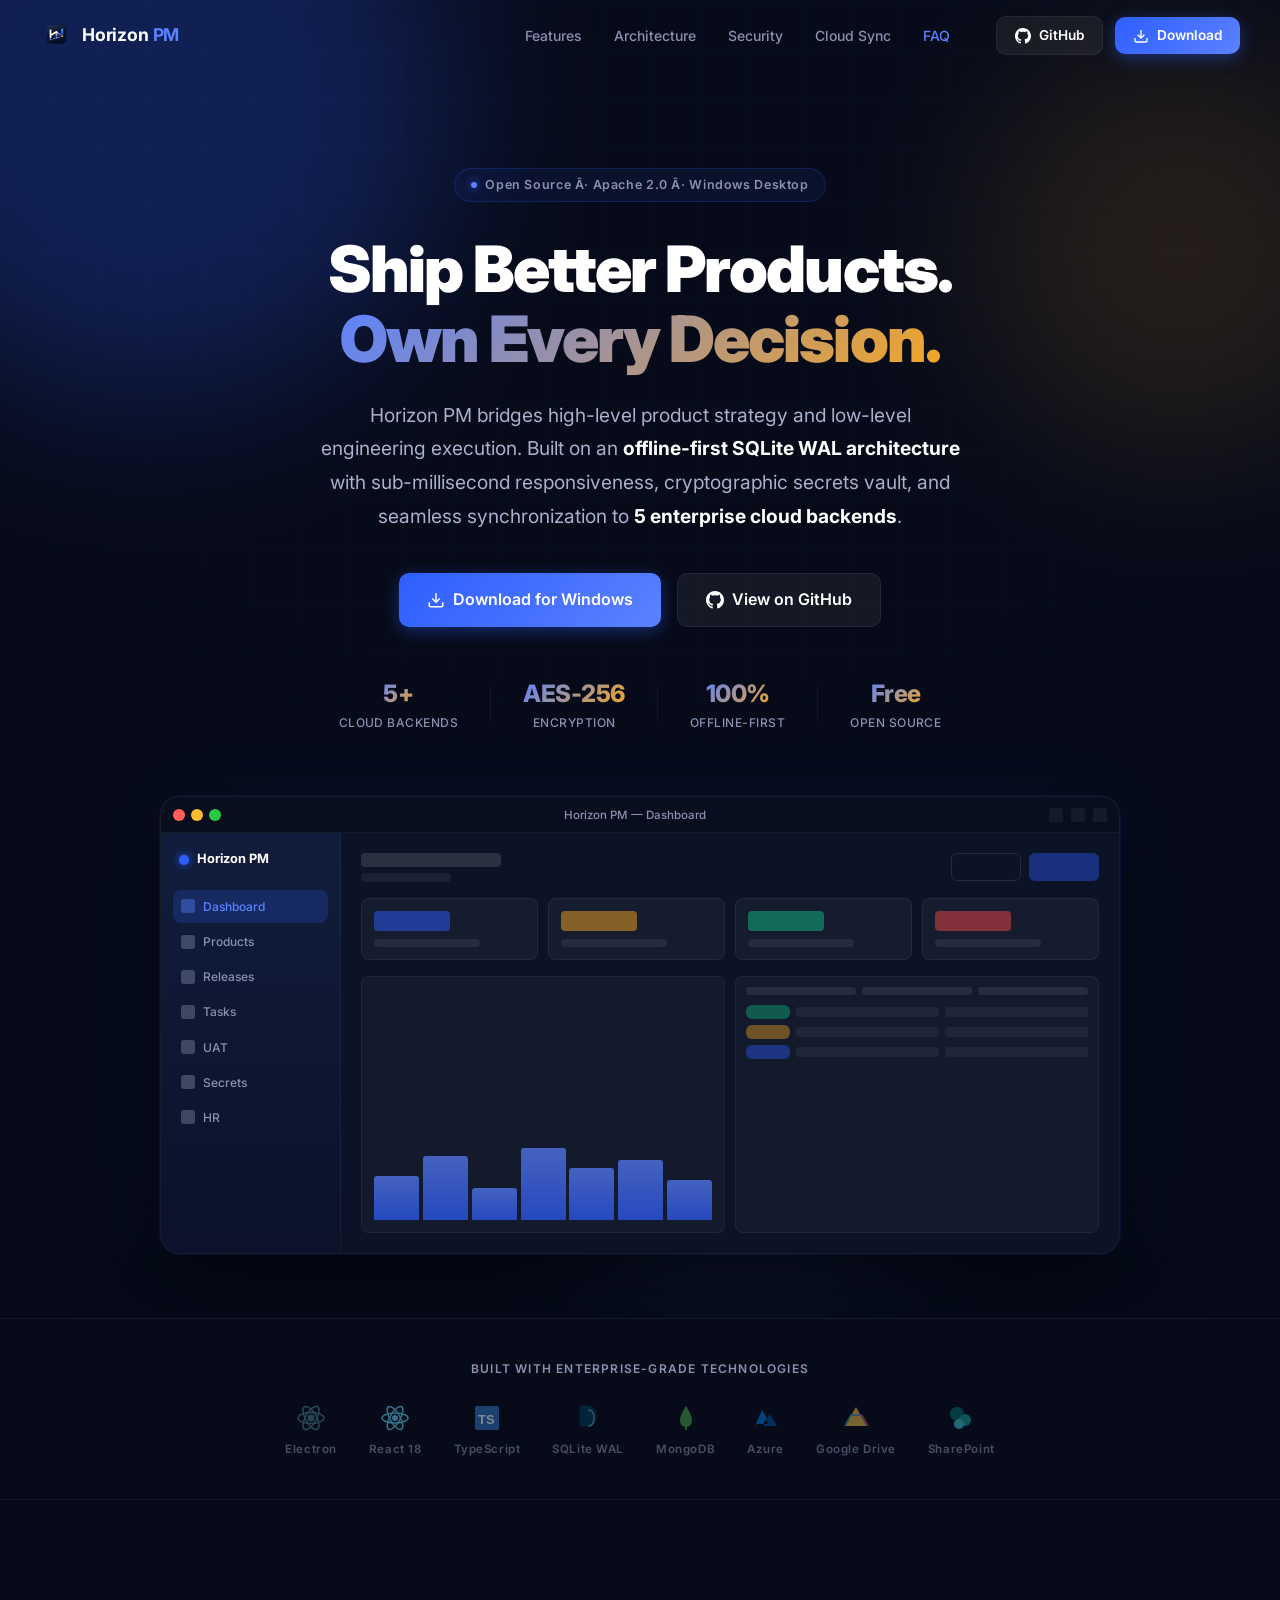
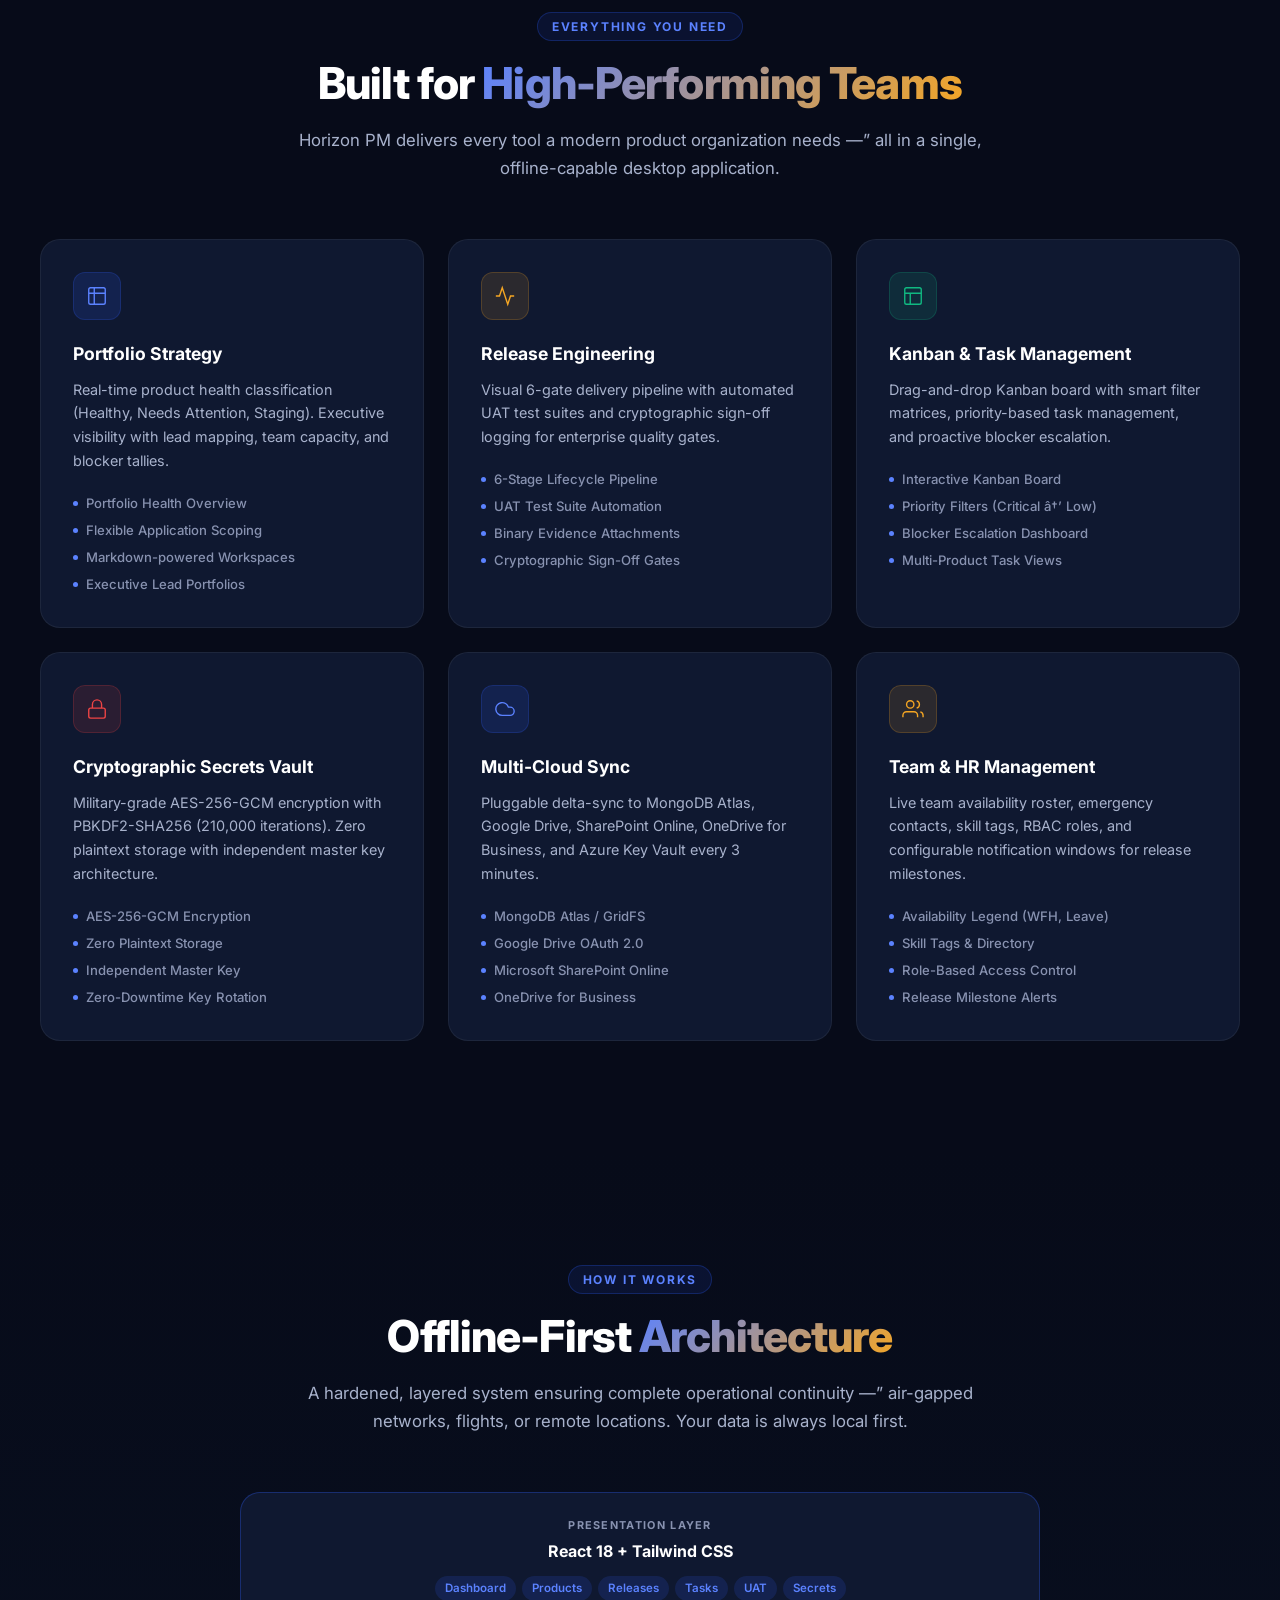
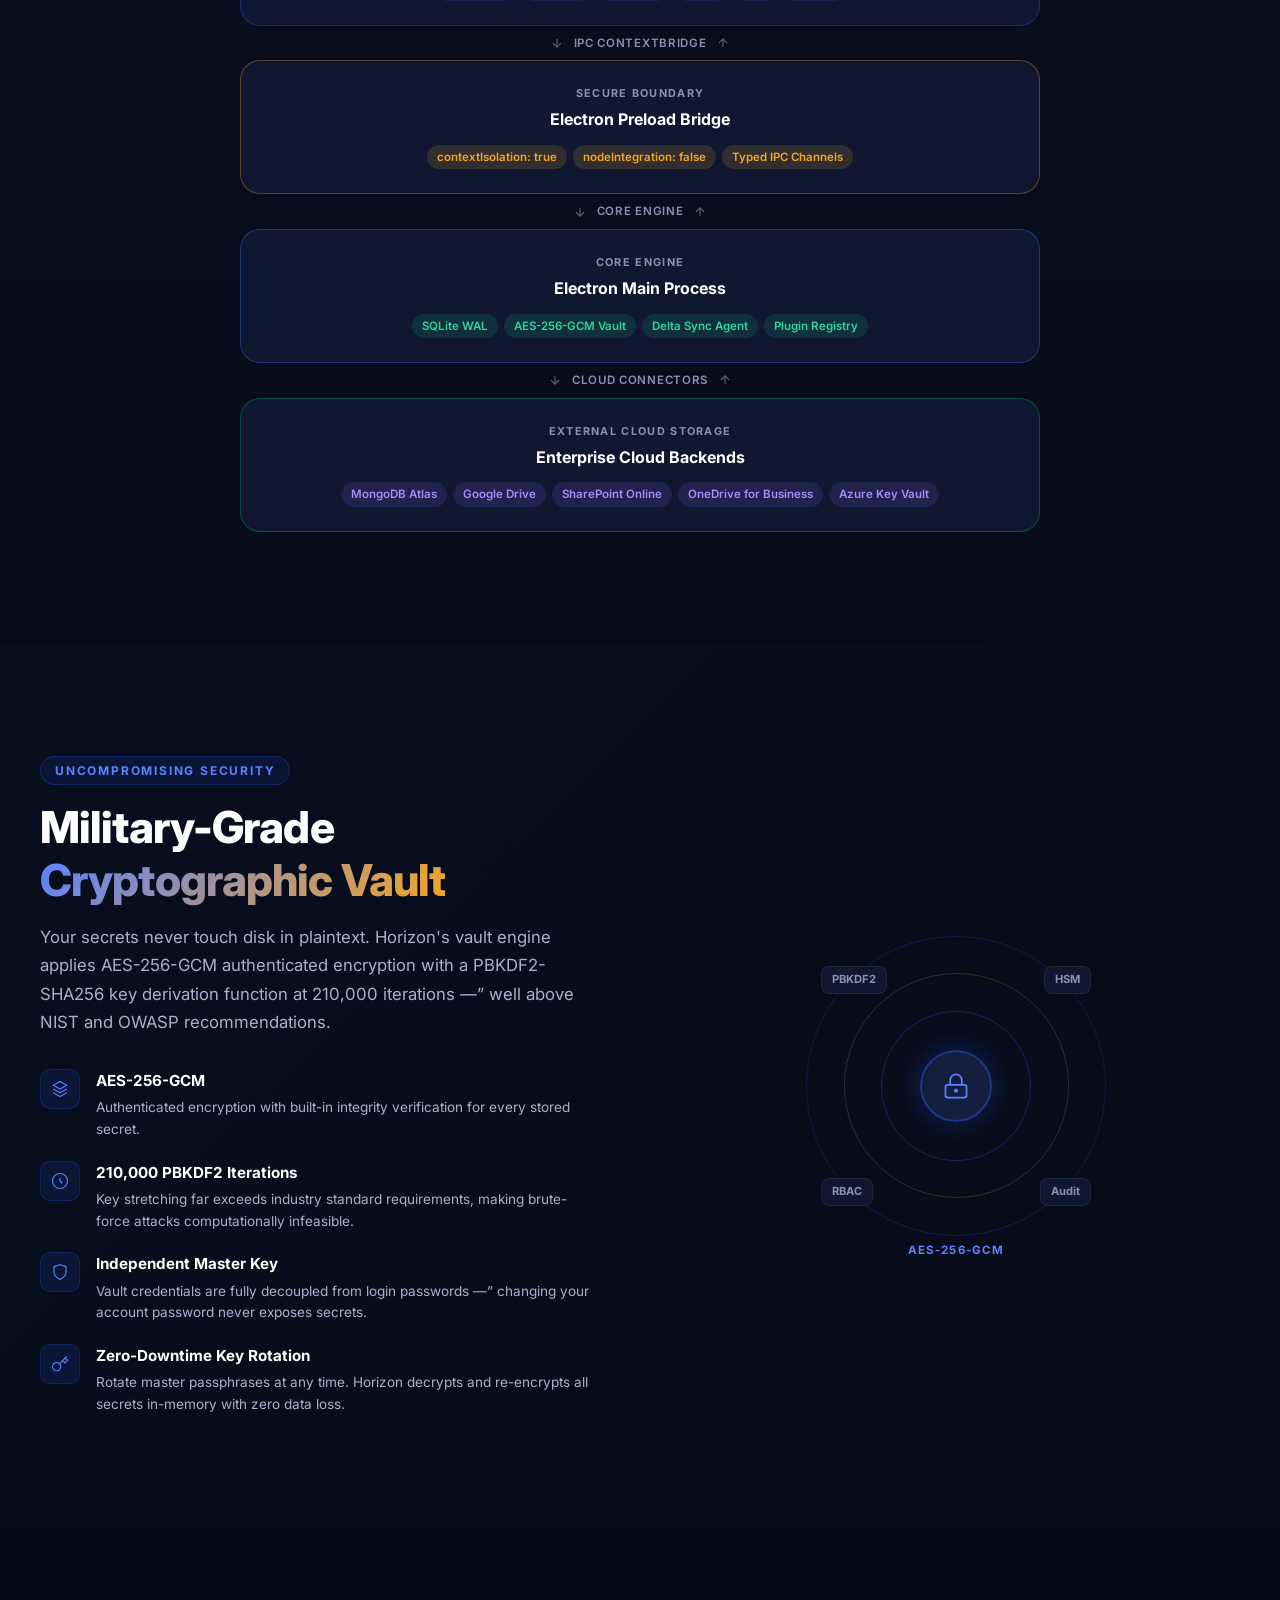
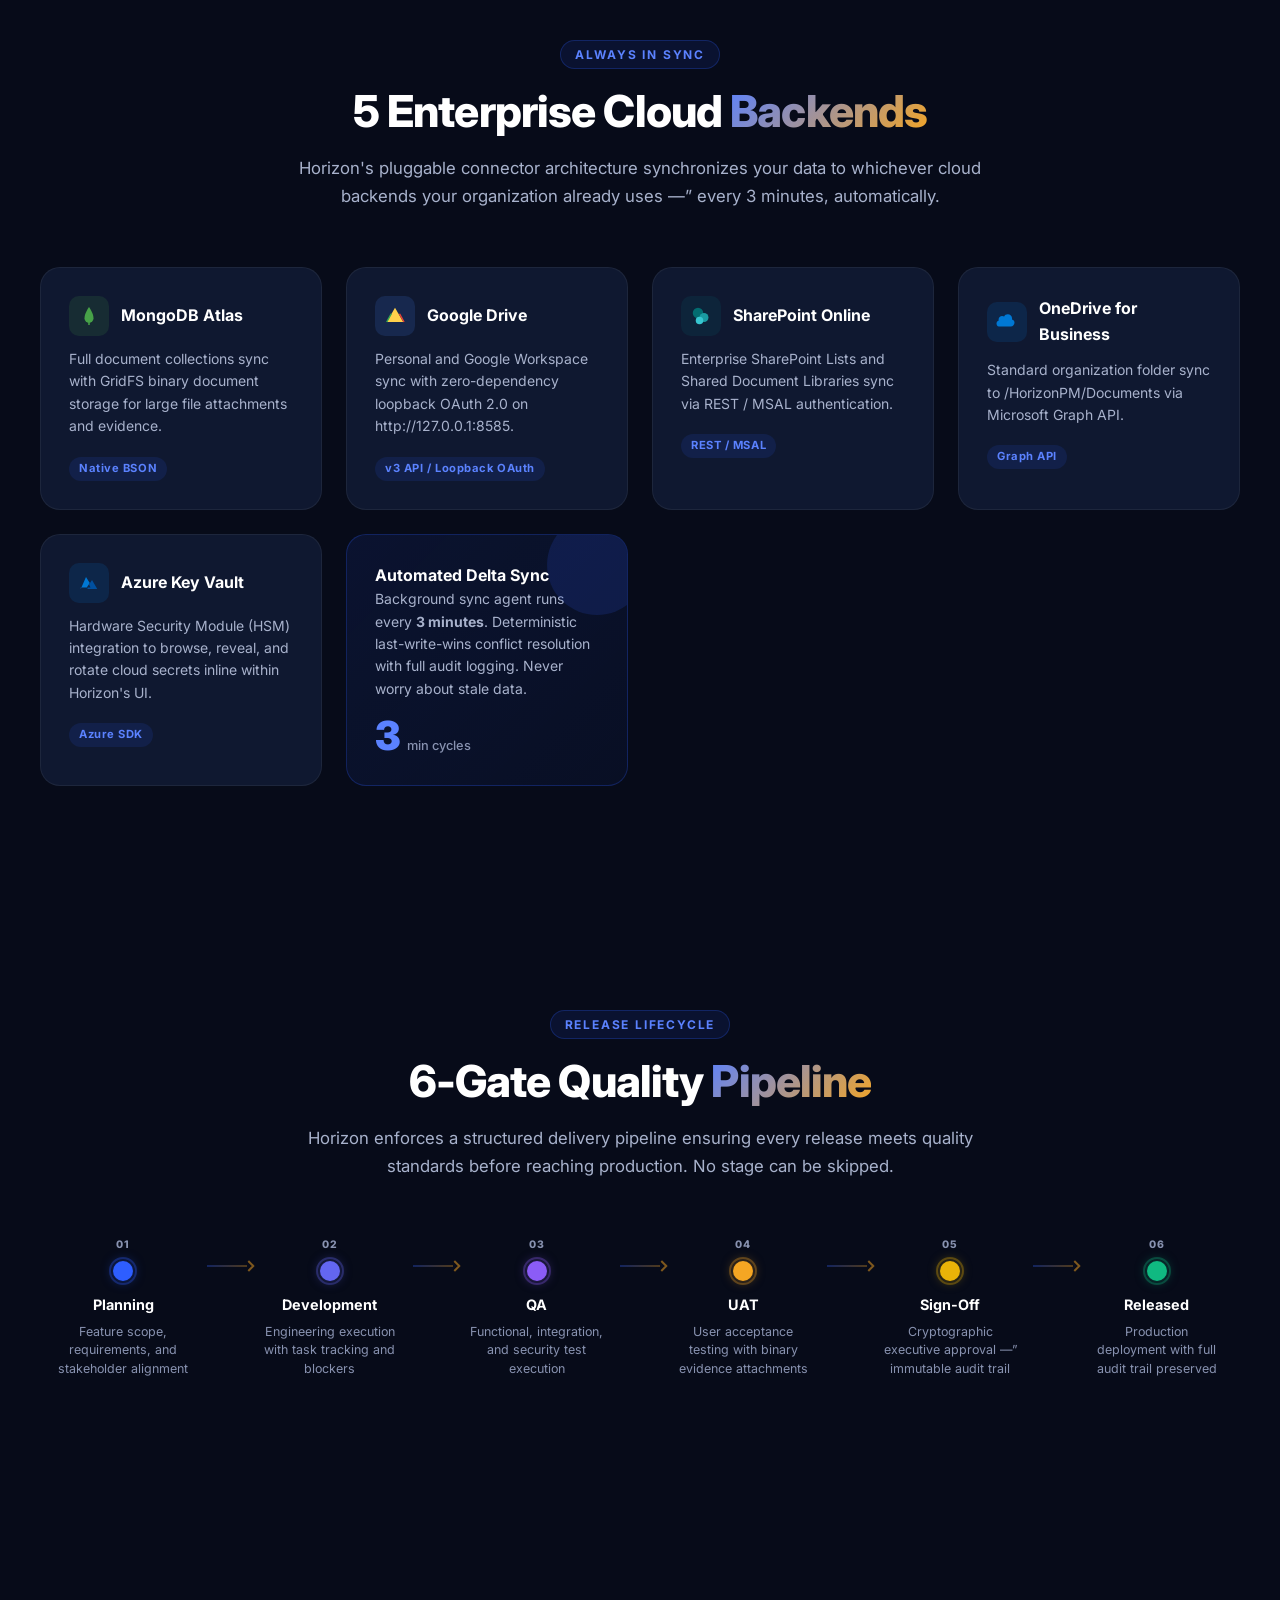
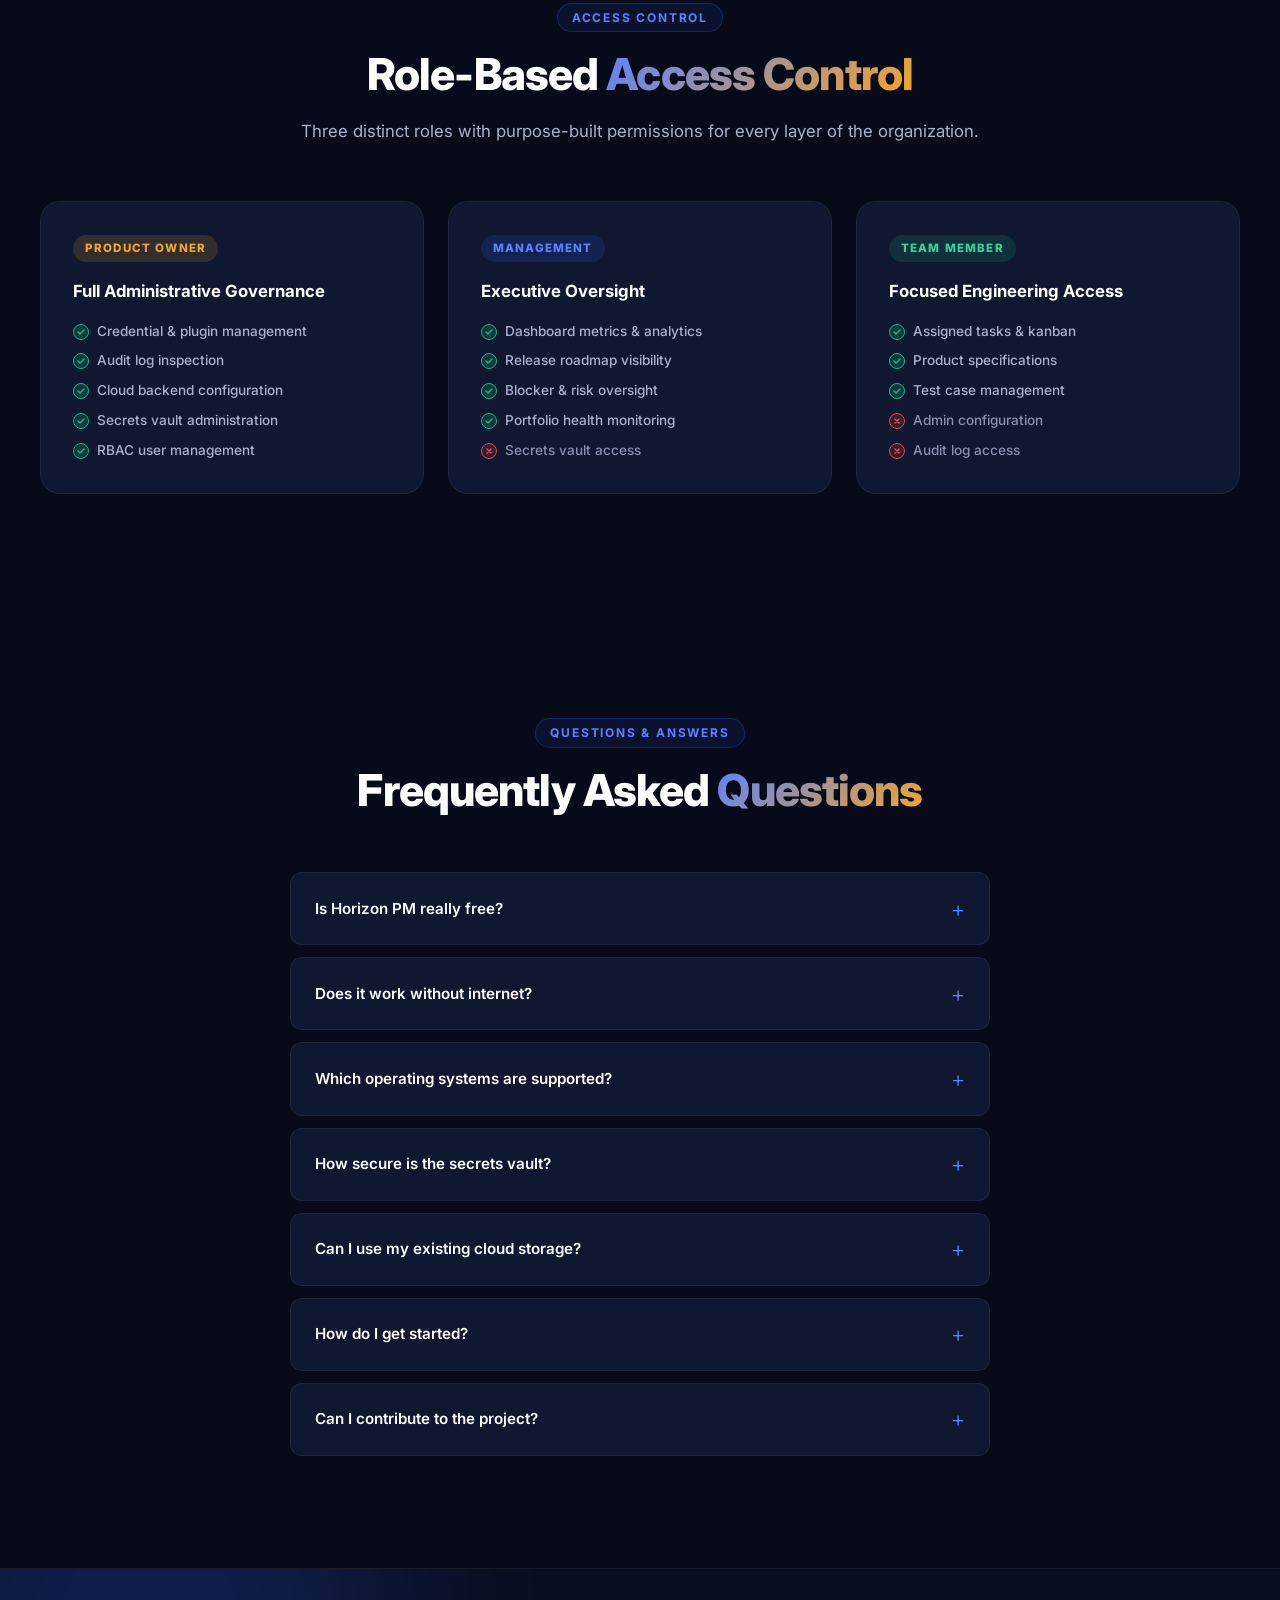
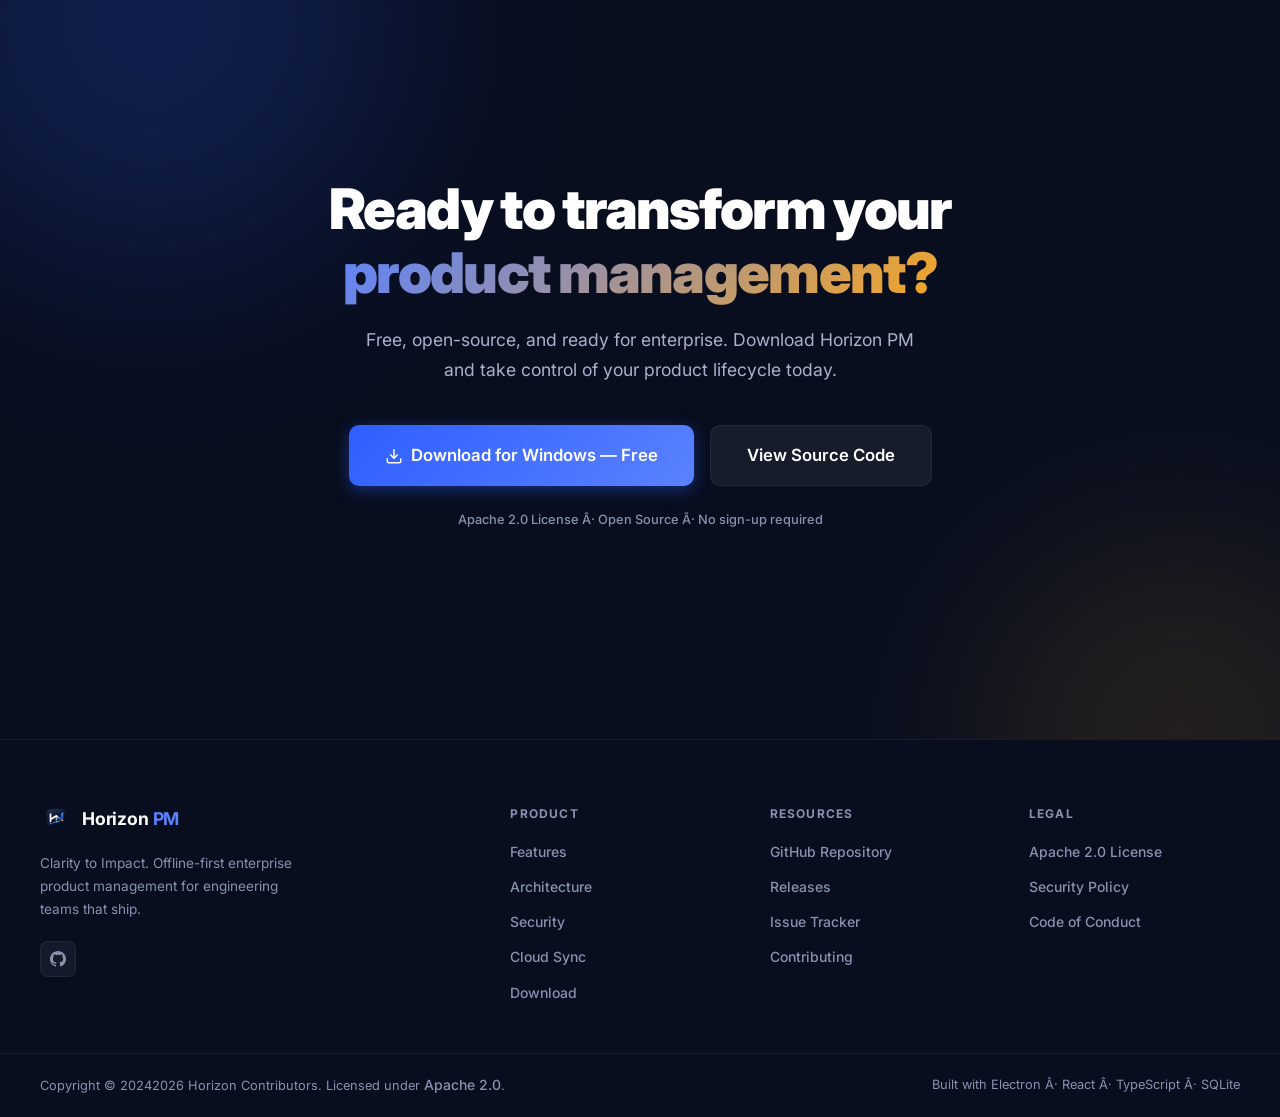
==== commit cb44a6c1: "fix: replace all raw em dashes with safe HTML entities (&mdash;) to prevent encoding corruption" ====
--- a/index.html
+++ b/index.html
@@ -6,7 +6,7 @@
 
   <!-- Primary SEO -->
   <title>Horizon PM | Product Management Platform</title>
-  <meta name="description" content="Horizon PM is an offline-first, cryptographic, multi-cloud product management platform for teams and individuals. Plan, track, release, and ship products with confidence — AES-256 vault, Kanban, UAT gates, and 5 cloud backends." />
+  <meta name="description" content="Horizon PM is an offline-first, cryptographic, multi-cloud product management platform for teams and individuals. Plan, track, release, and ship products with confidence &mdash; AES-256 vault, Kanban, UAT gates, and 5 cloud backends." />
   <meta name="keywords" content="product management platform, product manager tool, offline PM software, kanban board desktop app, UAT testing tool, cloud sync product management, AES-256 encrypted PM, Horizon PM, HorizonPM, agile product management, product owner software" />
   <meta name="author" content="HumanNai" />
   <meta name="robots" content="index, follow" />
@@ -182,7 +182,7 @@
             <span class="traffic traffic--yellow"></span>
             <span class="traffic traffic--green"></span>
           </div>
-          <span class="app-preview__title">Horizon PM - Dashboard</span>
+          <span class="app-preview__title">Horizon PM &mdash; Dashboard</span>
           <div class="app-preview__win-btns">
             <span></span><span></span><span></span>
           </div>
@@ -329,7 +329,7 @@
           Built for <span class="gradient-text">High-Performing Teams</span>
         </h2>
         <p class="section__sub">
-          Horizon PM delivers every tool a modern product organization needs —”
+          Horizon PM delivers every tool a modern product organization needs &mdash;”
           all in a single, offline-capable desktop application.
         </p>
       </div>
@@ -439,7 +439,7 @@
           Offline-First <span class="gradient-text">Architecture</span>
         </h2>
         <p class="section__sub">
-          A hardened, layered system ensuring complete operational continuity —” air-gapped networks,
+          A hardened, layered system ensuring complete operational continuity &mdash;” air-gapped networks,
           flights, or remote locations. Your data is always local first.
         </p>
       </div>
@@ -523,7 +523,7 @@
         <p class="section__sub">
           Your secrets never touch disk in plaintext. Horizon's vault engine applies
           AES-256-GCM authenticated encryption with a PBKDF2-SHA256 key derivation
-          function at 210,000 iterations —” well above NIST and OWASP recommendations.
+          function at 210,000 iterations &mdash;” well above NIST and OWASP recommendations.
         </p>
 
         <div class="security__pillars">
@@ -551,7 +551,7 @@
             </div>
             <div>
               <h3 class="security__pillar-title">Independent Master Key</h3>
-              <p class="security__pillar-desc">Vault credentials are fully decoupled from login passwords —” changing your account password never exposes secrets.</p>
+              <p class="security__pillar-desc">Vault credentials are fully decoupled from login passwords &mdash;” changing your account password never exposes secrets.</p>
             </div>
           </div>
           <div class="security__pillar">
@@ -596,7 +596,7 @@
         </h2>
         <p class="section__sub">
           Horizon's pluggable connector architecture synchronizes your data to whichever
-          cloud backends your organization already uses —” every 3 minutes, automatically.
+          cloud backends your organization already uses &mdash;” every 3 minutes, automatically.
         </p>
       </div>
 
@@ -719,7 +719,7 @@
           <div class="pipeline__stage-num">05</div>
           <div class="pipeline__stage-dot pipeline__stage-dot--yellow"></div>
           <h3 class="pipeline__stage-title">Sign-Off</h3>
-          <p class="pipeline__stage-desc">Cryptographic executive approval —” immutable audit trail</p>
+          <p class="pipeline__stage-desc">Cryptographic executive approval &mdash;” immutable audit trail</p>
         </div>
         <div class="pipeline__connector" aria-hidden="true"></div>
         <div class="pipeline__stage" role="listitem">
@@ -804,11 +804,11 @@
         </details>
         <details class="faq__item" role="listitem">
           <summary class="faq__q">Which operating systems are supported?</summary>
-          <div class="faq__a">Currently, Horizon PM officially ships for Windows (64-bit). The application is built with Electron and could theoretically run on macOS and Linux —” community contributions for those platforms are welcome.</div>
+          <div class="faq__a">Currently, Horizon PM officially ships for Windows (64-bit). The application is built with Electron and could theoretically run on macOS and Linux &mdash;” community contributions for those platforms are welcome.</div>
         </details>
         <details class="faq__item" role="listitem">
           <summary class="faq__q">How secure is the secrets vault?</summary>
-          <div class="faq__a">The vault uses AES-256-GCM authenticated encryption with PBKDF2-SHA256 key derivation at 210,000 iterations —” significantly exceeding NIST SP 800-132 and OWASP recommendations. Plaintext secrets never touch disk.</div>
+          <div class="faq__a">The vault uses AES-256-GCM authenticated encryption with PBKDF2-SHA256 key derivation at 210,000 iterations &mdash;” significantly exceeding NIST SP 800-132 and OWASP recommendations. Plaintext secrets never touch disk.</div>
         </details>
         <details class="faq__item" role="listitem">
           <summary class="faq__q">Can I use my existing cloud storage?</summary>
@@ -840,7 +840,7 @@
       <div class="cta__actions">
         <a href="https://github.com/HumanNai/Horizon/releases" target="_blank" rel="noopener noreferrer" class="btn btn--primary btn--xl">
           <svg class="btn__icon" viewBox="0 0 24 24" fill="none" stroke="currentColor" stroke-width="2" aria-hidden="true"><path d="M21 15v4a2 2 0 0 1-2 2H5a2 2 0 0 1-2-2v-4"/><polyline points="7 10 12 15 17 10"/><line x1="12" y1="15" x2="12" y2="3"/></svg>
-          Download for Windows — Free
+          Download for Windows &mdash; Free
         </a>
         <a href="https://github.com/HumanNai/Horizon" target="_blank" rel="noopener noreferrer" class="btn btn--ghost btn--xl">
           View Source Code
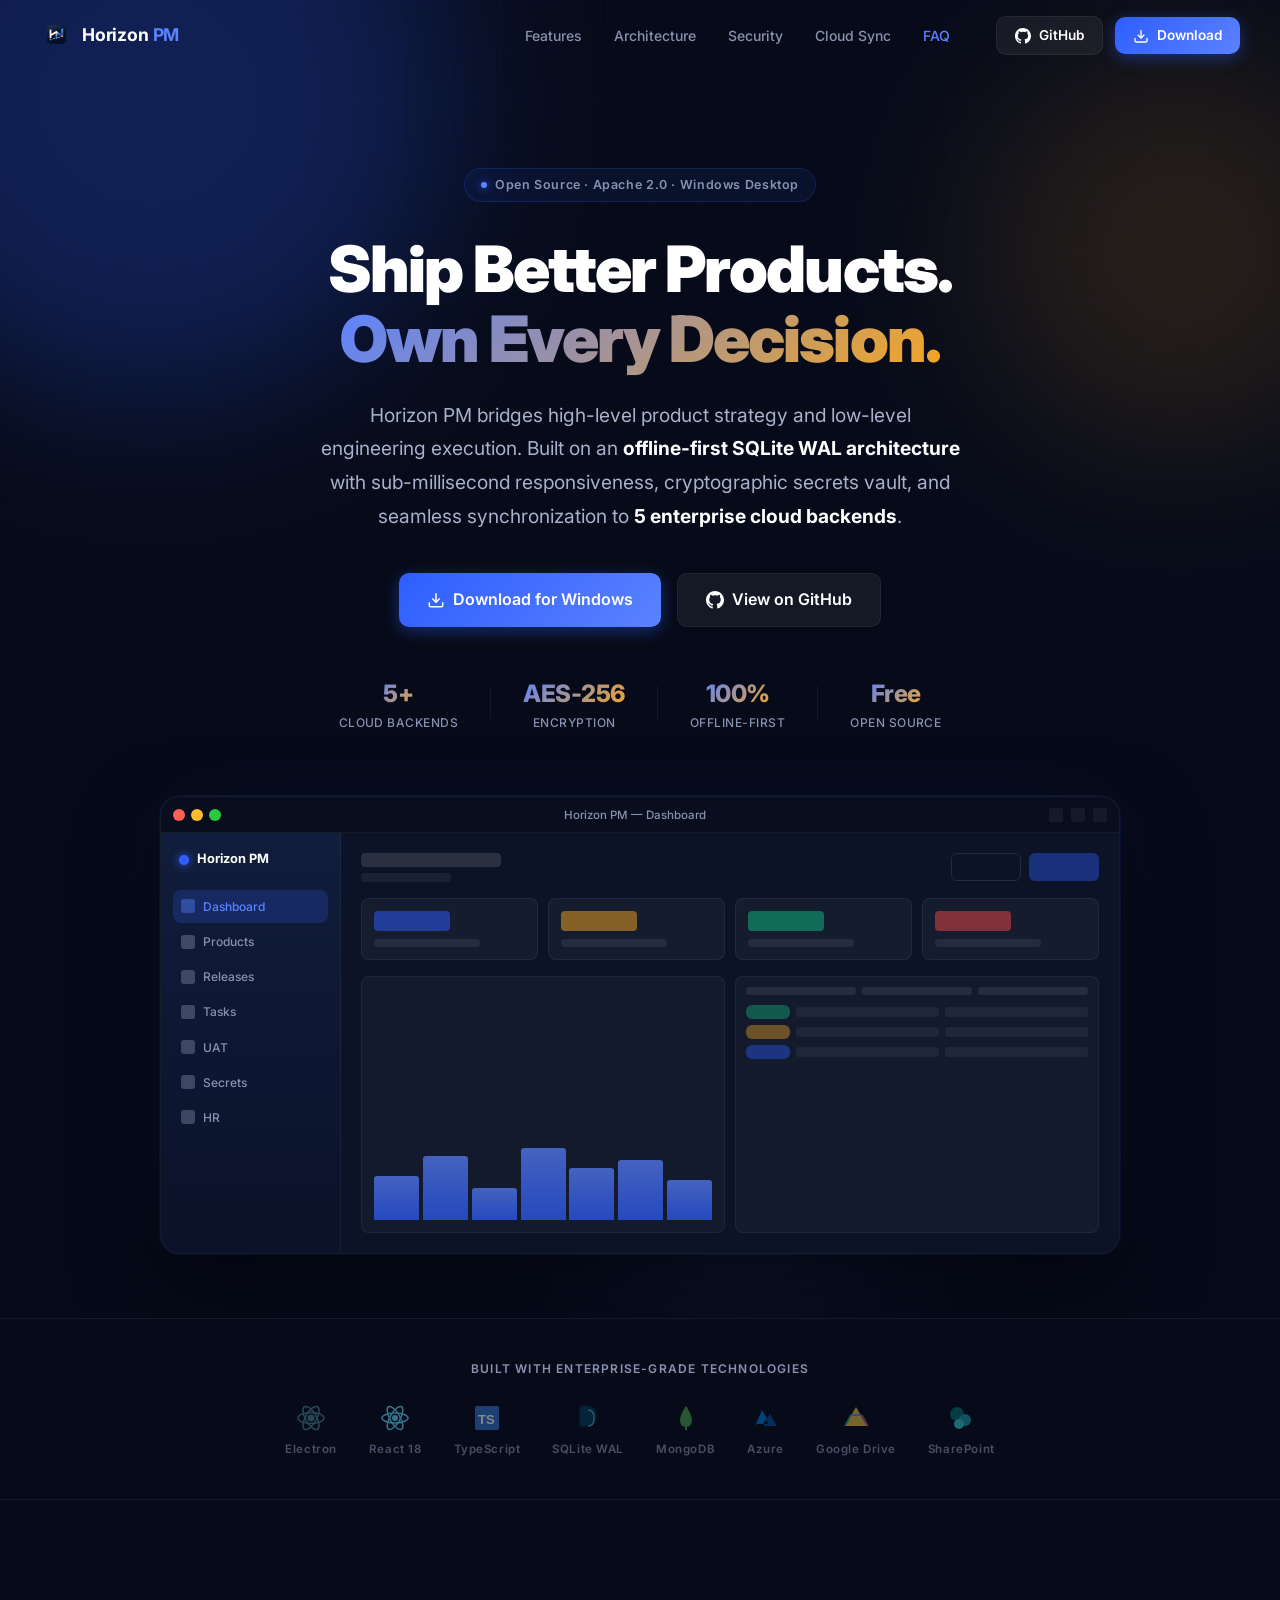
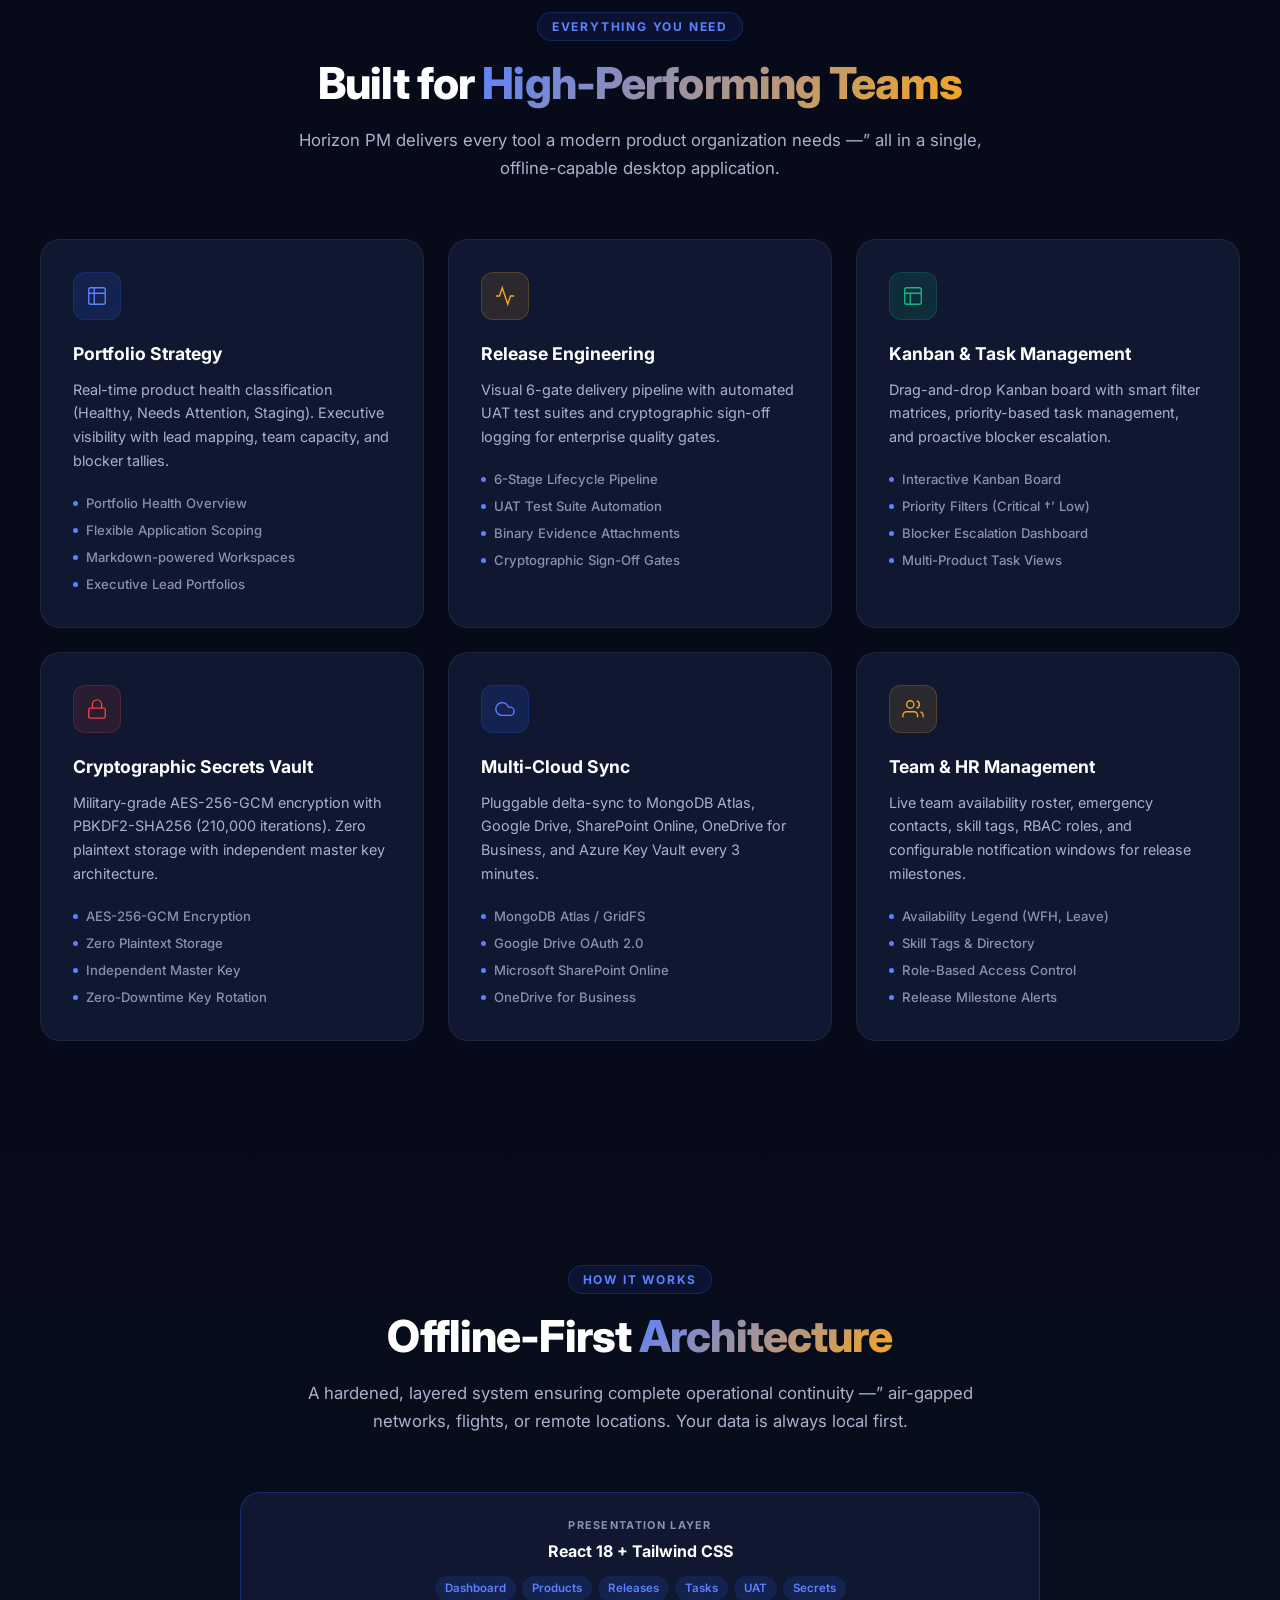
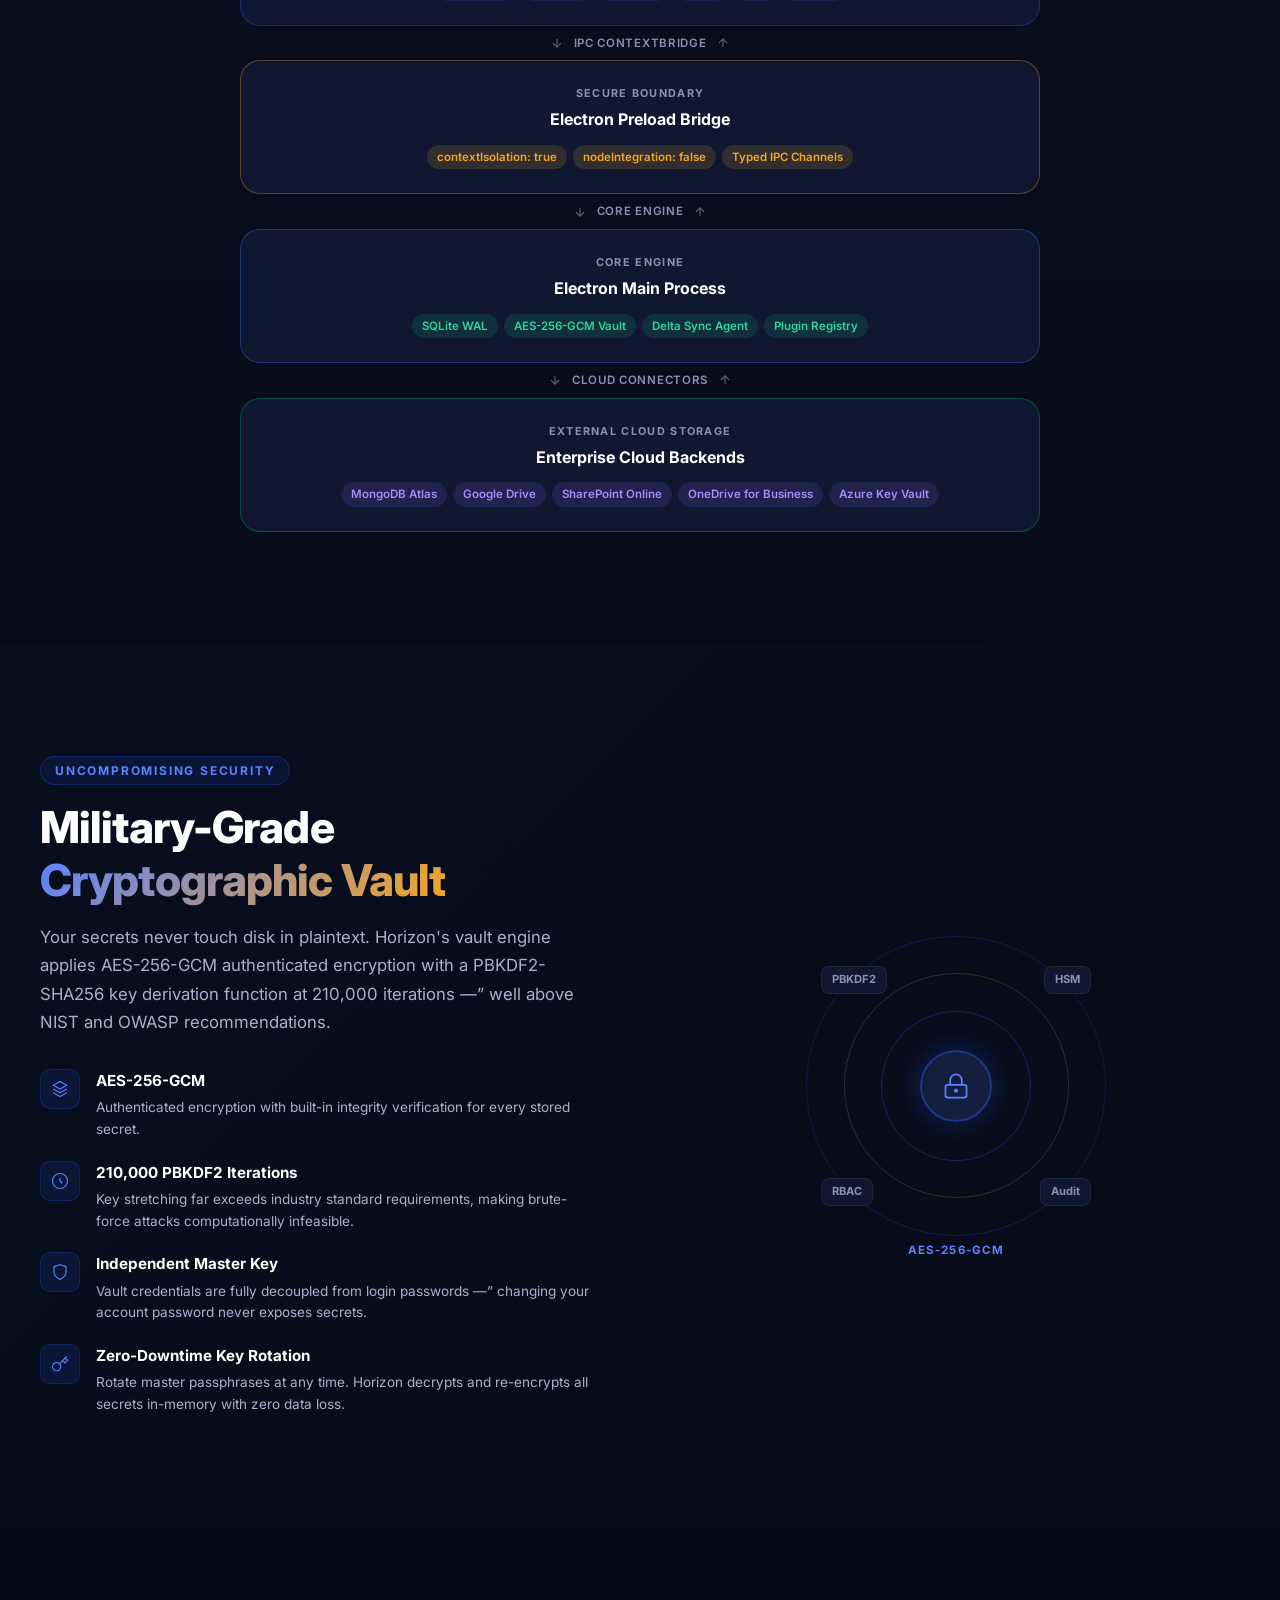
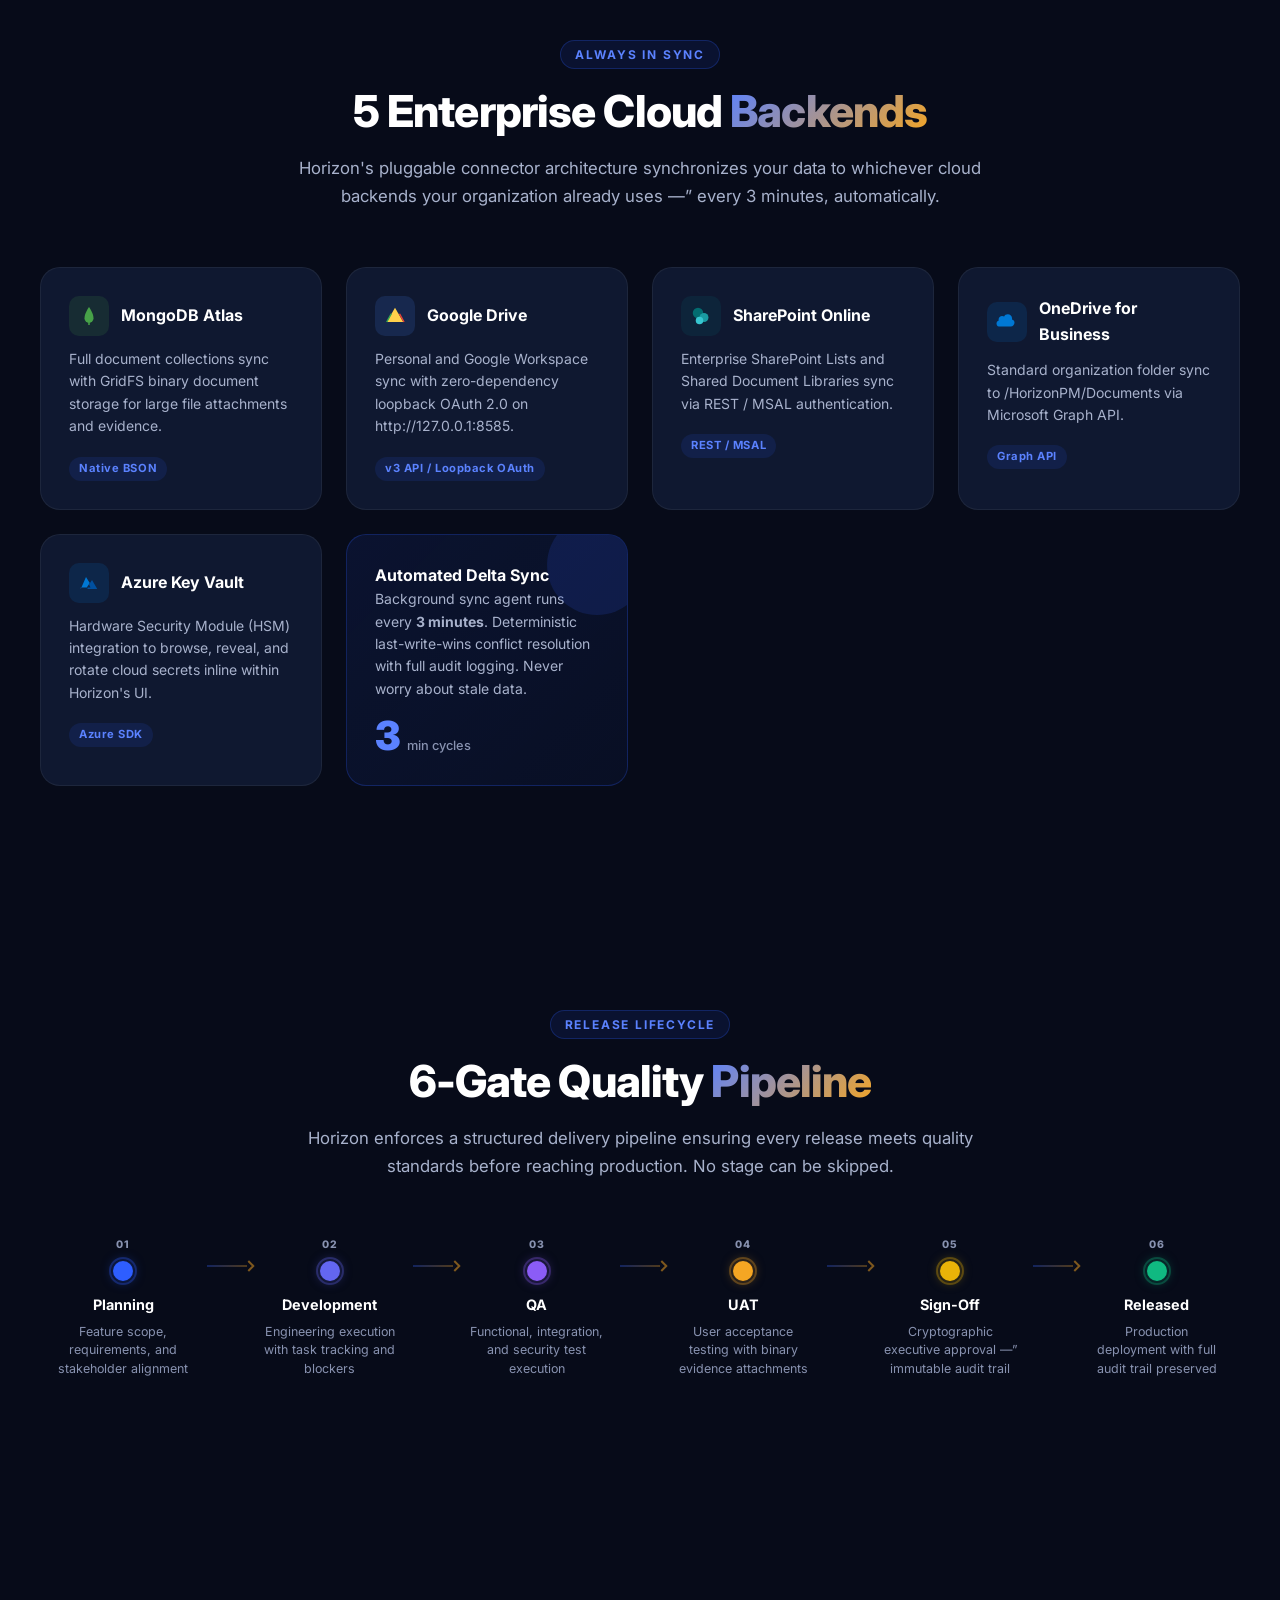
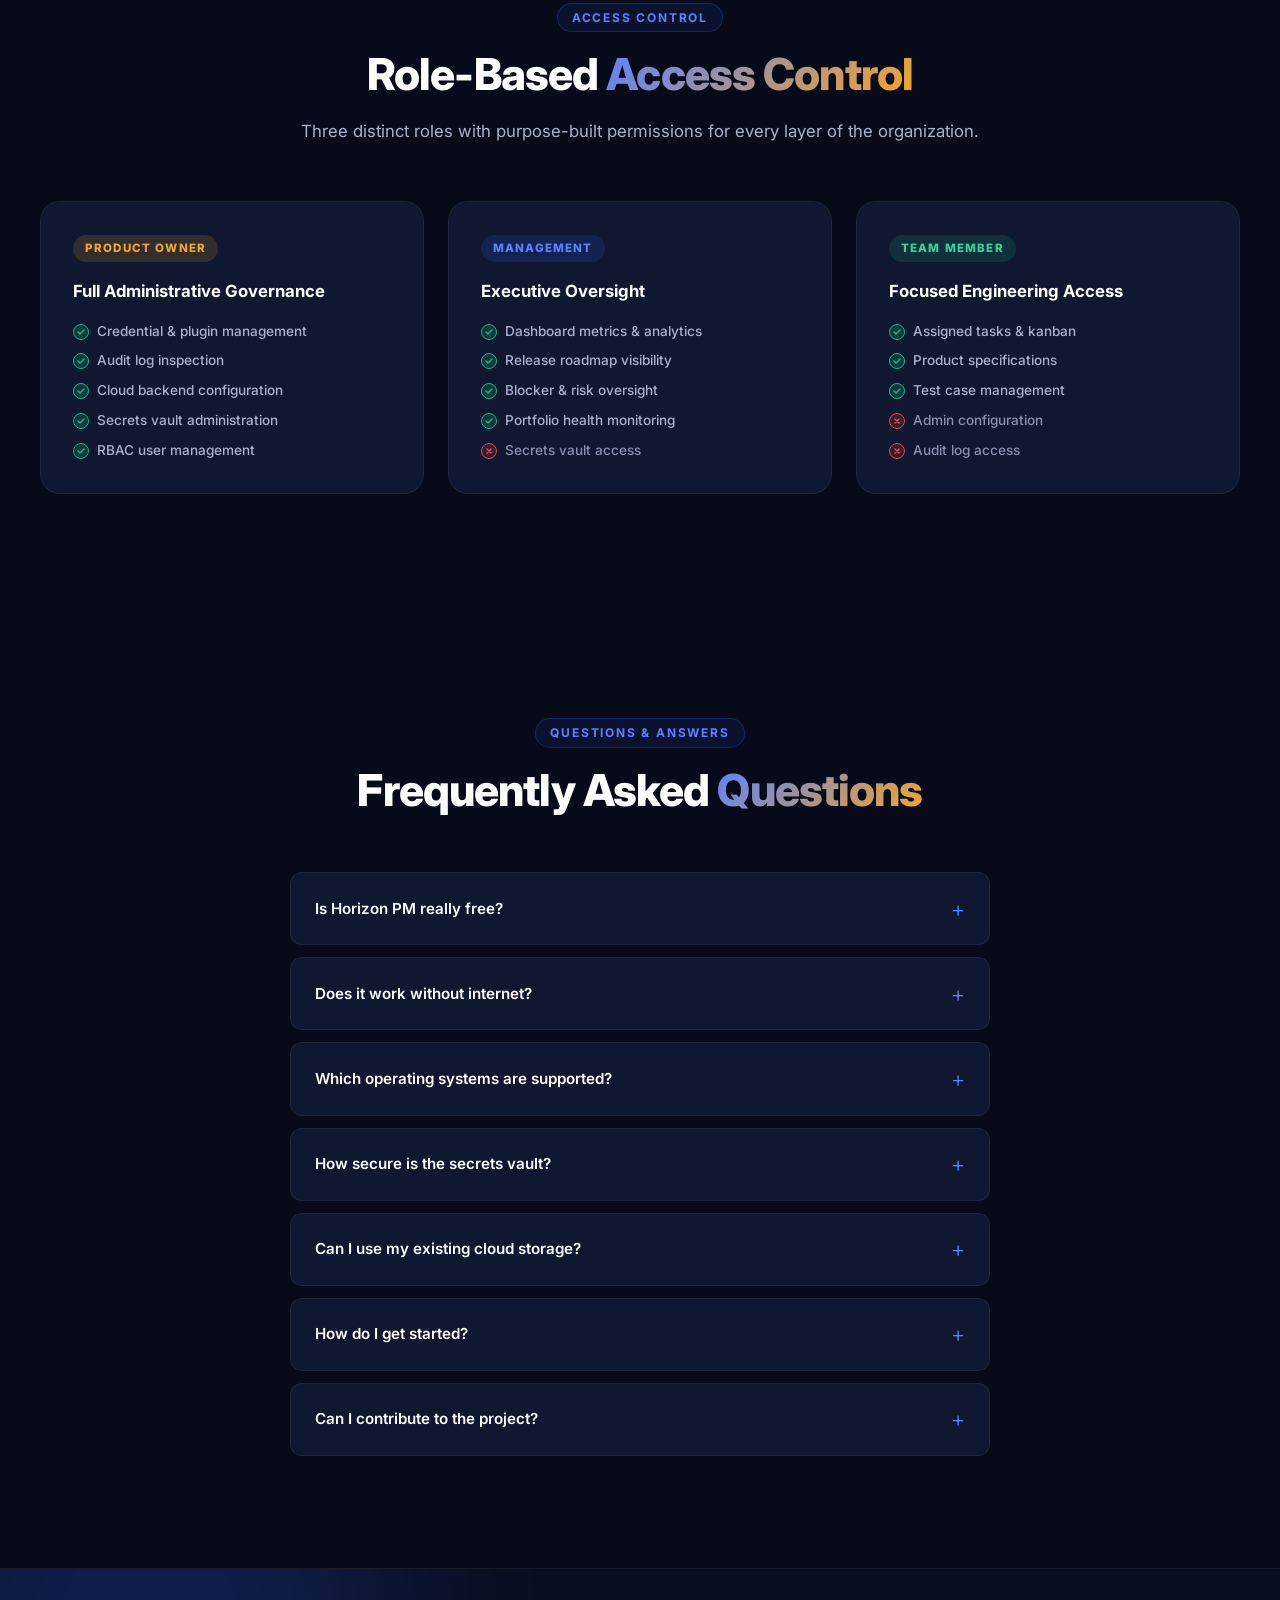
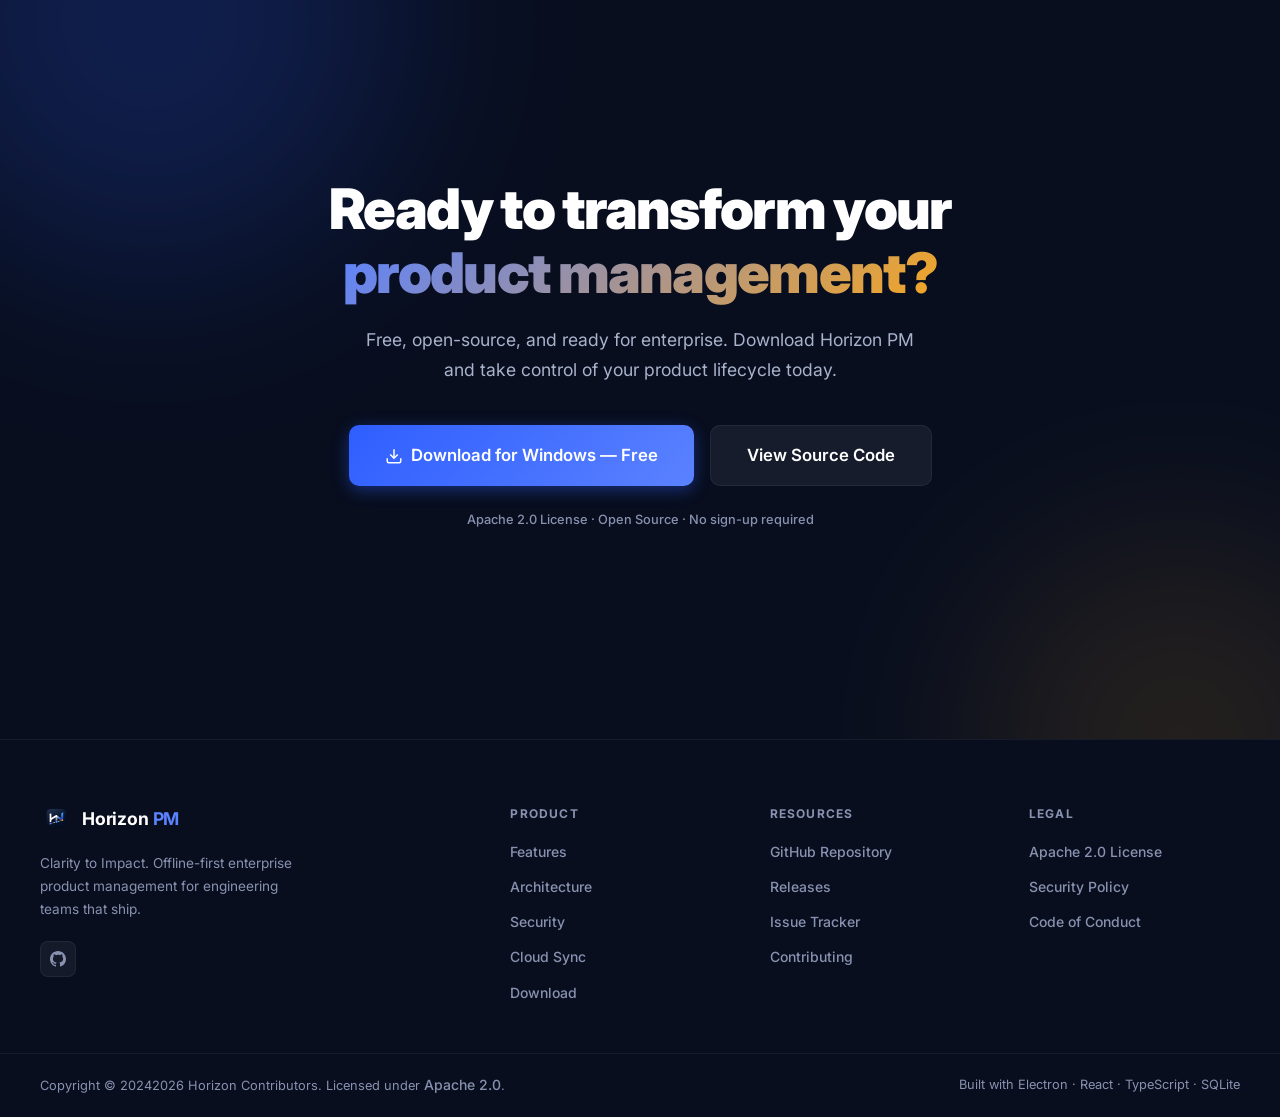
==== commit 234d6b82: "fix: replace corrupted Â· middle dots with &middot; HTML entity" ====
--- a/index.html
+++ b/index.html
@@ -65,7 +65,7 @@
 </head>
 <body>
 
-  <!-- â•â•â•â•â•â•â•â•â•â•â•â•â•â•â•â•â•â•â•â•â•â•â•â•â•â•â•â•â•â•â•â•â•â•â• NAV â•â•â•â•â•â•â•â•â•â•â•â•â•â•â•â•â•â•â•â•â•â•â•â•â•â•â•â•â•â•â•â•â•â•â• -->
+  <!-- ••••••••••••••••••••••••••••••••••• NAV ••••••••••••••••••••••••••••••••••• -->
   <nav class="nav" id="nav" role="navigation" aria-label="Main navigation">
     <div class="nav__inner container">
       <a class="nav__logo" href="#" aria-label="Horizon PM Home">
@@ -112,7 +112,7 @@
 
   <main id="main-content">
 
-  <!-- â•â•â•â•â•â•â•â•â•â•â•â•â•â•â•â•â•â•â•â•â•â•â•â•â•â•â•â•â•â•â•â•â•â•â• HERO â•â•â•â•â•â•â•â•â•â•â•â•â•â•â•â•â•â•â•â•â•â•â•â•â•â•â•â•â•â•â•â•â•â• -->
+  <!-- ••••••••••••••••••••••••••••••••••• HERO •••••••••••••••••••••••••••••••••• -->
   <section class="hero" aria-labelledby="hero-heading">
     <div class="hero__bg-grid" aria-hidden="true"></div>
     <div class="hero__orbs" aria-hidden="true">
@@ -124,7 +124,7 @@
     <div class="container hero__inner">
       <div class="hero__badge reveal">
         <span class="hero__badge-dot"></span>
-        Open Source Â· Apache 2.0 Â· Windows Desktop
+        Open Source &middot; Apache 2.0 &middot; Windows Desktop
       </div>
 
       <h1 class="hero__heading reveal" id="hero-heading">
@@ -279,7 +279,7 @@
     </div>
   </section>
 
-  <!-- â•â•â•â•â•â•â•â•â•â•â•â•â•â•â•â•â•â•â•â•â•â•â•â•â•â•â•â•â•â•â• TRUSTED BY â•â•â•â•â•â•â•â•â•â•â•â•â•â•â•â•â•â•â•â•â•â•â•â•â•â•â•â•â•â•â•â• -->
+  <!-- ••••••••••••••••••••••••••••••• TRUSTED BY •••••••••••••••••••••••••••••••• -->
   <section class="trust-bar" aria-label="Built with">
     <div class="container">
       <p class="trust-bar__label">Built with enterprise-grade technologies</p>
@@ -320,7 +320,7 @@
     </div>
   </section>
 
-  <!-- â•â•â•â•â•â•â•â•â•â•â•â•â•â•â•â•â•â•â•â•â•â•â•â•â•â•â•â•â•â•â•â•â•â•â• FEATURES â•â•â•â•â•â•â•â•â•â•â•â•â•â•â•â•â•â•â•â•â•â•â•â•â•â•â•â•â•â• -->
+  <!-- ••••••••••••••••••••••••••••••••••• FEATURES •••••••••••••••••••••••••••••• -->
   <section class="section features" id="features" aria-labelledby="features-heading">
     <div class="container">
       <div class="section__header reveal">
@@ -375,7 +375,7 @@
           <p class="feature-card__desc">Drag-and-drop Kanban board with smart filter matrices, priority-based task management, and proactive blocker escalation.</p>
           <ul class="feature-card__list">
             <li>Interactive Kanban Board</li>
-            <li>Priority Filters (Critical â†’ Low)</li>
+            <li>Priority Filters (Critical †’ Low)</li>
             <li>Blocker Escalation Dashboard</li>
             <li>Multi-Product Task Views</li>
           </ul>
@@ -430,7 +430,7 @@
     </div>
   </section>
 
-  <!-- â•â•â•â•â•â•â•â•â•â•â•â•â•â•â•â•â•â•â•â•â•â•â•â•â•â•â•â•â•â•â• ARCHITECTURE â•â•â•â•â•â•â•â•â•â•â•â•â•â•â•â•â•â•â•â•â•â•â•â•â•â•â•â•â•â• -->
+  <!-- ••••••••••••••••••••••••••••••• ARCHITECTURE •••••••••••••••••••••••••••••• -->
   <section class="section arch" id="architecture" aria-labelledby="arch-heading">
     <div class="container">
       <div class="section__header reveal">
@@ -512,7 +512,7 @@
     </div>
   </section>
 
-  <!-- â•â•â•â•â•â•â•â•â•â•â•â•â•â•â•â•â•â•â•â•â•â•â•â•â•â•â•â•â•â•â•â• SECURITY â•â•â•â•â•â•â•â•â•â•â•â•â•â•â•â•â•â•â•â•â•â•â•â•â•â•â•â•â•â•â•â•â• -->
+  <!-- •••••••••••••••••••••••••••••••• SECURITY ••••••••••••••••••••••••••••••••• -->
   <section class="section security" id="security" aria-labelledby="security-heading">
     <div class="container security__inner">
       <div class="security__content reveal">
@@ -586,7 +586,7 @@
     </div>
   </section>
 
-  <!-- â•â•â•â•â•â•â•â•â•â•â•â•â•â•â•â•â•â•â•â•â•â•â•â•â•â•â•â•â•â• CLOUD SYNC â•â•â•â•â•â•â•â•â•â•â•â•â•â•â•â•â•â•â•â•â•â•â•â•â•â•â•â•â•â•â•â•â• -->
+  <!-- •••••••••••••••••••••••••••••• CLOUD SYNC ••••••••••••••••••••••••••••••••• -->
   <section class="section cloud" id="cloud" aria-labelledby="cloud-heading">
     <div class="container">
       <div class="section__header reveal">
@@ -672,7 +672,7 @@
     </div>
   </section>
 
-  <!-- â•â•â•â•â•â•â•â•â•â•â•â•â•â•â•â•â•â•â•â•â•â•â•â•â•â•â•â•â•â• PIPELINE â•â•â•â•â•â•â•â•â•â•â•â•â•â•â•â•â•â•â•â•â•â•â•â•â•â•â•â•â•â•â•â•â•â•â• -->
+  <!-- •••••••••••••••••••••••••••••• PIPELINE ••••••••••••••••••••••••••••••••••• -->
   <section class="section pipeline" aria-labelledby="pipeline-heading">
     <div class="container">
       <div class="section__header reveal">
@@ -732,7 +732,7 @@
     </div>
   </section>
 
-  <!-- â•â•â•â•â•â•â•â•â•â•â•â•â•â•â•â•â•â•â•â•â•â•â•â•â•â•â•â•â•â•â•â• RBAC â•â•â•â•â•â•â•â•â•â•â•â•â•â•â•â•â•â•â•â•â•â•â•â•â•â•â•â•â•â•â•â•â•â•â•â• -->
+  <!-- •••••••••••••••••••••••••••••••• RBAC •••••••••••••••••••••••••••••••••••• -->
   <section class="section roles" aria-labelledby="roles-heading">
     <div class="container">
       <div class="section__header reveal">
@@ -783,7 +783,7 @@
     </div>
   </section>
 
-  <!-- â•â•â•â•â•â•â•â•â•â•â•â•â•â•â•â•â•â•â•â•â•â•â•â•â•â•â•â•â•â•â•â•â•â• FAQ â•â•â•â•â•â•â•â•â•â•â•â•â•â•â•â•â•â•â•â•â•â•â•â•â•â•â•â•â•â•â•â•â•â•â•â• -->
+  <!-- •••••••••••••••••••••••••••••••••• FAQ •••••••••••••••••••••••••••••••••••• -->
   <section class="section faq" id="faq" aria-labelledby="faq-heading">
     <div class="container faq__inner">
       <div class="section__header reveal">
@@ -826,7 +826,7 @@
     </div>
   </section>
 
-  <!-- â•â•â•â•â•â•â•â•â•â•â•â•â•â•â•â•â•â•â•â•â•â•â•â•â•â•â•â•â•â•â•â•â•â•â• CTA â•â•â•â•â•â•â•â•â•â•â•â•â•â•â•â•â•â•â•â•â•â•â•â•â•â•â•â•â•â•â•â•â•â•â• -->
+  <!-- ••••••••••••••••••••••••••••••••••• CTA ••••••••••••••••••••••••••••••••••• -->
   <section class="section cta" aria-labelledby="cta-heading">
     <div class="cta__bg" aria-hidden="true">
       <div class="cta__orb cta__orb--1"></div>
@@ -846,13 +846,13 @@
           View Source Code
         </a>
       </div>
-      <p class="cta__note">Apache 2.0 License Â· Open Source Â· No sign-up required</p>
+      <p class="cta__note">Apache 2.0 License &middot; Open Source &middot; No sign-up required</p>
     </div>
   </section>
 
   </main>
 
-  <!-- â•â•â•â•â•â•â•â•â•â•â•â•â•â•â•â•â•â•â•â•â•â•â•â•â•â•â•â•â•â•â•â•â•â•â• FOOTER â•â•â•â•â•â•â•â•â•â•â•â•â•â•â•â•â•â•â•â•â•â•â•â•â•â•â•â•â•â•â• -->
+  <!-- ••••••••••••••••••••••••••••••••••• FOOTER ••••••••••••••••••••••••••••••• -->
   <footer class="footer" role="contentinfo">
     <div class="container footer__inner">
       <div class="footer__brand">
@@ -902,7 +902,7 @@
     <div class="footer__bottom">
       <div class="container footer__bottom-inner">
         <p>Copyright &copy; 20242026 Horizon Contributors. Licensed under <a href="https://www.apache.org/licenses/LICENSE-2.0" target="_blank" rel="noopener noreferrer" class="footer__link">Apache 2.0</a>.</p>
-        <p>Built with Electron Â· React Â· TypeScript Â· SQLite</p>
+        <p>Built with Electron &middot; React &middot; TypeScript &middot; SQLite</p>
       </div>
     </div>
   </footer>
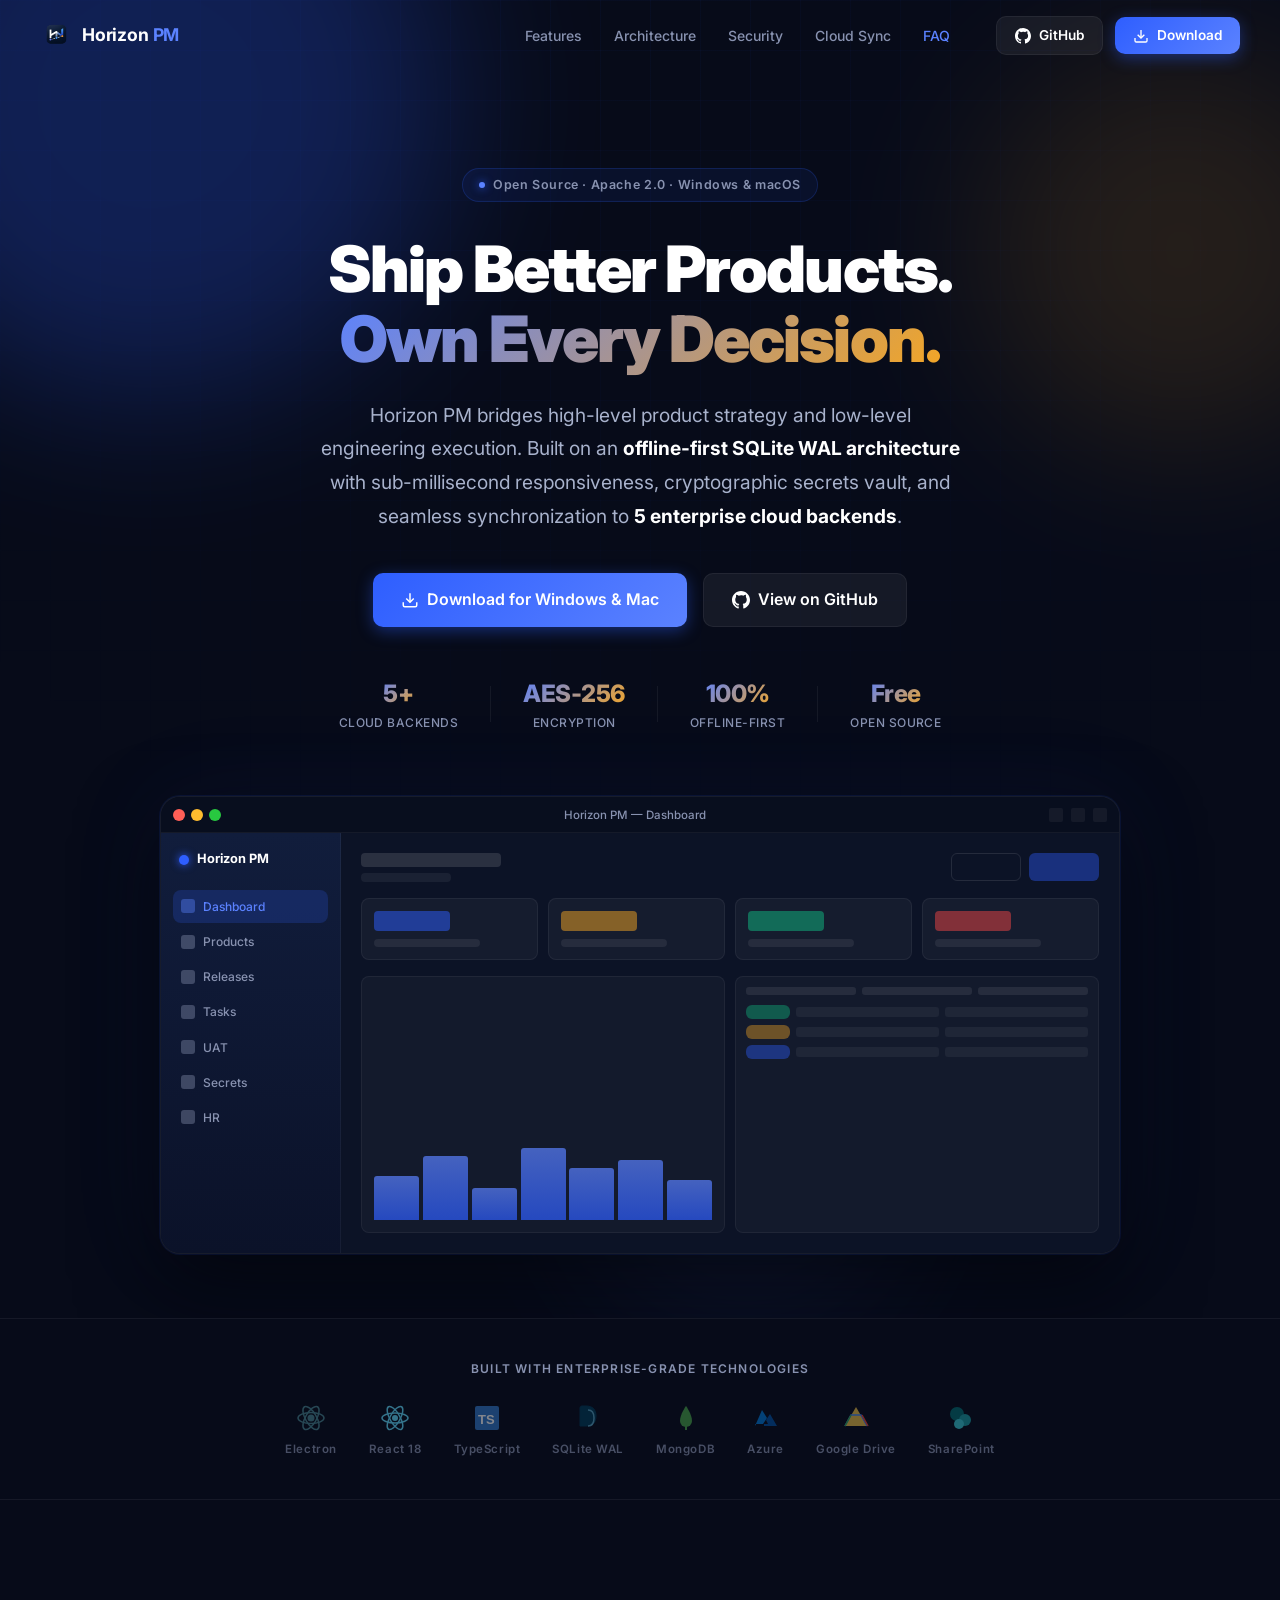
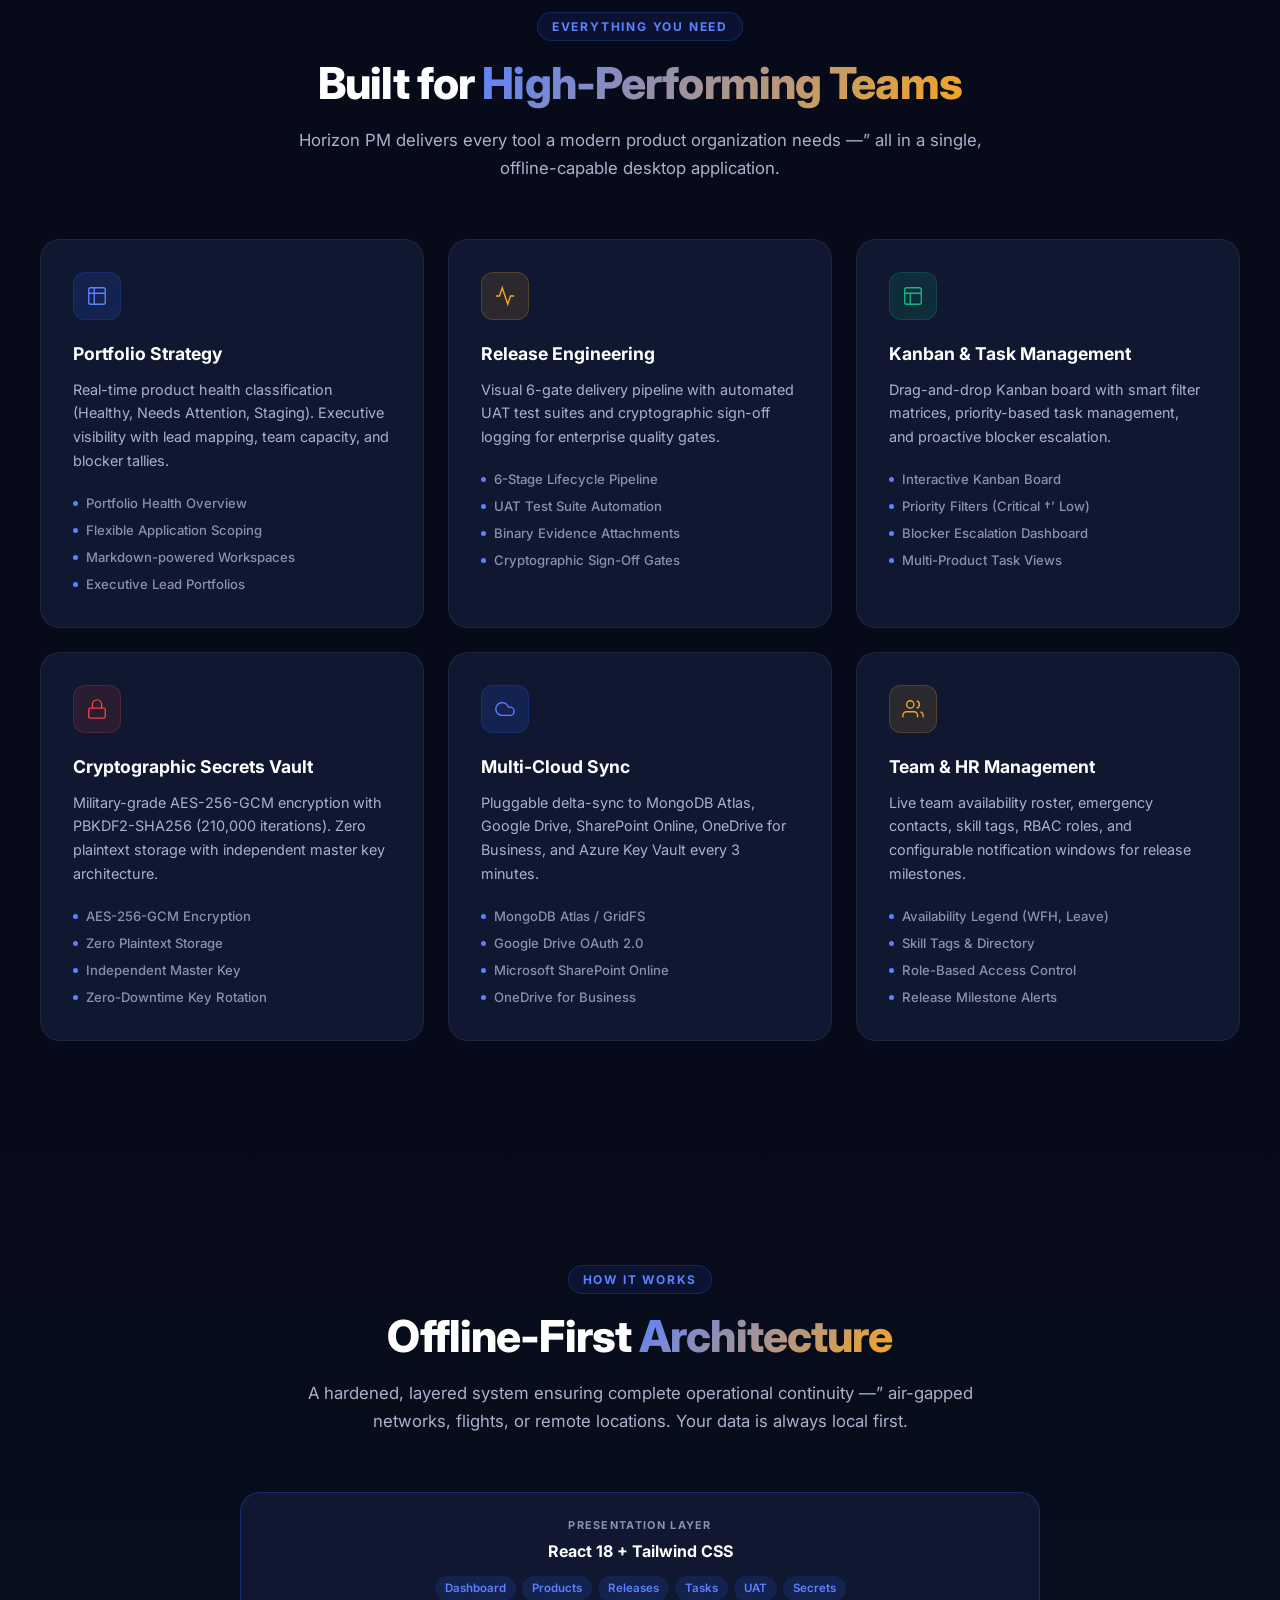
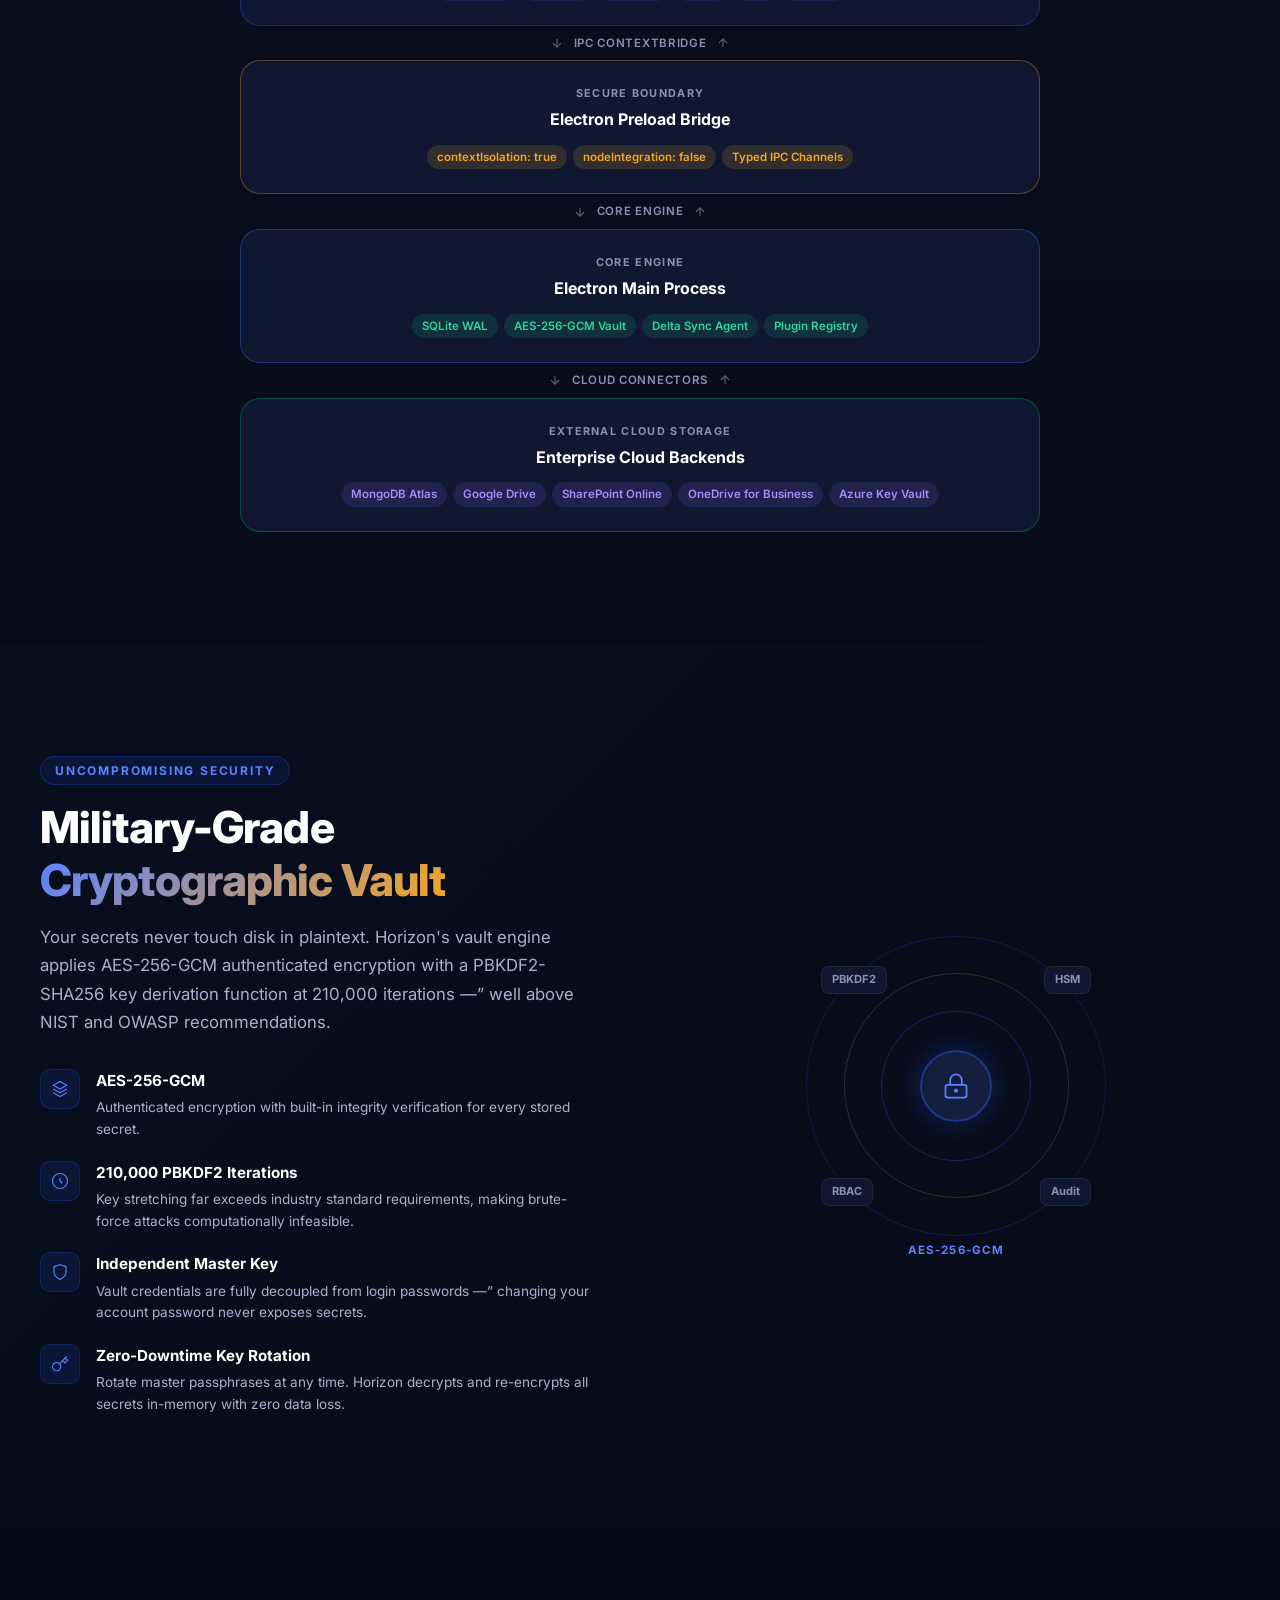
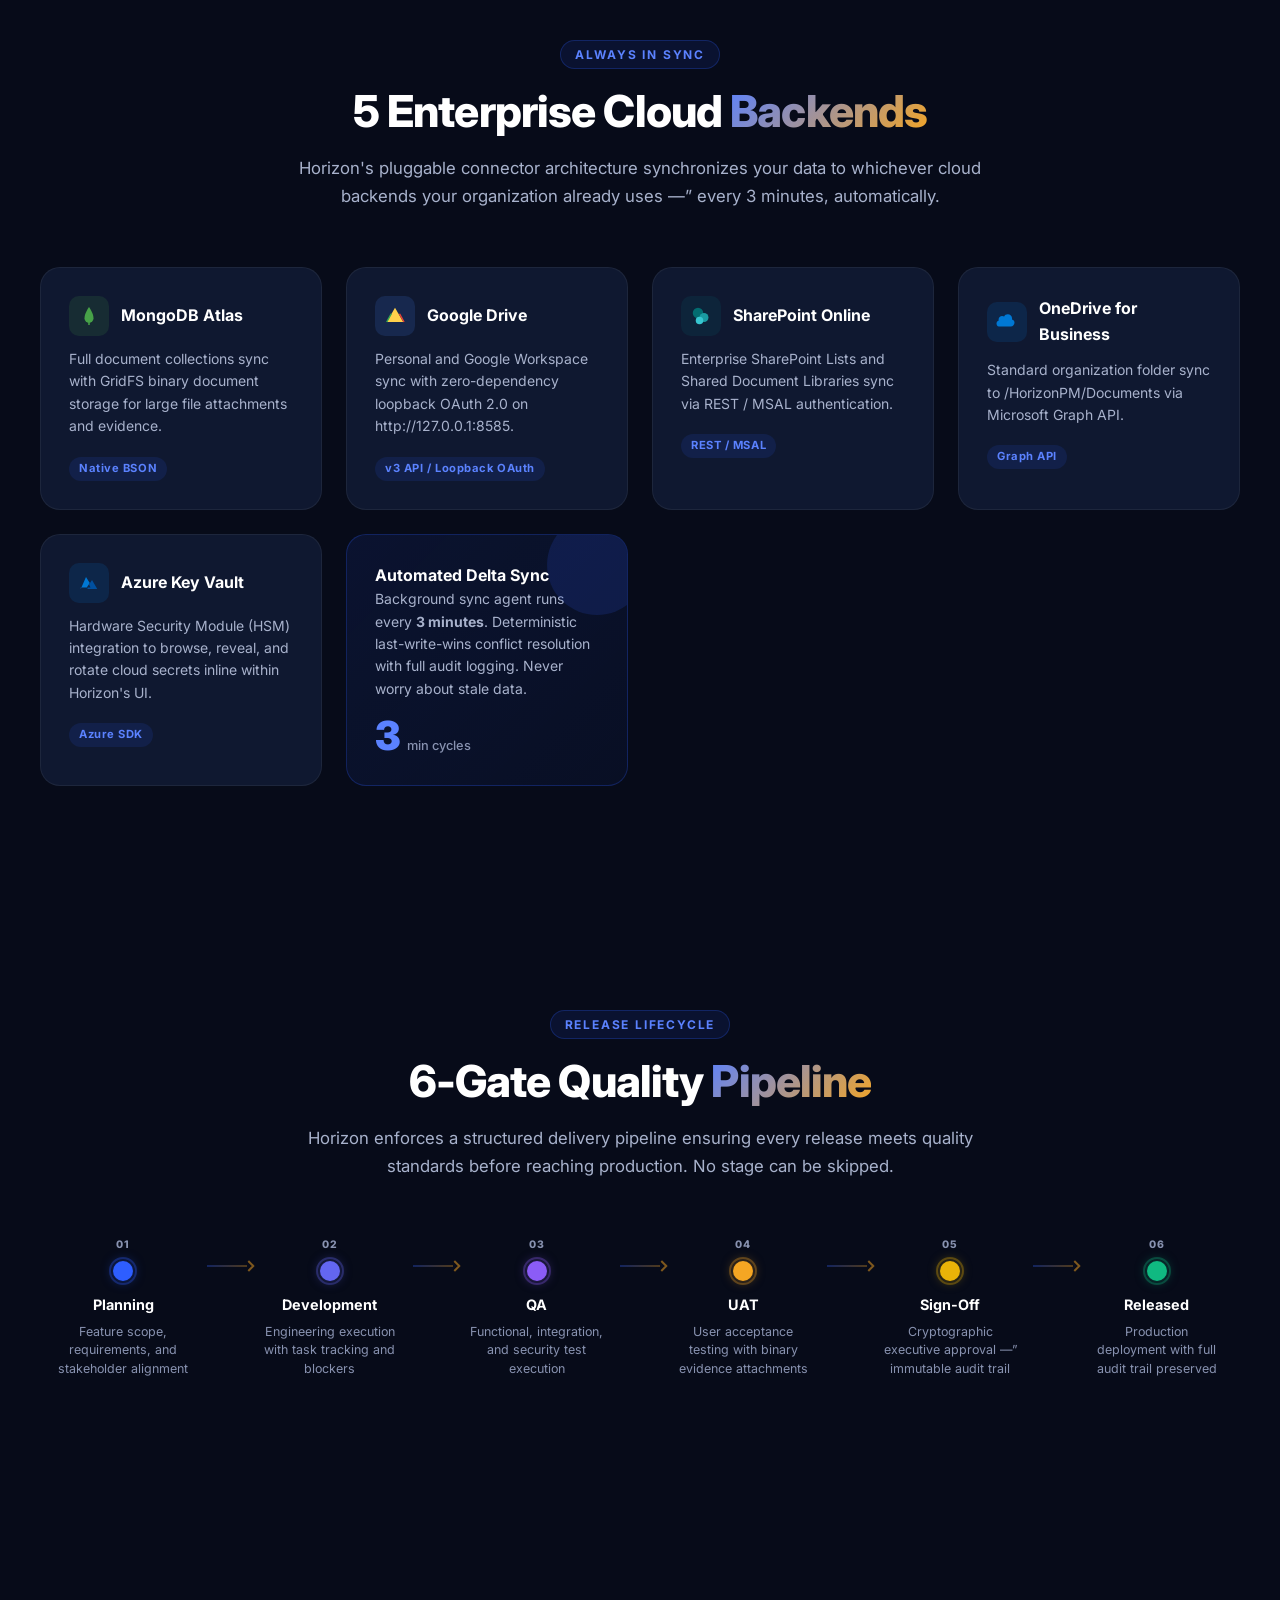
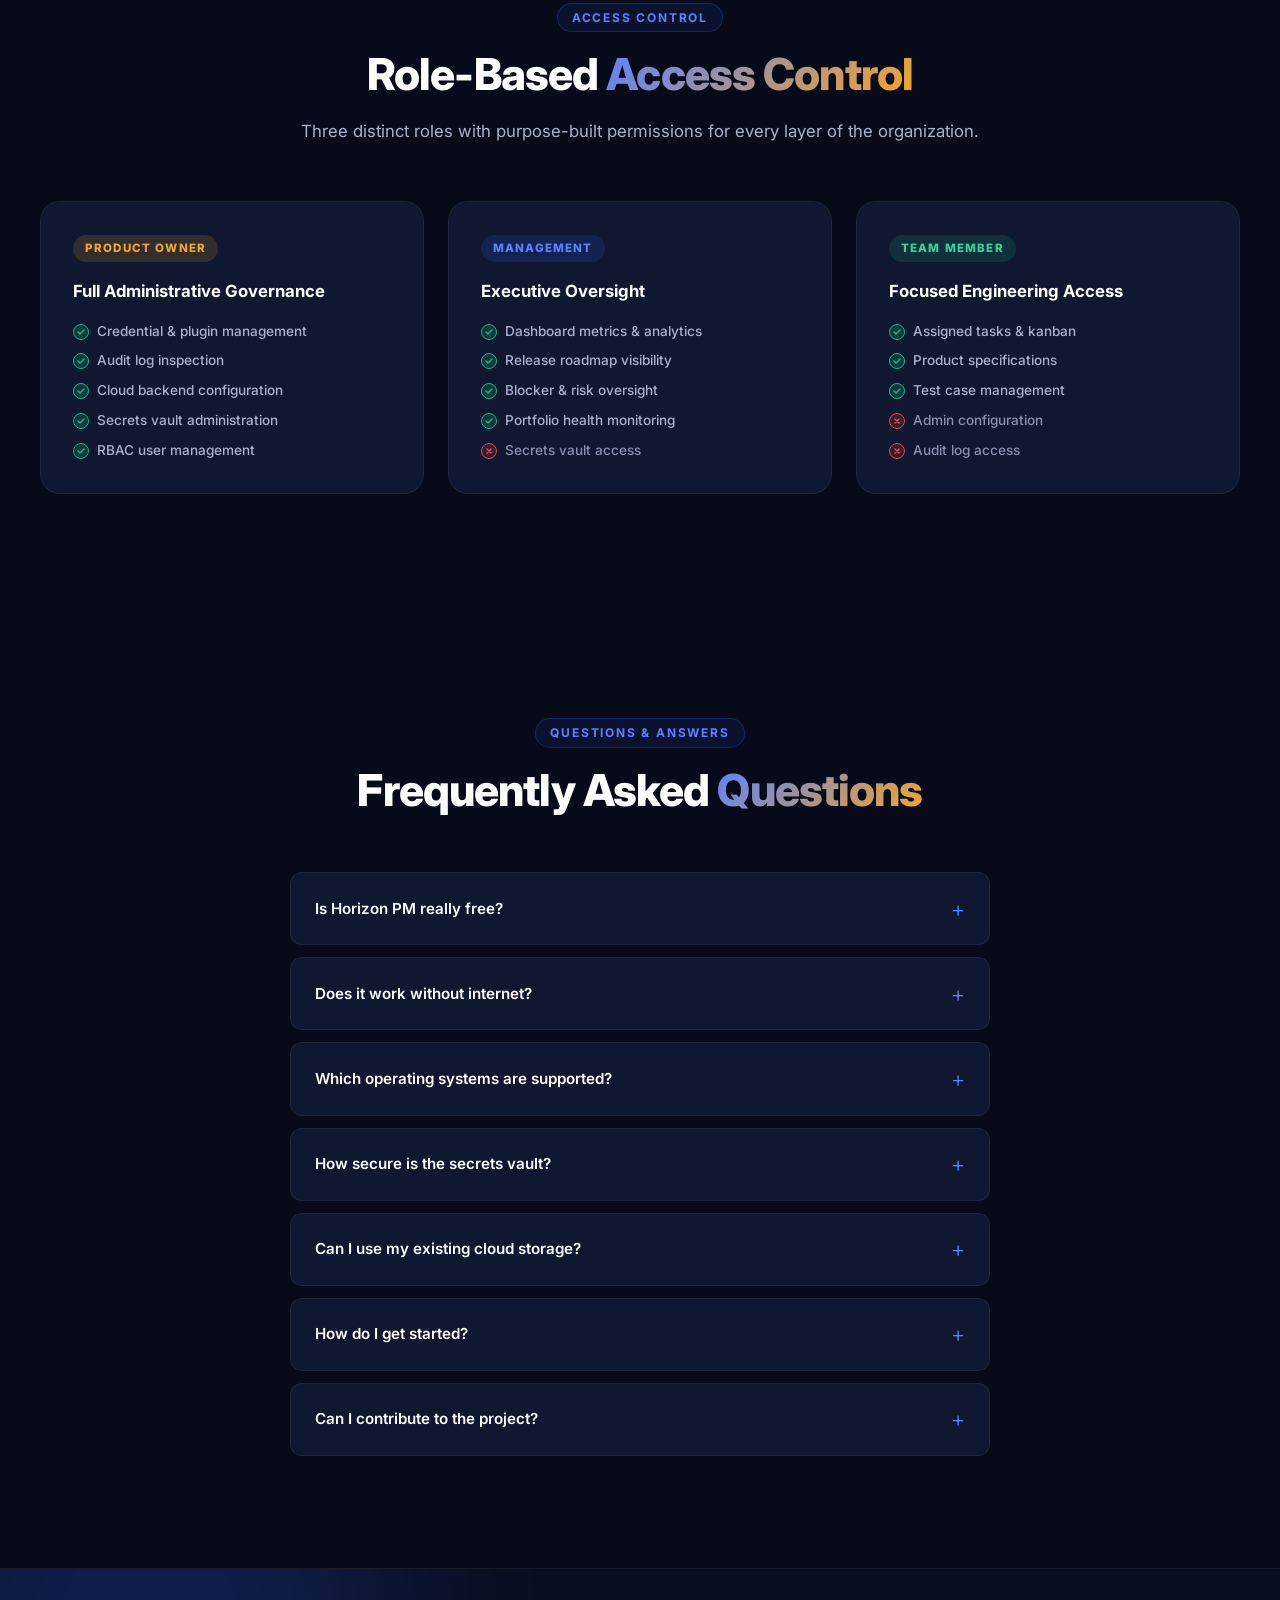
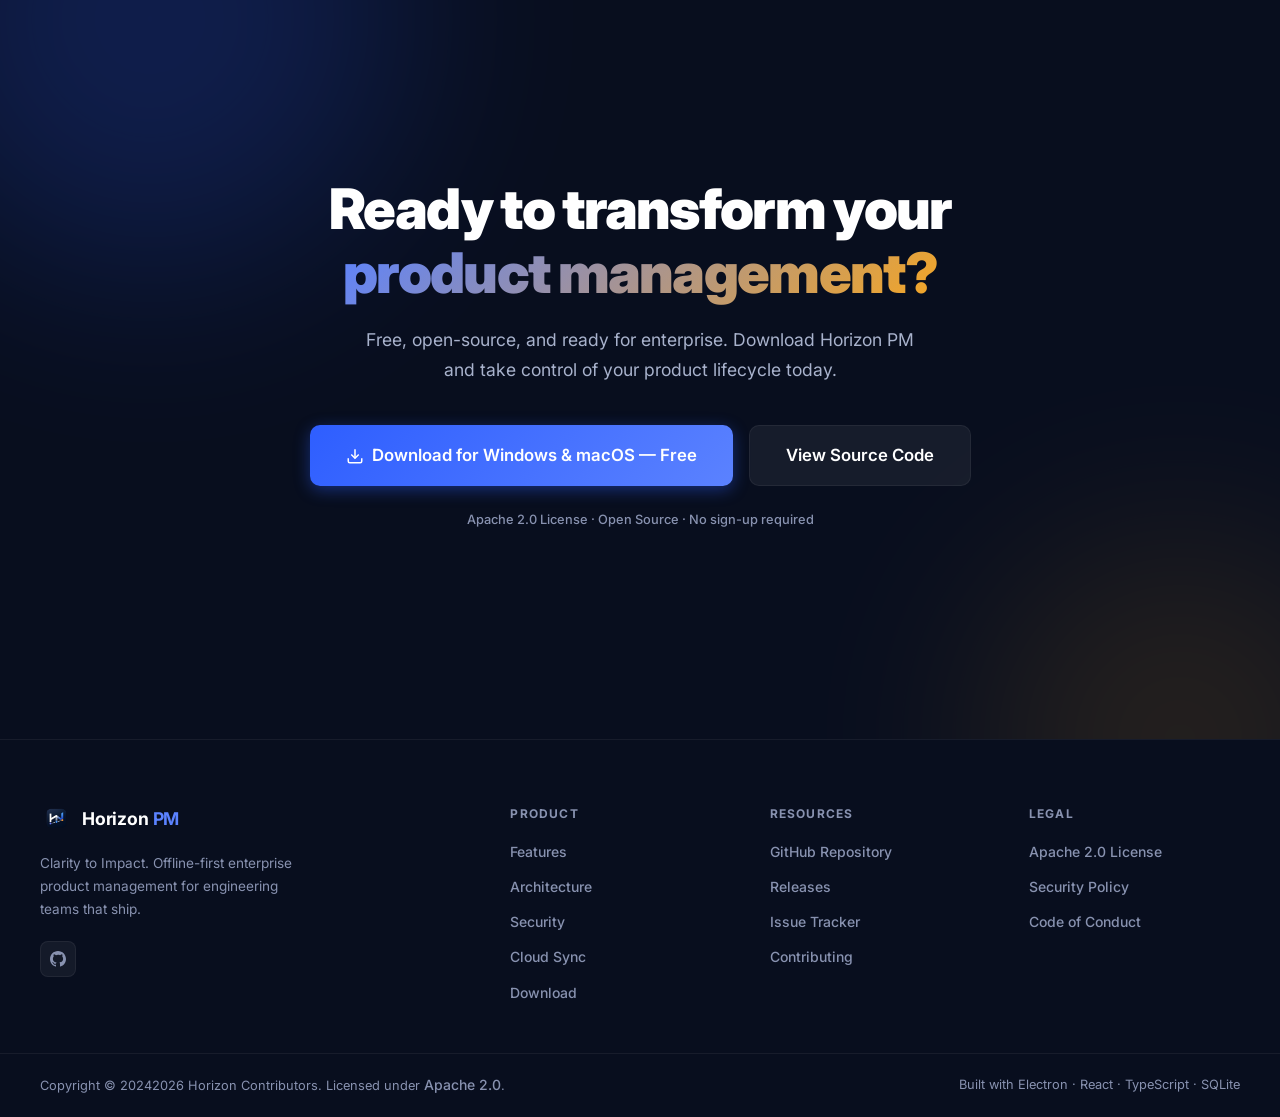
==== commit 597eb367: "feat: add macOS support across website copy, buttons, schema, and FAQ" ====
--- a/index.html
+++ b/index.html
@@ -1,4 +1,4 @@
-﻿<!DOCTYPE html>
+<!DOCTYPE html>
 <html lang="en">
 <head>
   <meta charset="UTF-8" />
@@ -33,7 +33,7 @@
     "@type": "SoftwareApplication",
     "name": "Horizon PM",
     "applicationCategory": "BusinessApplication",
-    "operatingSystem": "Windows",
+    "operatingSystem": "Windows, macOS",
     "description": "Offline-first, cryptographic, multi-cloud product management platform for teams and individuals. Plan, track, release, and ship products with confidence.",
     "url": "https://horizon.humannai.in/",
     "downloadUrl": "https://github.com/HumanNai/Horizon/releases",
@@ -43,7 +43,7 @@
       "url": "https://github.com/HumanNai"
     },
     "license": "https://www.apache.org/licenses/LICENSE-2.0",
-    "softwareVersion": "1.0.0",
+    "softwareVersion": "1.1.0",
     "offers": {
       "@type": "Offer",
       "price": "0",
@@ -65,7 +65,7 @@
 </head>
 <body>
 
-  <!-- ••••••••••••••••••••••••••••••••••• NAV ••••••••••••••••••••••••••••••••••• -->
+  <!-- • • • • • • • • • • • • • • • • • • • • • • • • • • • • • • • • • • •  NAV • • • • • • • • • • • • • • • • • • • • • • • • • • • • • • • • • • •  -->
   <nav class="nav" id="nav" role="navigation" aria-label="Main navigation">
     <div class="nav__inner container">
       <a class="nav__logo" href="#" aria-label="Horizon PM Home">
@@ -112,7 +112,7 @@
 
   <main id="main-content">
 
-  <!-- ••••••••••••••••••••••••••••••••••• HERO •••••••••••••••••••••••••••••••••• -->
+  <!-- • • • • • • • • • • • • • • • • • • • • • • • • • • • • • • • • • • •  HERO • • • • • • • • • • • • • • • • • • • • • • • • • • • • • • • • • •  -->
   <section class="hero" aria-labelledby="hero-heading">
     <div class="hero__bg-grid" aria-hidden="true"></div>
     <div class="hero__orbs" aria-hidden="true">
@@ -124,7 +124,7 @@
     <div class="container hero__inner">
       <div class="hero__badge reveal">
         <span class="hero__badge-dot"></span>
-        Open Source &middot; Apache 2.0 &middot; Windows Desktop
+        Open Source &middot; Apache 2.0 &middot; Windows &amp; macOS
       </div>
 
       <h1 class="hero__heading reveal" id="hero-heading">
@@ -142,7 +142,7 @@
       <div class="hero__actions reveal">
         <a href="https://github.com/HumanNai/Horizon/releases" target="_blank" rel="noopener noreferrer" class="btn btn--primary btn--lg">
           <svg class="btn__icon" viewBox="0 0 24 24" fill="none" stroke="currentColor" stroke-width="2" aria-hidden="true"><path d="M21 15v4a2 2 0 0 1-2 2H5a2 2 0 0 1-2-2v-4"/><polyline points="7 10 12 15 17 10"/><line x1="12" y1="15" x2="12" y2="3"/></svg>
-          Download for Windows
+          Download for Windows &amp; Mac
         </a>
         <a href="https://github.com/HumanNai/Horizon" target="_blank" rel="noopener noreferrer" class="btn btn--ghost btn--lg">
           <svg class="btn__icon" viewBox="0 0 24 24" fill="currentColor" aria-hidden="true"><path d="M12 0C5.374 0 0 5.373 0 12c0 5.302 3.438 9.8 8.207 11.387.599.111.793-.261.793-.577v-2.234c-3.338.726-4.033-1.416-4.033-1.416-.546-1.387-1.333-1.756-1.333-1.756-1.089-.745.083-.729.083-.729 1.205.084 1.839 1.237 1.839 1.237 1.07 1.834 2.807 1.304 3.492.997.107-.775.418-1.305.762-1.604-2.665-.305-5.467-1.334-5.467-5.931 0-1.311.469-2.381 1.236-3.221-.124-.303-.535-1.524.117-3.176 0 0 1.008-.322 3.301 1.23A11.509 11.509 0 0 1 12 5.803c1.02.005 2.047.138 3.006.404 2.291-1.552 3.297-1.23 3.297-1.23.653 1.653.242 2.874.118 3.176.77.84 1.235 1.911 1.235 3.221 0 4.609-2.807 5.624-5.479 5.921.43.372.823 1.102.823 2.222v3.293c0 .319.192.694.801.576C20.566 21.797 24 17.3 24 12c0-6.627-5.373-12-12-12z"/></svg>
@@ -804,11 +804,11 @@
         </details>
         <details class="faq__item" role="listitem">
           <summary class="faq__q">Which operating systems are supported?</summary>
-          <div class="faq__a">Currently, Horizon PM officially ships for Windows (64-bit). The application is built with Electron and could theoretically run on macOS and Linux &mdash;” community contributions for those platforms are welcome.</div>
+          <div class="faq__a">Horizon PM officially supports both <strong>Windows (64-bit)</strong> and <strong>macOS</strong> (native DMG &amp; ZIP installers for Apple Silicon M1/M2/M3/M4 and Intel Macs). Linux support is also planned for future updates.</div>
         </details>
         <details class="faq__item" role="listitem">
           <summary class="faq__q">How secure is the secrets vault?</summary>
-          <div class="faq__a">The vault uses AES-256-GCM authenticated encryption with PBKDF2-SHA256 key derivation at 210,000 iterations &mdash;” significantly exceeding NIST SP 800-132 and OWASP recommendations. Plaintext secrets never touch disk.</div>
+          <div class="faq__a">The vault uses AES-256-GCM authenticated encryption with PBKDF2-SHA256 key derivation at 210,000 iterations &mdash; significantly exceeding NIST SP 800-132 and OWASP recommendations. Plaintext secrets never touch disk.</div>
         </details>
         <details class="faq__item" role="listitem">
           <summary class="faq__q">Can I use my existing cloud storage?</summary>
@@ -826,7 +826,7 @@
     </div>
   </section>
 
-  <!-- ••••••••••••••••••••••••••••••••••• CTA ••••••••••••••••••••••••••••••••••• -->
+  <!-- • • • • • • • • • • • • • • • • • • • • • • • • • • • • • • • • • • •  CTA • • • • • • • • • • • • • • • • • • • • • • • • • • • • • • • • • • •  -->
   <section class="section cta" aria-labelledby="cta-heading">
     <div class="cta__bg" aria-hidden="true">
       <div class="cta__orb cta__orb--1"></div>
@@ -840,7 +840,7 @@
       <div class="cta__actions">
         <a href="https://github.com/HumanNai/Horizon/releases" target="_blank" rel="noopener noreferrer" class="btn btn--primary btn--xl">
           <svg class="btn__icon" viewBox="0 0 24 24" fill="none" stroke="currentColor" stroke-width="2" aria-hidden="true"><path d="M21 15v4a2 2 0 0 1-2 2H5a2 2 0 0 1-2-2v-4"/><polyline points="7 10 12 15 17 10"/><line x1="12" y1="15" x2="12" y2="3"/></svg>
-          Download for Windows &mdash; Free
+          Download for Windows &amp; macOS &mdash; Free
         </a>
         <a href="https://github.com/HumanNai/Horizon" target="_blank" rel="noopener noreferrer" class="btn btn--ghost btn--xl">
           View Source Code
--- a/styles.css
+++ b/styles.css
@@ -268,44 +268,121 @@
 .nav__burger {
   display: none;
   flex-direction: column;
+  justify-content: center;
+  align-items: center;
   gap: 5px;
-  padding: 4px;
+  width: 40px;
+  height: 40px;
+  padding: 8px;
   margin-left: auto;
+  border-radius: 8px;
+  background: rgba(255, 255, 255, 0.08);
+  border: 1px solid rgba(255, 255, 255, 0.15);
+  cursor: pointer;
+  transition: all 0.2s ease;
+}
+.nav__burger:hover {
+  background: rgba(46, 94, 255, 0.15);
+  border-color: rgba(46, 94, 255, 0.4);
 }
 .nav__burger span {
   display: block;
-  width: 22px;
+  width: 20px;
   height: 2px;
-  background: var(--text-muted);
+  background: #ffffff;
   border-radius: 2px;
-  transition: all 0.3s;
-}
-.nav__burger.open span:nth-child(1) { transform: translateY(7px) rotate(45deg); }
+  transition: all 0.3s ease;
+}
+.nav__burger.open span:nth-child(1) { transform: translateY(7px) rotate(45deg); background: #ffffff; }
 .nav__burger.open span:nth-child(2) { opacity: 0; }
-.nav__burger.open span:nth-child(3) { transform: translateY(-7px) rotate(-45deg); }
+.nav__burger.open span:nth-child(3) { transform: translateY(-7px) rotate(-45deg); background: #ffffff; }
+
+.nav.menu-open {
+  background: #0B1229 !important;
+  backdrop-filter: none !important;
+  -webkit-backdrop-filter: none !important;
+  border-bottom: 1px solid rgba(46, 94, 255, 0.25) !important;
+}
 
 .nav__mobile {
-  display: none;
   position: fixed;
-  inset: var(--nav-h) 0 0;
-  background: rgba(7,11,25,0.97);
-  backdrop-filter: blur(20px);
-  padding: 2rem;
-  z-index: 99;
+  top: var(--nav-h);
+  left: 0;
+  right: 0;
+  bottom: 0;
+  height: calc(100vh - var(--nav-h));
+  height: calc(100dvh - var(--nav-h));
+  background: #0B1229 !important; /* 100% solid opaque background */
+  border-top: 1px solid rgba(46, 94, 255, 0.25);
+  padding: 1.5rem 1.25rem 2.5rem;
+  z-index: 999;
   transform: translateX(100%);
-  transition: transform 0.3s ease;
+  transition: transform 0.3s cubic-bezier(0.16, 1, 0.3, 1), visibility 0.3s;
+  overflow-y: auto;
+  -webkit-overflow-scrolling: touch;
+  visibility: hidden;
+  box-shadow: 0 20px 40px rgba(0, 0, 0, 0.9);
 }
 .nav__mobile.open {
   transform: translateX(0);
+  visibility: visible;
 }
 .nav__mobile-links {
   display: flex;
   flex-direction: column;
-  gap: 0.5rem;
+  gap: 0.65rem;
+}
+.nav__mobile-links li {
+  width: 100%;
 }
 .nav__mobile-links .nav__link {
+  font-size: 1.05rem;
+  font-weight: 600;
+  padding: 14px 18px;
+  color: #FFFFFF !important; /* Force high-contrast white text */
+  background: rgba(255, 255, 255, 0.05); /* Solid card tile */
+  border: 1px solid rgba(255, 255, 255, 0.1);
+  border-radius: 12px;
+  display: flex;
+  align-items: center;
+  justify-content: space-between;
+  width: 100%;
+  box-sizing: border-box;
+  text-decoration: none;
+  transition: background 0.2s, border-color 0.2s, transform 0.15s;
+}
+.nav__mobile-links .nav__link::after {
+  content: '→';
   font-size: 1.1rem;
-  padding: 12px 16px;
+  color: #5B82FF;
+  font-weight: 700;
+  opacity: 0.8;
+}
+.nav__mobile-links .nav__link:hover,
+.nav__mobile-links .nav__link:active {
+  background: rgba(46, 94, 255, 0.18);
+  border-color: rgba(46, 94, 255, 0.4);
+  color: #FFFFFF !important;
+  transform: translateX(2px);
+}
+.nav__mobile-links li:last-child {
+  margin-top: 1rem;
+  padding-top: 1rem;
+  border-top: 1px solid rgba(255, 255, 255, 0.1);
+}
+.nav__mobile-links .btn--full {
+  width: 100%;
+  box-sizing: border-box;
+  padding: 14px 20px;
+  font-size: 1rem;
+  font-weight: 700;
+  justify-content: center;
+  text-align: center;
+  background: var(--grad-brand);
+  color: #ffffff !important;
+  border: none;
+  border-radius: 12px;
+  box-shadow: 0 4px 20px rgba(46, 94, 255, 0.4);
 }
 
 /* ─── HERO ──────────────────────────────────────────────────────── */
@@ -1396,8 +1473,8 @@
 }
 
 @media (max-width: 768px) {
-  .nav__links { display: none; }
-  .nav__actions { display: none; }
+  .nav__links { display: none !important; }
+  .nav__actions { display: none !important; }
   .nav__burger { display: flex; }
   .nav__mobile { display: block; }
 
@@ -1408,7 +1485,7 @@
   .mock-content { height: 260px; overflow: hidden; }
 
   .hero__stat-divider { display: none; }
-  .hero__stats { gap: 1.5rem; }
+  .hero__stats { gap: 1.25rem; }
   .hero__stat { padding: 0; }
 
   .pipeline__connector { display: none; }
@@ -1419,18 +1496,124 @@
 
   .footer__inner { grid-template-columns: 1fr; gap: 2rem; }
   .footer__bottom-inner { flex-direction: column; text-align: center; }
+
+  /* Stack and constrain buttons so they never overflow on mobile/tablet */
+  .hero__actions,
+  .cta__actions {
+    flex-direction: column;
+    align-items: stretch;
+    width: 100%;
+    max-width: 360px;
+    margin-inline: auto;
+    gap: 0.75rem;
+  }
+  .hero__actions .btn,
+  .cta__actions .btn {
+    width: 100%;
+    max-width: 100%;
+    box-sizing: border-box;
+    white-space: normal;
+    text-align: center;
+    justify-content: center;
+  }
+  .btn--lg {
+    padding: 12px 18px;
+    font-size: 0.95rem;
+  }
+  .btn--xl {
+    padding: 13px 18px;
+    font-size: 0.95rem;
+  }
 }
 
 @media (max-width: 480px) {
-  .hero__actions { flex-direction: column; align-items: stretch; }
-  .hero__actions .btn { justify-content: center; }
-  .cta__actions { flex-direction: column; align-items: stretch; }
-  .cta__actions .btn { justify-content: center; }
+  html, body {
+    overflow-x: hidden;
+    max-width: 100vw;
+  }
+
+  .container {
+    padding-inline: 1.25rem;
+  }
+
+  .hero {
+    padding-top: calc(var(--nav-h) + 1.5rem);
+    padding-bottom: 2rem;
+  }
+
+  .hero__badge {
+    font-size: 0.72rem;
+    padding: 6px 12px;
+    max-width: 100%;
+    white-space: normal;
+    text-align: center;
+    line-height: 1.4;
+    margin-bottom: 1.5rem;
+  }
+
+  .hero__heading {
+    font-size: 1.85rem;
+    line-height: 1.15;
+    margin-bottom: 1.25rem;
+  }
+
+  .hero__sub {
+    font-size: 0.95rem;
+    line-height: 1.6;
+    margin-bottom: 1.75rem;
+  }
+
+  .hero__stats {
+    gap: 0.75rem;
+    margin-bottom: 2.5rem;
+  }
+  .hero__stat {
+    min-width: 70px;
+    padding: 0.25rem 0.5rem;
+  }
+  .hero__stat-value {
+    font-size: 1.25rem;
+  }
+  .hero__stat-label {
+    font-size: 0.7rem;
+  }
+
+  .hero__actions,
+  .cta__actions {
+    max-width: 100%;
+    padding-inline: 0;
+  }
+  .hero__actions .btn,
+  .cta__actions .btn {
+    width: 100%;
+    font-size: 0.92rem;
+    padding: 12px 16px;
+  }
 
   .pipeline__stage { min-width: 100%; }
   .features__grid { grid-template-columns: 1fr; }
   .roles__grid { grid-template-columns: 1fr; }
   .cloud__grid { grid-template-columns: 1fr; }
+
+  .feature-card { padding: 1.5rem 1.25rem; }
+  .cloud-card { padding: 1.5rem 1.25rem; }
+  .role-card { padding: 1.5rem 1.25rem; }
+
+  .section__heading { font-size: 1.6rem; }
+  .cta__heading { font-size: 1.7rem; }
+  .cta__inner { padding-block: 3.5rem; }
+
+  .trust-bar__logos { gap: 1.25rem; }
+
+  .faq__q {
+    padding: 1rem 1.25rem;
+    font-size: 0.9rem;
+    word-break: break-word;
+  }
+  .faq__a {
+    padding: 0 1.25rem 1rem;
+    font-size: 0.85rem;
+  }
 }
 
 /* ─── Print ─────────────────────────────────────────────────────── */
